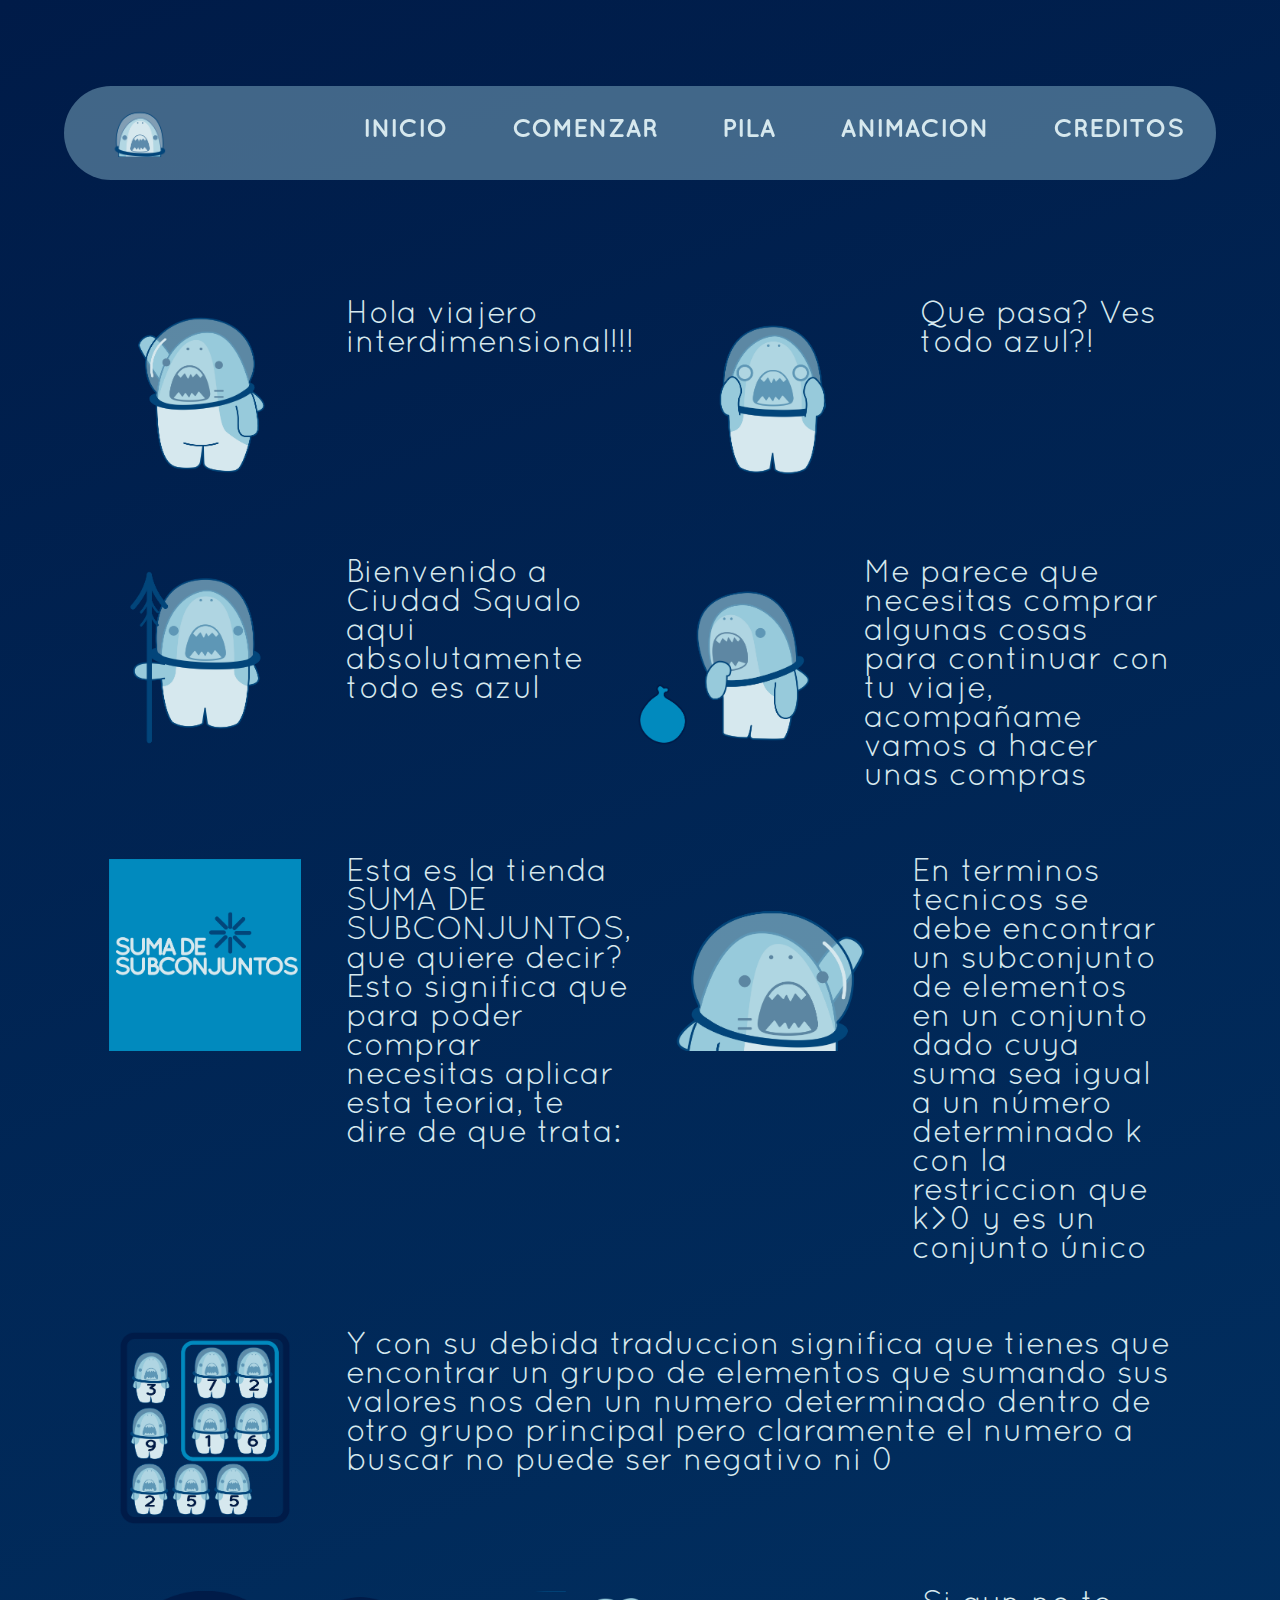
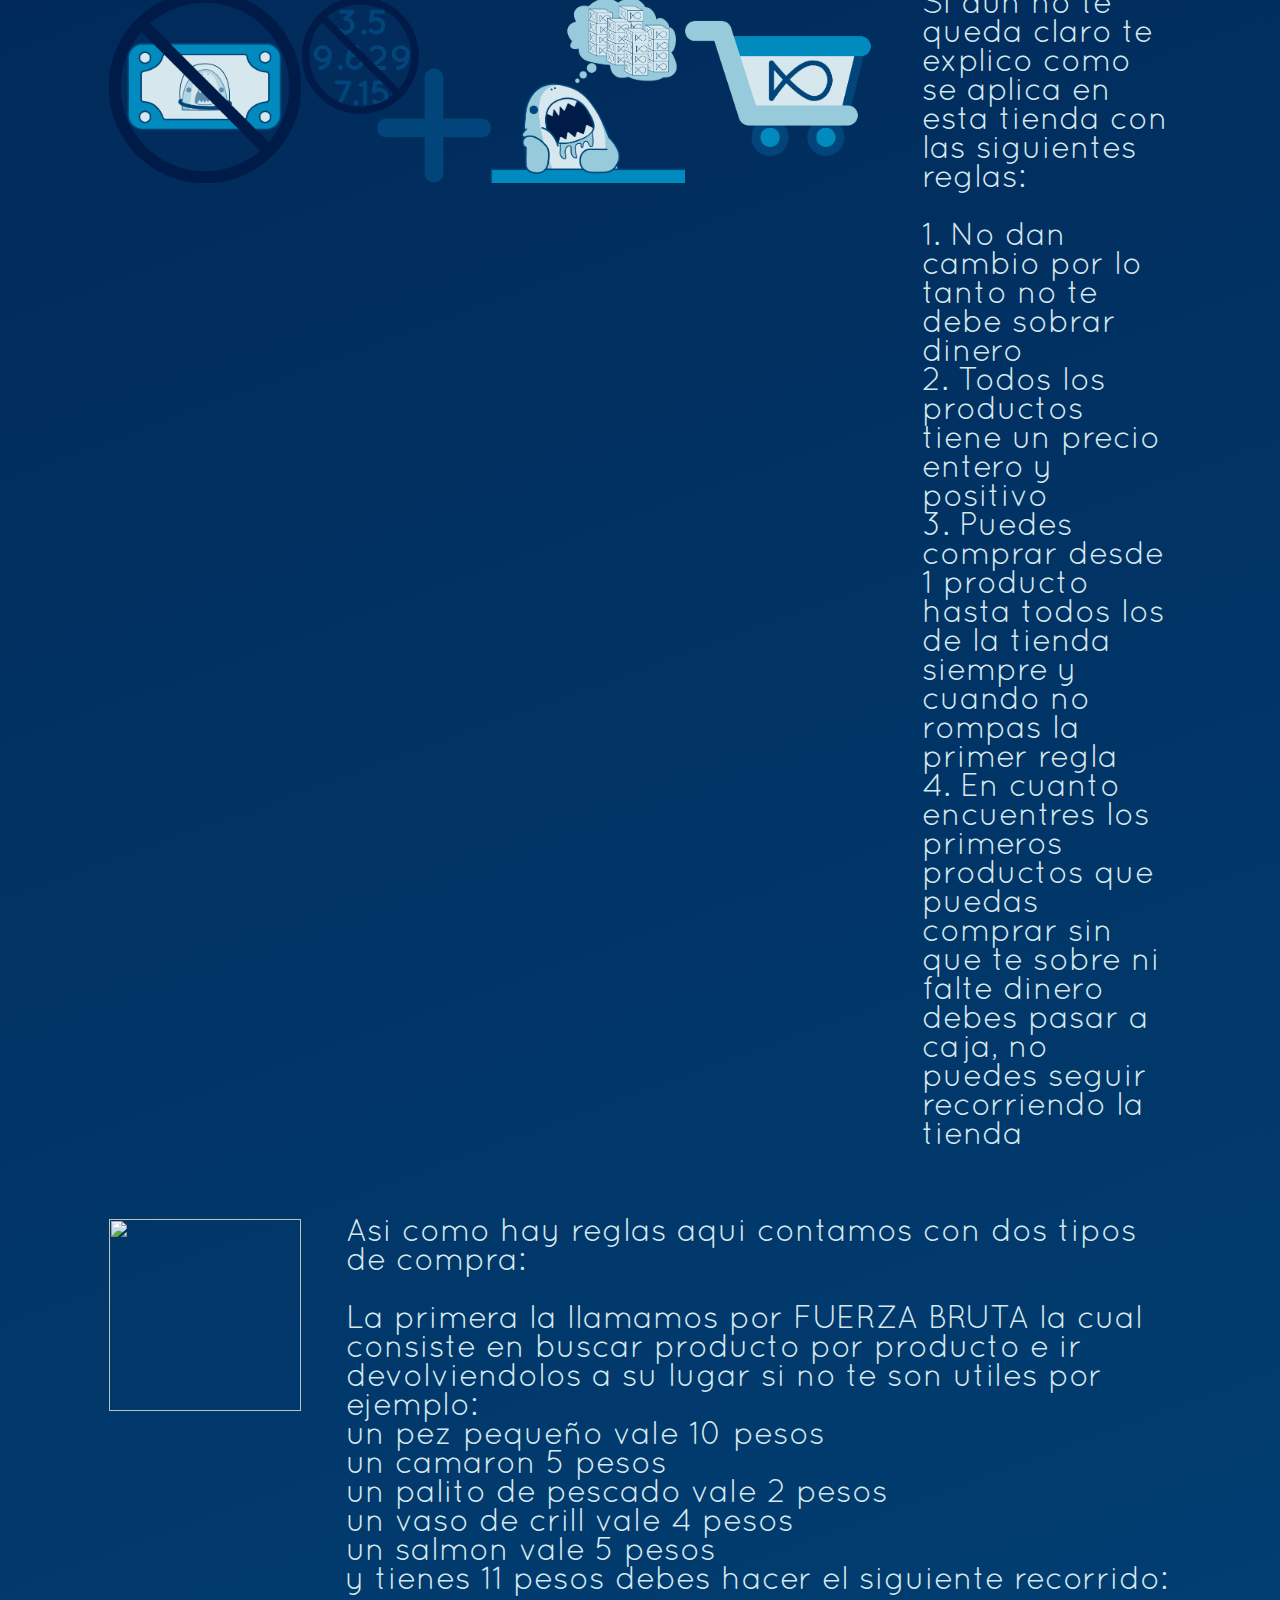
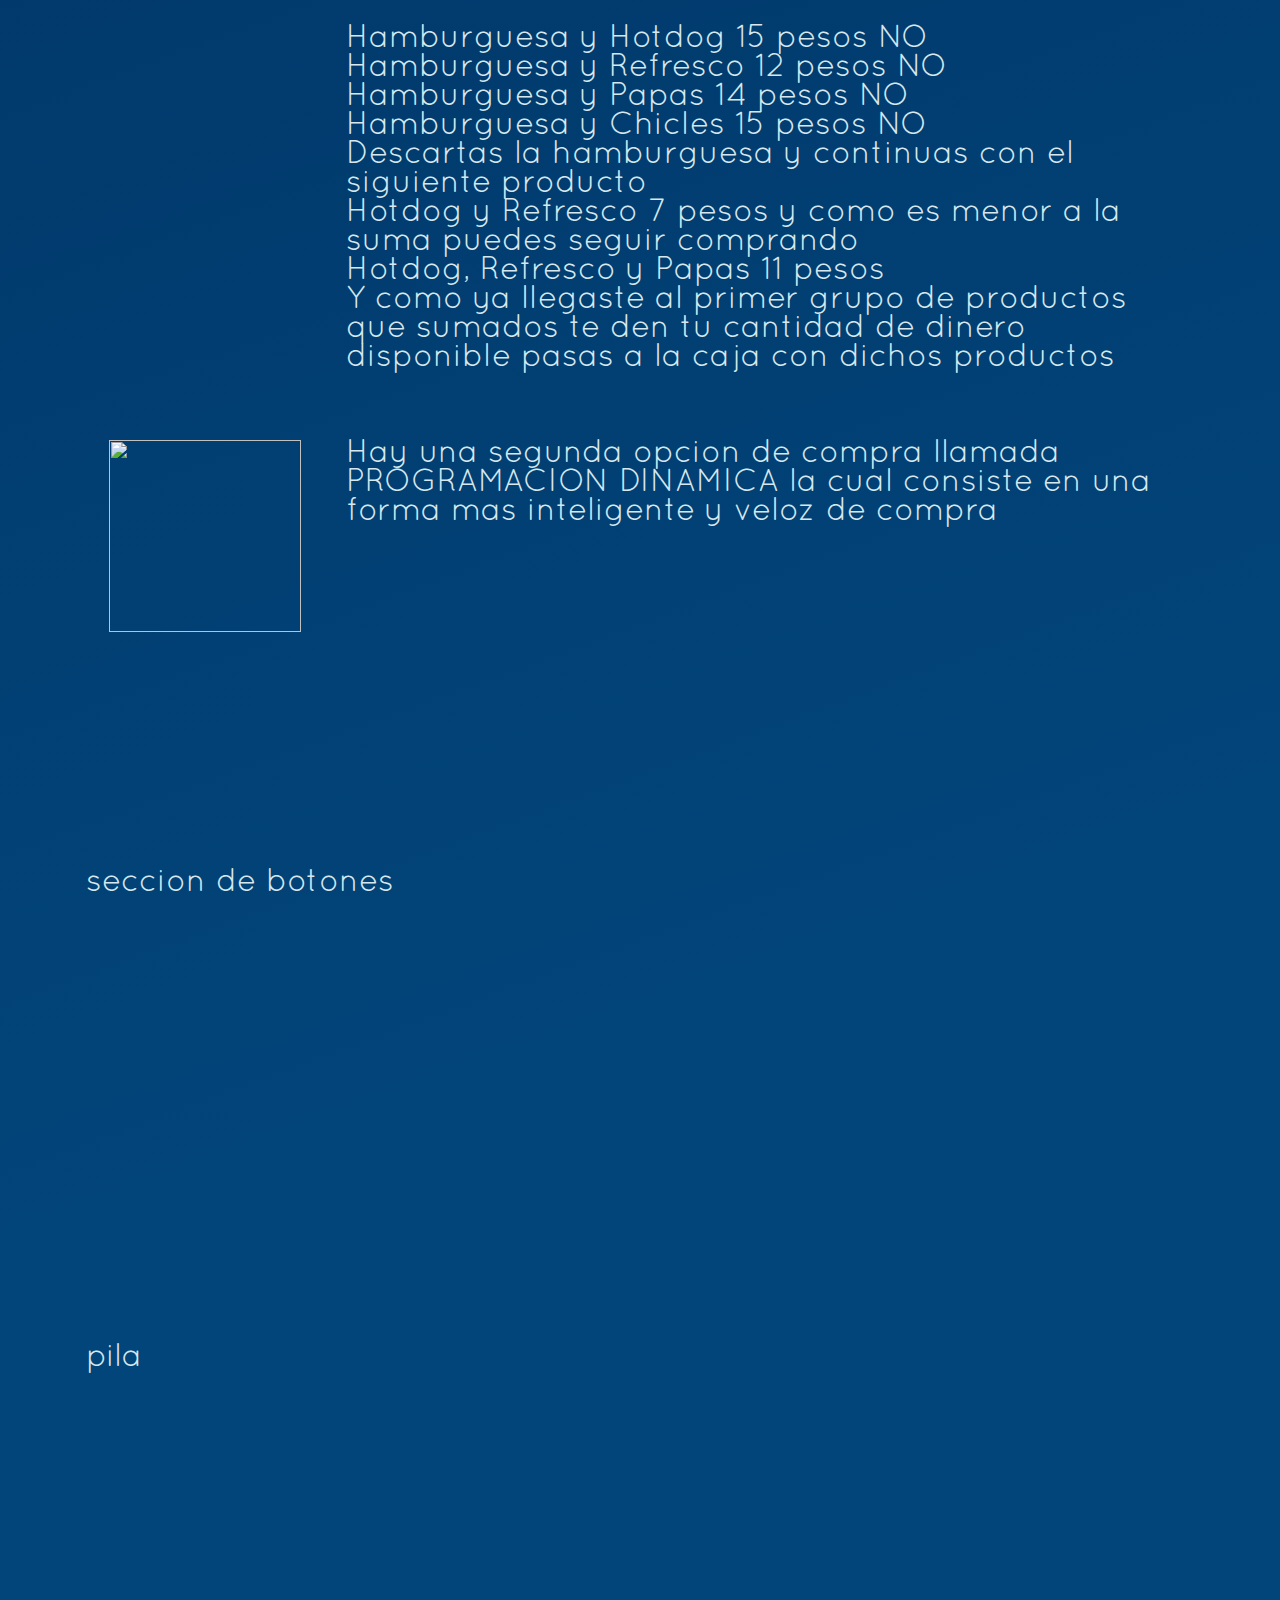
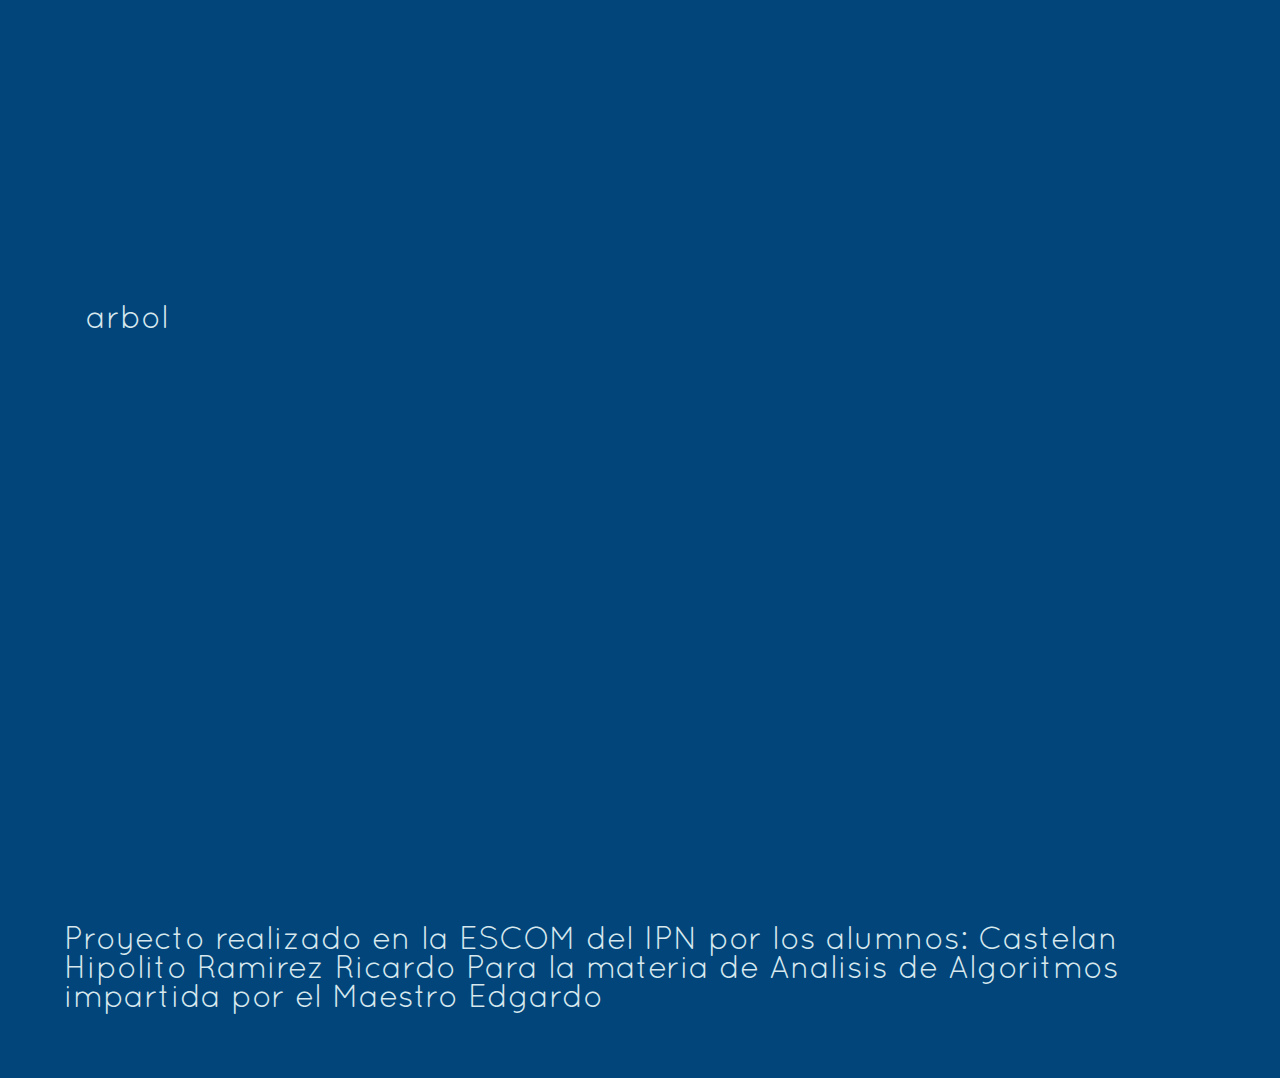
==== index.html @ cfcd10ac "Add files via upload" ====
<!DOCTYPE html>
<html lang="en">
<head>
    <meta charset="UTF-8">
    <meta http-equiv="X-UA-Compatible" content="IE=edge">
    <meta name="viewport" content="width=device-width, initial-scale=1.0">
    <link rel="stylesheet" href="./style.css">
    <link rel="stylesheet" href="./script.js">
    <title>Document</title>
</head>
<body>
    <header>
        <nav>
            <section> 
                <img src="./ALGORITMOS-13.png" alt="NADA"> 
            </section>
            <ol>
                <a href="#inicio"><button><li>INICIO</li></button></a>
                <a href="#comenzar"><button><li>COMENZAR</li></button></a>
                <a href="#pila"><button><li>PILA</li></button></a>
                <a href="#animacion"><button><li>ANIMACION</li></button></a>
                <a href="#creditos"><button><li>CREDITOS</li></button></a>
            </ol>
        </nav>
    </header>
<main>
    <section id="inicio" class="vacio">
        <section>
            <img src="./ALGORITMOS_Mesa de trabajo 1.png" alt="">
        </section>
        <section>
            Hola viajero interdimensional!!! 
        </section>
    
       <section>
            <img src="./ALGORITMOS-03.png" alt="">
        </section>
        <section>
            Que pasa? Ves todo azul?!
        </section>
   </section>

   <section>
        <section>
            <img src="./ALGORITMOS-04.png" alt="">
        </section>
        <section>
            Bienvenido a Ciudad Squalo aqui absolutamente todo es azul
        </section>
   
        <section>
            <img src="./ALGORITMOS-05.png" alt="">
        </section>
        <section>
            Me parece que necesitas comprar algunas cosas para continuar con tu viaje, acompañame vamos a hacer unas compras
        </section>
    </section>

    <section>
        <section>
            <img src="./ALGORITMOS-06.png" alt="">
        </section>
        <section>
            Esta es la tienda SUMA DE SUBCONJUNTOS, que quiere decir? Esto significa que para poder comprar necesitas aplicar esta teoria, te dire de que trata:
        </section>
    
        <section>
            <img src="./ALGORITMOS-07.png" alt="">
        </section>
        <section>
            En terminos tecnicos se debe encontrar un subconjunto de elementos en un conjunto dado cuya suma sea igual a un número determinado k con la restriccion que k>0 y es un conjunto único
        </section>
    </section>

    <section>
        <section>
            <img src="./ALGORITMOS-08.png" alt="">
        </section>
        <section>
            Y con su debida traduccion significa que tienes que encontrar un grupo de elementos que sumando sus valores nos den un numero determinado dentro de otro grupo principal pero claramente el numero a buscar no puede ser negativo ni 0
        </section>
    </section>

    <section>
        <section>
            <img src="./ALGORITMOS-09.png" alt="">
            <img src="./ALGORITMOS-10.png" alt="">
            <img src="./ALGORITMOS-11.png" alt="">
            <img src="./ALGORITMOS-12.png" alt="">
        </section>
        <section>
            Si aun no te queda claro te explico como se aplica en esta tienda con las siguientes reglas: <br> <br>

        1. No dan cambio por lo tanto no te debe sobrar dinero <br>
        2. Todos los productos tiene un precio entero y positivo <br>
        3. Puedes comprar desde 1 producto hasta todos los de la tienda siempre y cuando no rompas la primer regla <br>
        4. En cuanto encuentres los primeros productos que puedas comprar sin que te sobre ni falte dinero debes pasar a caja, no puedes seguir recorriendo la tienda
        </section>
    </section>

    <section>
        <section>
            <img src="" alt="">
        </section>
        <section>
            Asi como hay reglas aqui contamos con dos tipos de compra: <br> <br>

            La primera la llamamos por FUERZA BRUTA la cual consiste en buscar producto por producto e ir devolviendolos a su lugar si no te son utiles por ejemplo: <br> 
            un pez pequeño vale 10 pesos <br> 
            un camaron 5 pesos <br>
            un palito de pescado vale 2 pesos <br> 
            un vaso de crill vale 4 pesos <br> 
            un salmon vale 5 pesos <br> 
            y tienes 11 pesos debes hacer el siguiente recorrido: <br> <br>

            Hamburguesa y Hotdog 15 pesos NO <br>
            Hamburguesa y Refresco 12 pesos NO <br>
            Hamburguesa y Papas 14 pesos NO <br>
            Hamburguesa y Chicles 15 pesos NO <br>
            Descartas la hamburguesa y continuas con el siguiente producto <br>
            Hotdog y Refresco 7 pesos y como es menor a la suma puedes seguir comprando <br>
            Hotdog, Refresco y Papas 11 pesos <br>
            Y como ya llegaste al primer grupo de productos que sumados te den tu cantidad de dinero disponible pasas a la caja con dichos productos
        </section>
    </section>

    <section>
        <section>
            <img src="" alt="">
        </section>
        <section>
            Hay una segunda opcion de compra llamada PROGRAMACION DINAMICA la cual consiste en una forma mas inteligente y veloz de compra 

        </section>
    </section>

    <section id="comenzar" class="vacio">
        seccion de botones <br><br><br><br><br><br><br><br><br>
    </section>

    <section id="pila" class="vacio">
        pila <br><br><br><br><br><br><br><br><br><br><br><br>
    </section>

    <section id="animacion" class="vacio">
        arbol <br><br><br><br><br><br><br><br><br><br><br><br><br><br>
    </section>
</main>

    <footer id="creditos" class="vacio">
        Proyecto realizado en la ESCOM del IPN por los alumnos:
        Castelan
        Hipolito
        Ramirez
        Ricardo
        Para la materia de Analisis de Algoritmos impartida por el Maestro Edgardo
    </footer>
</body>

</html>
---- style.css ----
*{
    box-sizing: border-box;
    margin: 0;
    padding: 0;
    background-color: var(--blue1);
}

:root{
--blue-1: #001B48;
--blue-2: #02457A;
--blue-3: #018ABE;
--blue-4: #97CADB;
--blue-5: #D6E8EE;
}
@font-face {
    font-family: 'Quicksand';
    src: url(./Quicksand_Dash.otf);
    font-style: oblique;
}
@font-face {
    font-family: 'Quicksand';
    src: url(./Quicksand_Light.otf);
    font-style: normal;
    font-weight: lighter;
}
@font-face {
    font-family: 'Quicksand';
    src: url(./Quicksand_Book.otf);
    font-style: normal;
    font-weight: normal;
}
@font-face {
    font-family: 'Quicksand';
    src: url(./Quicksand_Bold.otf);
    font-style: normal;
    font-weight: bold;
}
html{
    background: -webkit-linear-gradient(290deg, var(--blue-1), var(--blue-2) 70%);
    color: var(--blue-5);
    padding: 2rem;
    scroll-behavior: smooth;
    font-size: 62.5%;
    font-family: 'Quicksand';
    font-size: 2rem;
    font-weight: normal;
}
header{
    background-color: #97cadb6d;
    position: fixed;
    width: 90%;
    border-radius: 2rem;
}
nav{
    display: flex;
    flex-direction: row;
    padding: 0.5rem;
}
nav section{
    width: 10%;
}

nav section img{
    width: 1.7rem;
    margin-left: 1rem;
}
nav ol{
    width: 90%;
    display: flex;
    flex-direction: row;
    list-style: none;
    justify-content: end;
    flex-wrap: wrap;
    gap: 1rem;
}
nav ol li{
    margin: 0rem;
    font-size: 0.8rem;
}
button{
    color: var(--blue-5);
    background-color: transparent;
    border-width: 0;
    font-family: 'Quicksand';
    font-weight: bold;
    padding: 0.5rem;
}
button:hover{
    border-radius: 2rem;
    background-color: var(--blue-5);
    color: var(--blue-1);
    transition-duration: 2s;
}
.vacio{
    padding-top: 6rem;
}
main img{
    width: 6rem;
    height: 6rem;
}
main section{
    display: flex;
    flex-flow: row;
    margin: 0.7rem;
    font-size: 1rem;
}
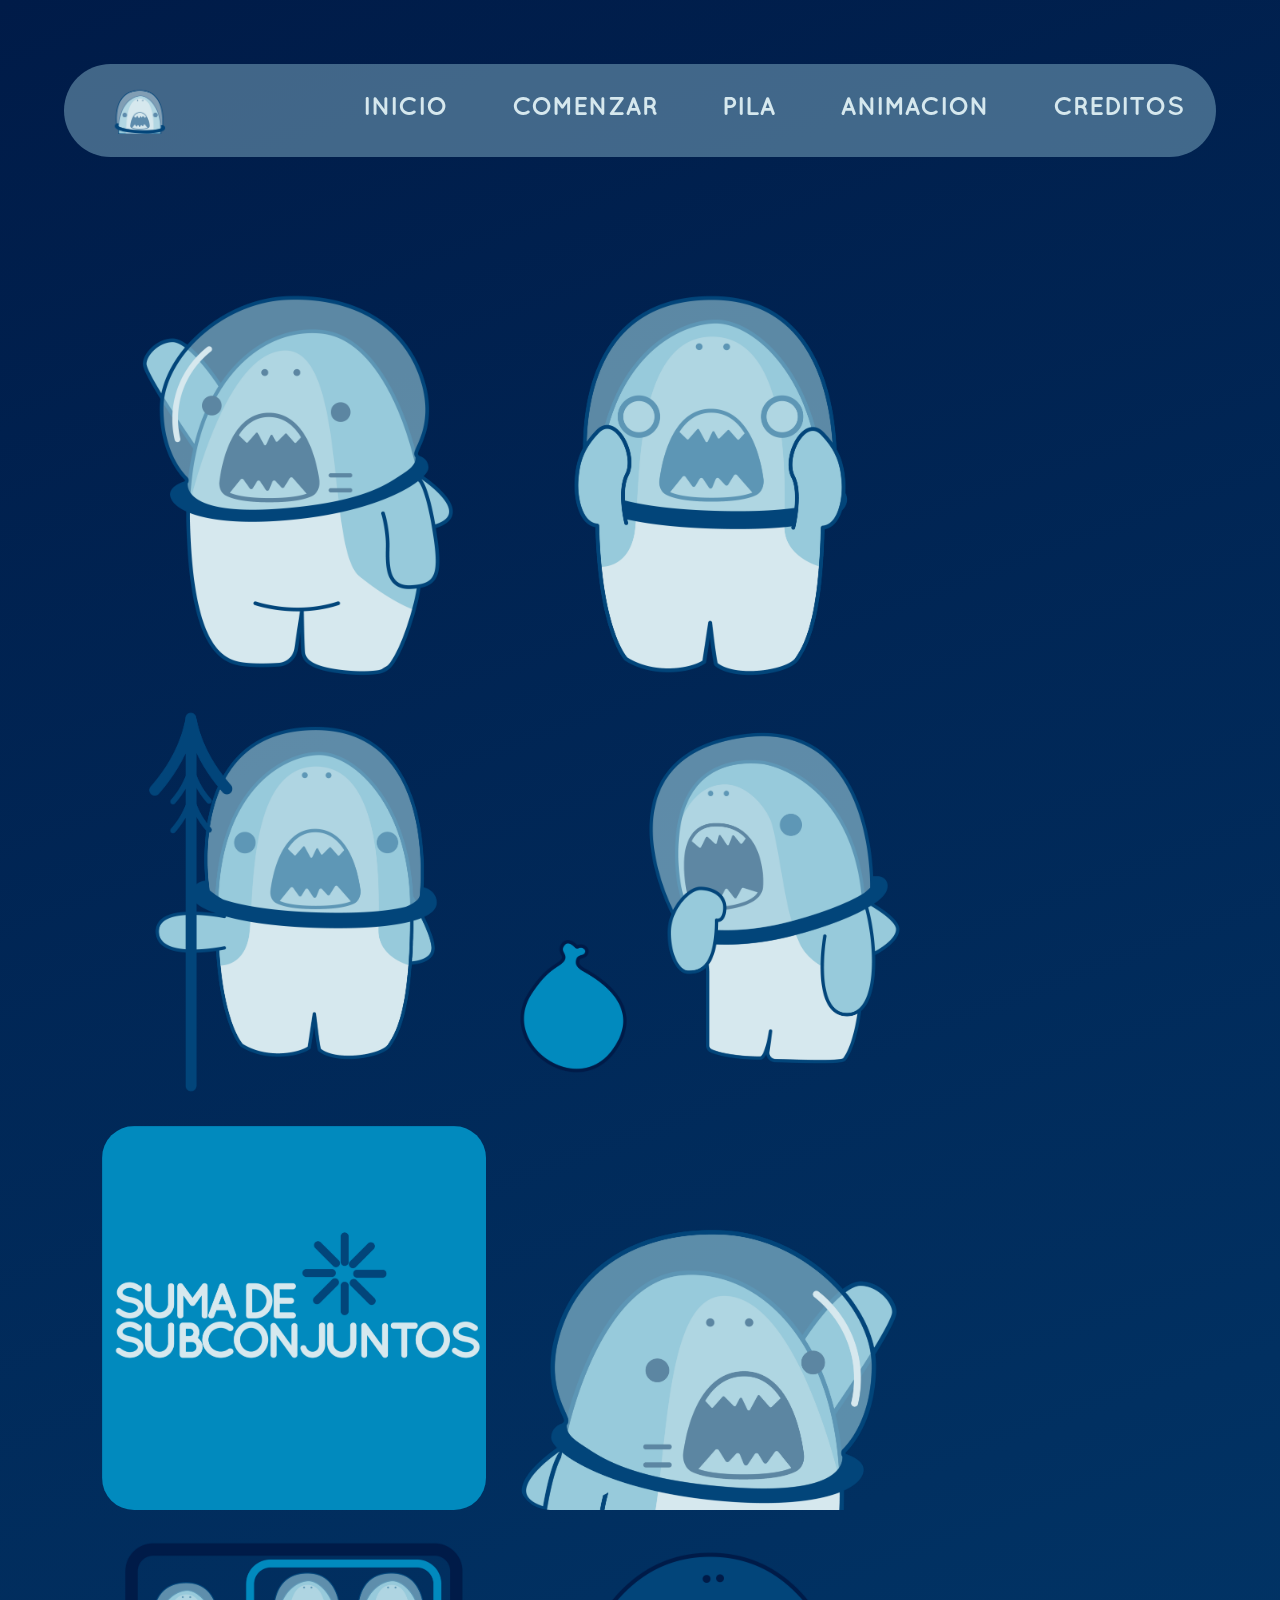
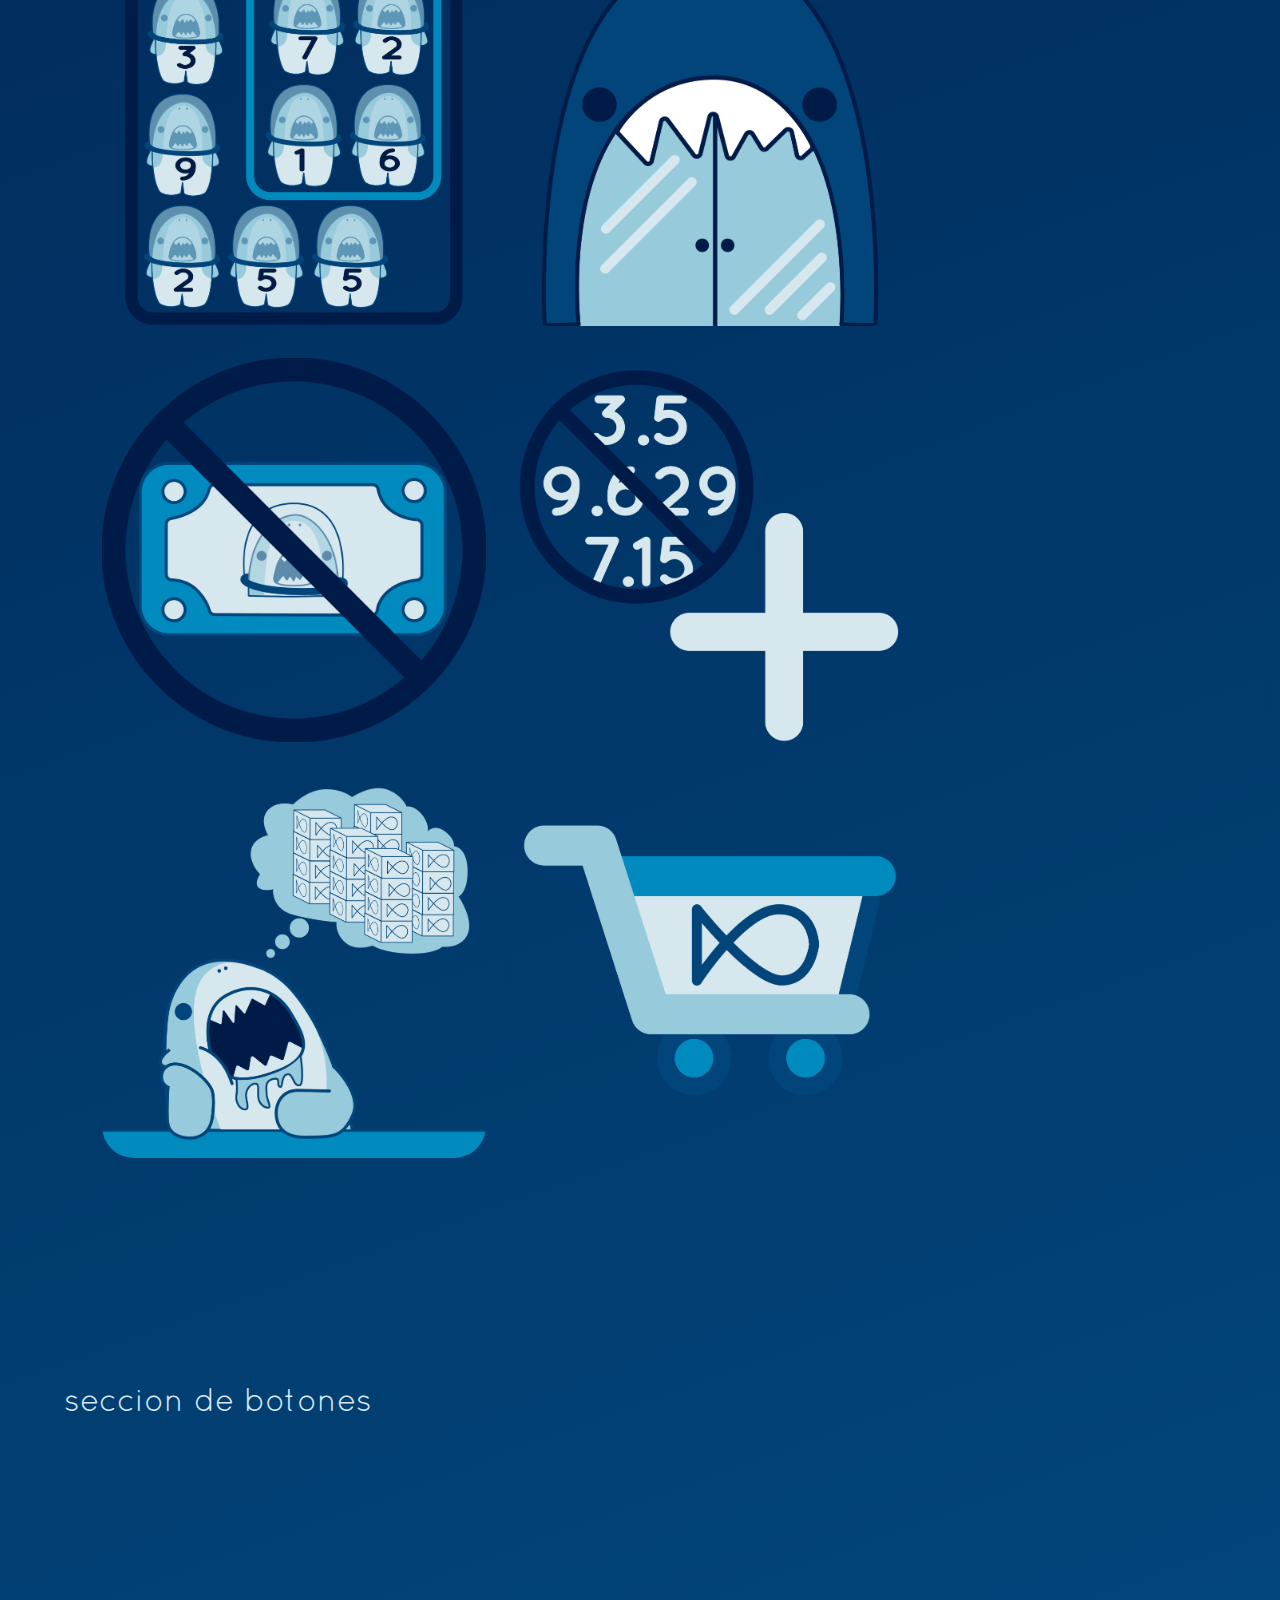
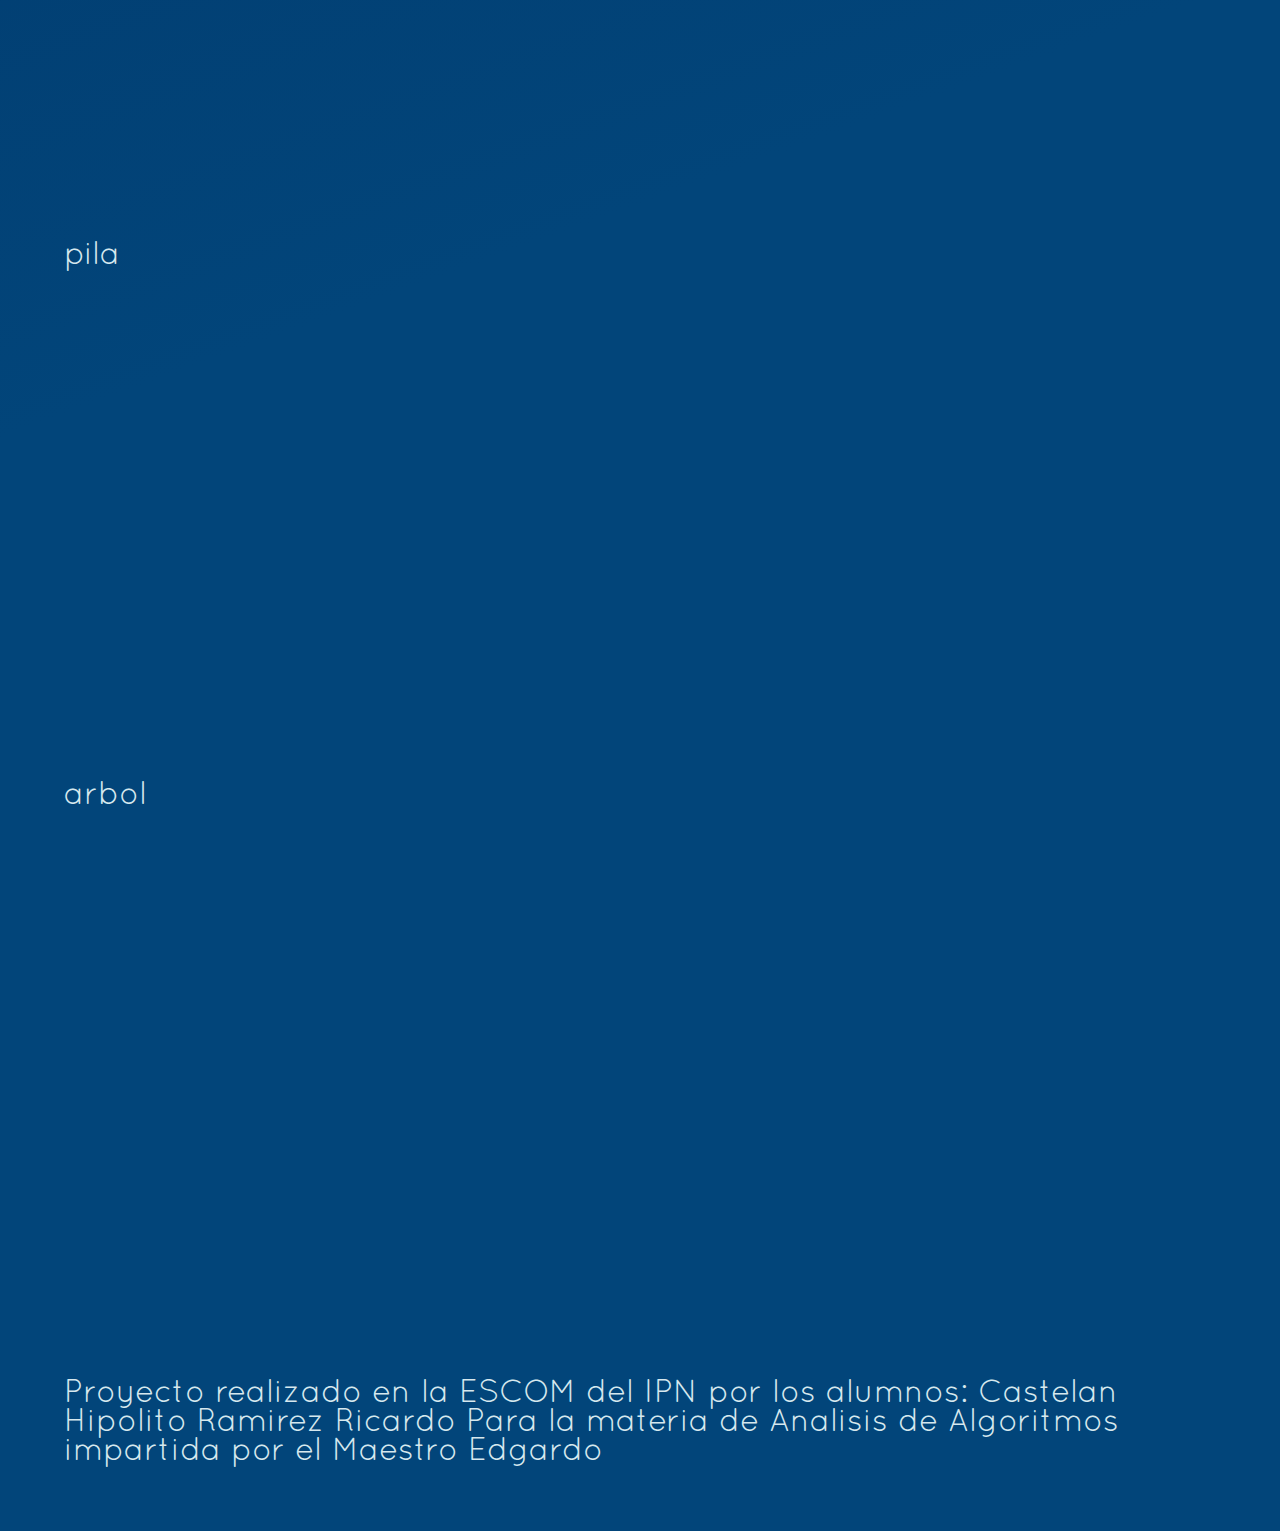
==== commit 0657ff38: "Add files via upload" ====
--- a/index.html
+++ b/index.html
@@ -23,82 +23,50 @@
             </ol>
         </nav>
     </header>
+    <section id="inicio" class="vacio">
+    </section>
 <main>
-    <section id="inicio" class="vacio">
+    <section class="historia">
         <section>
-            <img src="./ALGORITMOS_Mesa de trabajo 1.png" alt="">
+            <p class="card_content">Hola viajero interdimensional!!!</p>
         </section>
         <section>
-            Hola viajero interdimensional!!! 
-        </section>
-    
-       <section>
-            <img src="./ALGORITMOS-03.png" alt="">
+            <p class="card_content">Que pasa? Ves todo azul?!</p>
         </section>
         <section>
-            Que pasa? Ves todo azul?!
-        </section>
-   </section>
-
-   <section>
-        <section>
-            <img src="./ALGORITMOS-04.png" alt="">
+            <p class="card_content">Bienvenido a Ciudad Squalo aqui absolutamente todo es azul</p>
         </section>
         <section>
-            Bienvenido a Ciudad Squalo aqui absolutamente todo es azul
-        </section>
-   
-        <section>
-            <img src="./ALGORITMOS-05.png" alt="">
+            <p class="card_content">Me parece que necesitas comprar algunas cosas para continuar con tu viaje, acompañame vamos a hacer unas compras</p>
         </section>
         <section>
-            Me parece que necesitas comprar algunas cosas para continuar con tu viaje, acompañame vamos a hacer unas compras
+            <p class="card_content">Esta es la tienda SUMA DE SUBCONJUNTOS, que quiere decir? Esto significa que para poder comprar necesitas aplicar esta teoria, te dire de que trata:</p>
+        </section>
+        <section>
+            <p class="card_content">En terminos tecnicos se debe encontrar un subconjunto de elementos en un conjunto dado cuya suma sea igual a un número determinado k con la restriccion que k>0 y es un conjunto único</p>
+        </section>
+        <section>
+            <p class="card_content">Y con su debida traduccion significa que tienes que encontrar un grupo de elementos que sumando sus valores nos den un numero determinado dentro de otro grupo principal pero claramente el numero a buscar no puede ser negativo ni 0</p>
+        </section>
+        <section>
+            <p class="card_content">Si aun no te queda claro te explico como se aplica en esta tienda con las siguientes reglas:</p>
+        </section>
+        <section>
+            <p class="card_content">1. No dan cambio por lo tanto no te debe sobrar dinero</p>
+        </section>
+        <section>
+            <p class="card_content">2. Todos los productos tiene un precio entero y positivo</p>
+        </section>
+        <section>
+            <p class="card_content">3. Puedes comprar desde 1 producto hasta todos los de la tienda siempre y cuando no rompas la primer regla</p>
+        </section>
+        <section>
+            <p class="card_content">4. En cuanto encuentres los primeros productos que puedas comprar sin que te sobre ni falte dinero debes pasar a caja, no puedes seguir recorriendo la tienda</p>
         </section>
     </section>
 
-    <section>
-        <section>
-            <img src="./ALGORITMOS-06.png" alt="">
-        </section>
-        <section>
-            Esta es la tienda SUMA DE SUBCONJUNTOS, que quiere decir? Esto significa que para poder comprar necesitas aplicar esta teoria, te dire de que trata:
-        </section>
-    
-        <section>
-            <img src="./ALGORITMOS-07.png" alt="">
-        </section>
-        <section>
-            En terminos tecnicos se debe encontrar un subconjunto de elementos en un conjunto dado cuya suma sea igual a un número determinado k con la restriccion que k>0 y es un conjunto único
-        </section>
-    </section>
 
-    <section>
-        <section>
-            <img src="./ALGORITMOS-08.png" alt="">
-        </section>
-        <section>
-            Y con su debida traduccion significa que tienes que encontrar un grupo de elementos que sumando sus valores nos den un numero determinado dentro de otro grupo principal pero claramente el numero a buscar no puede ser negativo ni 0
-        </section>
-    </section>
-
-    <section>
-        <section>
-            <img src="./ALGORITMOS-09.png" alt="">
-            <img src="./ALGORITMOS-10.png" alt="">
-            <img src="./ALGORITMOS-11.png" alt="">
-            <img src="./ALGORITMOS-12.png" alt="">
-        </section>
-        <section>
-            Si aun no te queda claro te explico como se aplica en esta tienda con las siguientes reglas: <br> <br>
-
-        1. No dan cambio por lo tanto no te debe sobrar dinero <br>
-        2. Todos los productos tiene un precio entero y positivo <br>
-        3. Puedes comprar desde 1 producto hasta todos los de la tienda siempre y cuando no rompas la primer regla <br>
-        4. En cuanto encuentres los primeros productos que puedas comprar sin que te sobre ni falte dinero debes pasar a caja, no puedes seguir recorriendo la tienda
-        </section>
-    </section>
-
-    <section>
+    <!-- <section>
         <section>
             <img src="" alt="">
         </section>
@@ -132,7 +100,7 @@
             Hay una segunda opcion de compra llamada PROGRAMACION DINAMICA la cual consiste en una forma mas inteligente y veloz de compra 
 
         </section>
-    </section>
+    </section> -->
 
     <section id="comenzar" class="vacio">
         seccion de botones <br><br><br><br><br><br><br><br><br>
--- a/style.css
+++ b/style.css
@@ -50,6 +50,7 @@
     position: fixed;
     width: 90%;
     border-radius: 2rem;
+    
 }
 nav{
     display: flex;
@@ -93,14 +94,167 @@
 }
 .vacio{
     padding-top: 6rem;
+    width: 95%;
 }
 main img{
     width: 6rem;
     height: 6rem;
 }
-main section{
+.historia{
     display: flex;
     flex-flow: row;
+    flex-wrap: wrap;
+    width: 95%;
     margin: 0.7rem;
-    font-size: 1rem;
+}
+
+main section section{
+    display: flex;
+    flex-flow: row;
+    position: relative;
+    align-items: center;
+    border-radius: 1rem;
+    margin: 0.5rem;
+    z-index:1;
+    font-size: 0.8rem;
+    overflow:hidden;
+}
+
+.historia section:nth-child(1){
+    background: url(./ALGORITMOS_Mesa\ de\ trabajo\ 1.png)
+    center no-repeat;
+    width: 12rem;
+    height: 12rem;
+    background-size:cover;
+}
+.historia section:nth-child(2){
+    background: url(./ALGORITMOS-03.png)
+    center no-repeat;
+    width: 12rem;
+    height: 12rem;
+    background-size:cover;
+}
+.historia section:nth-child(3){
+    background: url(./ALGORITMOS-04.png)
+    center no-repeat;
+    width: 12rem;
+    height: 12rem;
+    background-size:cover;
+}
+.historia section:nth-child(4){
+    background: url(./ALGORITMOS-05.png)
+    center no-repeat;
+    width: 12rem;
+    height: 12rem;
+    background-size:cover;
+}
+.historia section:nth-child(5){
+    background: url(./ALGORITMOS-06.png)
+    center no-repeat;
+    width: 12rem;
+    height: 12rem;
+    background-size:cover;
+}
+.historia section:nth-child(6){
+    background: url(./ALGORITMOS-07.png)
+    center no-repeat;
+    width: 12rem;
+    height: 12rem;
+    background-size:cover;
+}
+.historia section:nth-child(7){
+    background: url(./ALGORITMOS-08.png)
+    center no-repeat;
+    width: 12rem;
+    height: 12rem;
+    background-size:cover;
+}
+.historia section:nth-child(8){
+    background: url(./ALGORITMOS-02.png)
+    center no-repeat;
+    width: 12rem;
+    height: 12rem;
+    background-size:cover;
+}
+.historia section:nth-child(9){
+    background: url(./ALGORITMOS-09.png)
+    center no-repeat;
+    width: 12rem;
+    height: 12rem;
+    background-size:cover;
+}
+.historia section:nth-child(10){
+    background: url(./ALGORITMOS-10.png)
+    center no-repeat;
+    width: 12rem;
+    height: 12rem;
+    background-size:cover;
+}
+.historia section:nth-child(11){
+    background: url(./ALGORITMOS-11.png)
+    center no-repeat;
+    width: 12rem;
+    height: 12rem;
+    background-size:cover;
+}
+.historia section:nth-child(12){
+    background: url(./ALGORITMOS-12.png)
+    center no-repeat;
+    width: 12rem;
+    height: 12rem;
+    background-size:cover;
+}
+.historia section:nth-child(13){
+    background: url(./ALGORITMOS-13.png)
+    center no-repeat;
+    width: 12rem;
+    height: 12rem;
+    background-size:cover;
+}
+main section section::before,
+main section section::after{
+    content:'';
+    position: absolute;
+    left: 0;
+    width: 100%;
+    height: calc(69.5%);
+    background-color: var(--blue-5);
+    transition: transform .5s .25s
+    ease-in;
+    z-index: -1;
+}
+
+main section section::before{
+    top:0;
+    clip-path:polygon(
+    0 0, 100% 0, 100% 45%, 0% 100%);
+    transform:translateY(-100%);
+}
+
+main section section::after{
+    bottom:0;
+    clip-path:polygon(
+    0 55%, 100% 0, 100% 100%, 0% 100%);
+    transform:translateY(100%);
+}
+
+
+
+.card_content{
+    height: 10rem;
+    width: 10rem;
+    font-weight: bold;
+    color: var(--blue-1);
+    margin: 1rem;
+    text-align: center;
+    opacity:0;
+    transition:opacity .25s;
+}
+main section section:hover::before,
+main section section:hover::after{
+    transform:translateY(0);
+}
+main section section:hover     .card_content{
+    opacity:1;
+    transition-delay:.75s;
 }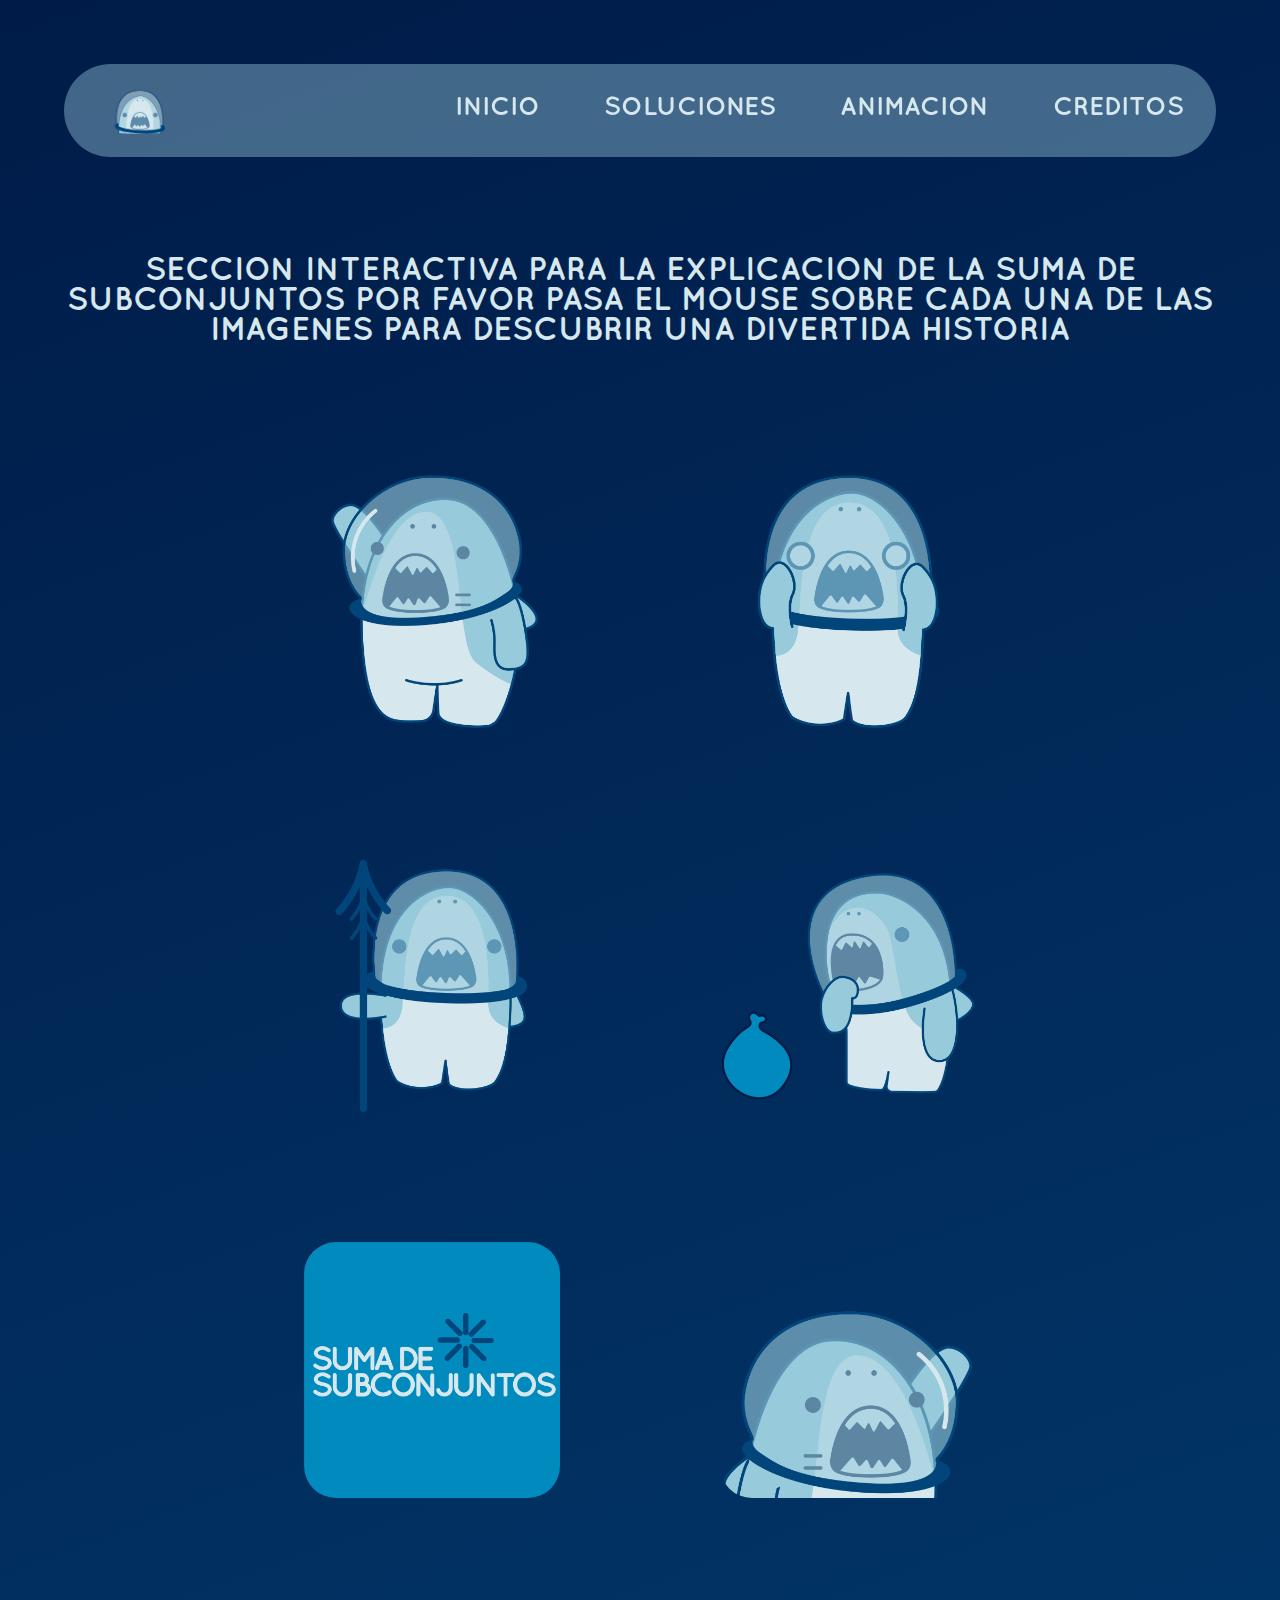
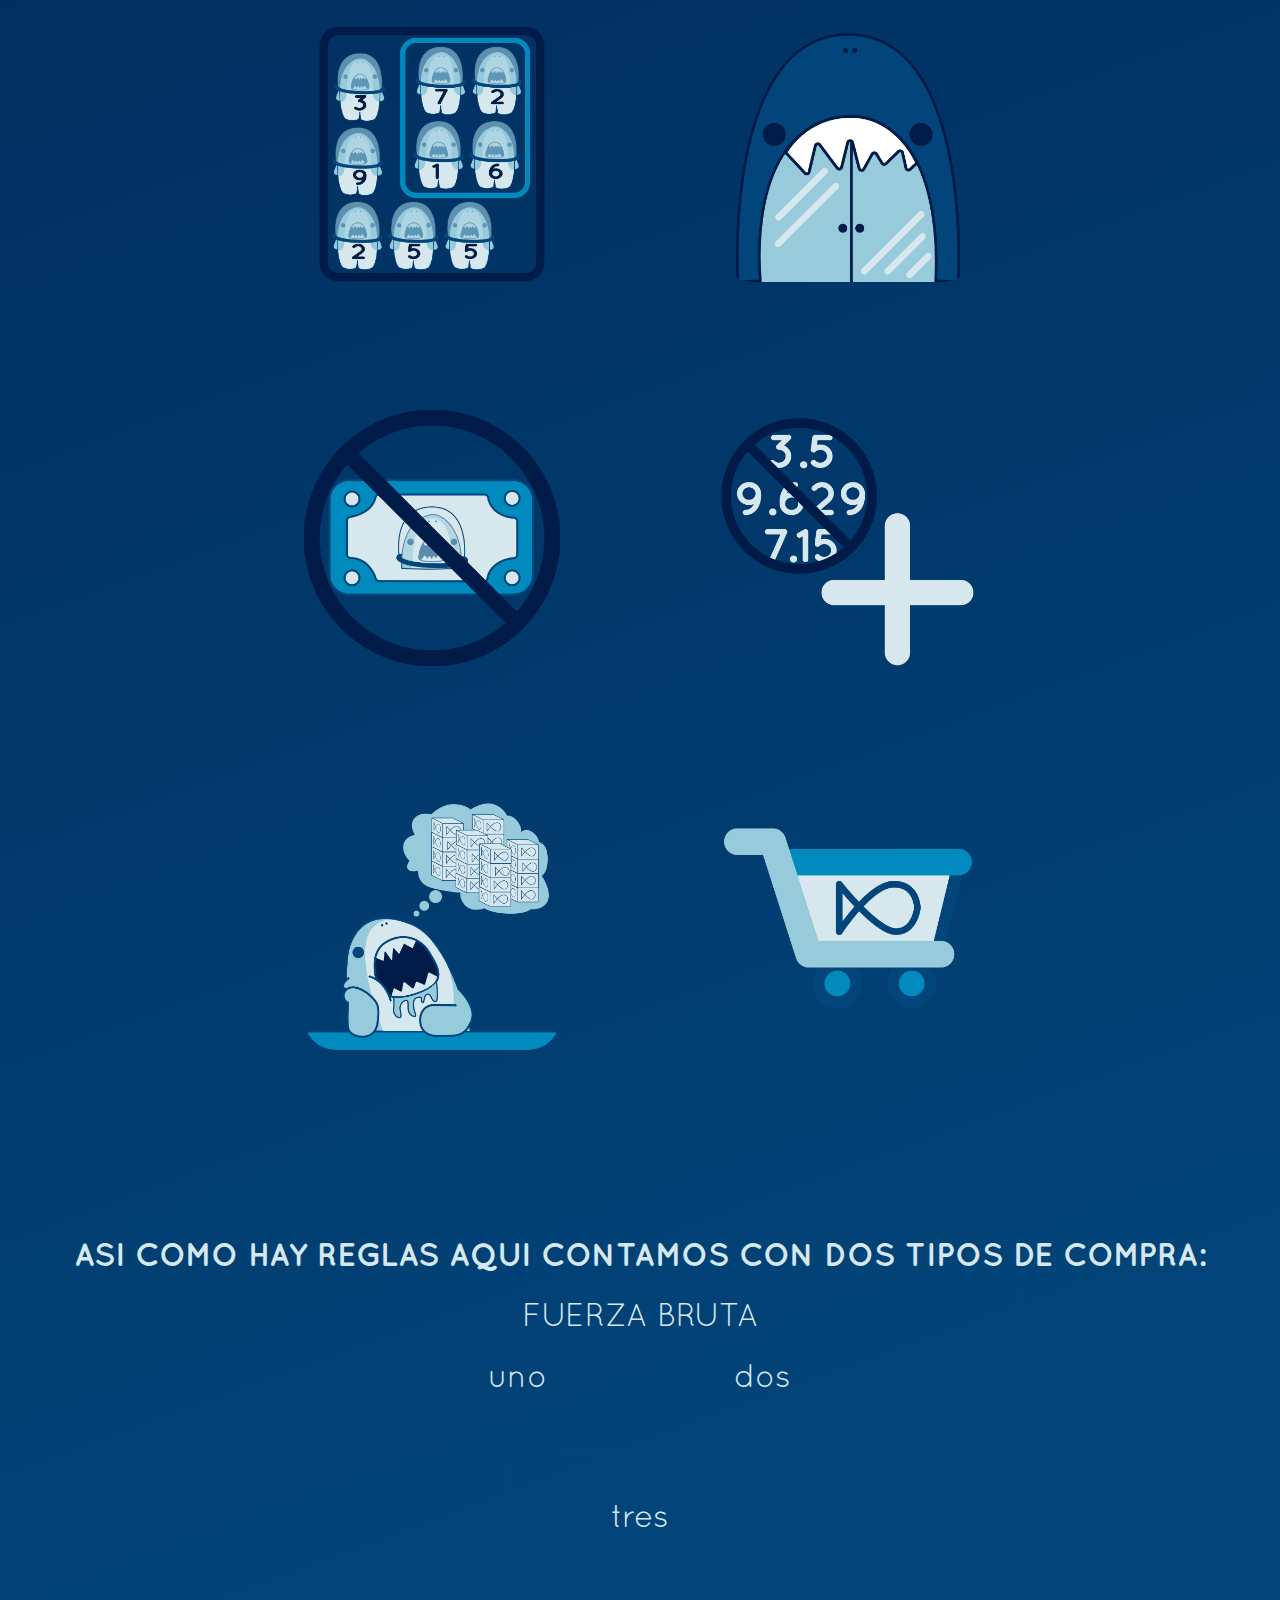
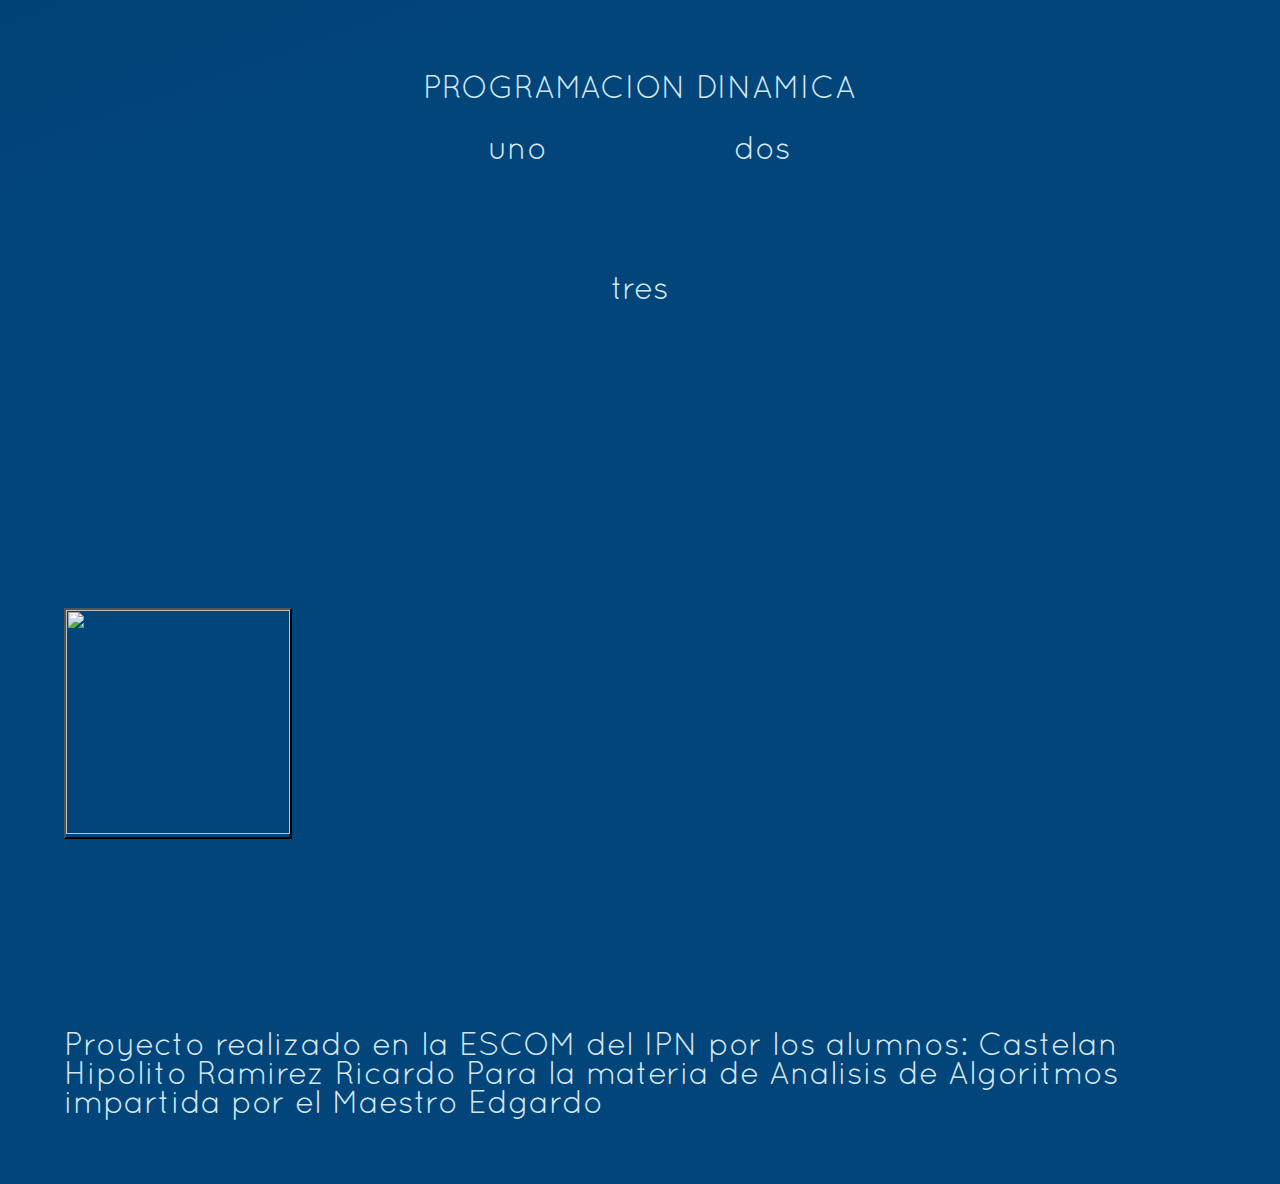
==== commit 5e54f11c: "Add files via upload" ====
--- a/index.html
+++ b/index.html
@@ -5,8 +5,7 @@
     <meta http-equiv="X-UA-Compatible" content="IE=edge">
     <meta name="viewport" content="width=device-width, initial-scale=1.0">
     <link rel="stylesheet" href="./style.css">
-    <link rel="stylesheet" href="./script.js">
-    <title>Document</title>
+    <title>SumaSubconjuntosESCOM</title>
 </head>
 <body>
     <header>
@@ -16,8 +15,7 @@
             </section>
             <ol>
                 <a href="#inicio"><button><li>INICIO</li></button></a>
-                <a href="#comenzar"><button><li>COMENZAR</li></button></a>
-                <a href="#pila"><button><li>PILA</li></button></a>
+                <a href="#soluciones"><button><li>SOLUCIONES</li></button></a>
                 <a href="#animacion"><button><li>ANIMACION</li></button></a>
                 <a href="#creditos"><button><li>CREDITOS</li></button></a>
             </ol>
@@ -27,8 +25,9 @@
     </section>
 <main>
     <section class="historia">
+        <p>SECCION INTERACTIVA PARA LA EXPLICACION DE LA SUMA DE SUBCONJUNTOS POR FAVOR PASA EL MOUSE SOBRE CADA UNA DE LAS IMAGENES PARA DESCUBRIR UNA DIVERTIDA HISTORIA</p>
         <section>
-            <p class="card_content">Hola viajero interdimensional!!!</p>
+            <p class="card_content">Hola viajero intergalactico!!!</p>
         </section>
         <section>
             <p class="card_content">Que pasa? Ves todo azul?!</p>
@@ -65,54 +64,42 @@
         </section>
     </section>
 
-
-    <!-- <section>
-        <section>
-            <img src="" alt="">
+    <div id="soluciones" class="vacio">
+        <p>ASI COMO HAY REGLAS AQUI CONTAMOS CON DOS TIPOS DE COMPRA:</p>
+        <section class="solu">
+            <section class="explicacion">
+                <section>FUERZA BRUTA</section>
+                <section>
+                    <section>
+                        uno
+                    </section>
+                    <section>
+                        dos
+                    </section>
+                    <section>
+                        tres
+                    </section>
+                </section>
+            </section>
+            <section class="explicacion">
+                <section>PROGRAMACION DINAMICA</section>
+                <section>
+                    <section>
+                        uno
+                    </section>
+                    <section>
+                        dos
+                    </section>
+                    <section>
+                        tres
+                    </section>
+                </section>
+            </section>
         </section>
-        <section>
-            Asi como hay reglas aqui contamos con dos tipos de compra: <br> <br>
-
-            La primera la llamamos por FUERZA BRUTA la cual consiste en buscar producto por producto e ir devolviendolos a su lugar si no te son utiles por ejemplo: <br> 
-            un pez pequeño vale 10 pesos <br> 
-            un camaron 5 pesos <br>
-            un palito de pescado vale 2 pesos <br> 
-            un vaso de crill vale 4 pesos <br> 
-            un salmon vale 5 pesos <br> 
-            y tienes 11 pesos debes hacer el siguiente recorrido: <br> <br>
-
-            Hamburguesa y Hotdog 15 pesos NO <br>
-            Hamburguesa y Refresco 12 pesos NO <br>
-            Hamburguesa y Papas 14 pesos NO <br>
-            Hamburguesa y Chicles 15 pesos NO <br>
-            Descartas la hamburguesa y continuas con el siguiente producto <br>
-            Hotdog y Refresco 7 pesos y como es menor a la suma puedes seguir comprando <br>
-            Hotdog, Refresco y Papas 11 pesos <br>
-            Y como ya llegaste al primer grupo de productos que sumados te den tu cantidad de dinero disponible pasas a la caja con dichos productos
-        </section>
-    </section>
-
-    <section>
-        <section>
-            <img src="" alt="">
-        </section>
-        <section>
-            Hay una segunda opcion de compra llamada PROGRAMACION DINAMICA la cual consiste en una forma mas inteligente y veloz de compra 
-
-        </section>
-    </section> -->
-
-    <section id="comenzar" class="vacio">
-        seccion de botones <br><br><br><br><br><br><br><br><br>
-    </section>
-
-    <section id="pila" class="vacio">
-        pila <br><br><br><br><br><br><br><br><br><br><br><br>
-    </section>
-
-    <section id="animacion" class="vacio">
-        arbol <br><br><br><br><br><br><br><br><br><br><br><br><br><br>
-    </section>
+    </div>
+    <div id="animacion" class="vacio">
+        <a href="./animacion.html"><button class="boton"><img src="https://previews.123rf.com/images/jemastock/jemastock1801/jemastock180111125/94488145-dibujos-animados-como-cohete-nave-espacial-s%C3%ADmbolo-dise%C3%B1o-gr%C3%A1fico.jpg" alt=""></button></a>
+    </div>
 </main>
 
     <footer id="creditos" class="vacio">
@@ -125,4 +112,25 @@
     </footer>
 </body>
 
-</html>+</html>
+
+
+
+  <!-- La primera la llamamos por FUERZA BRUTA la cual consiste en buscar producto por producto e ir devolviendolos a su lugar si no te son utiles por ejemplo: <br> 
+                un pez pequeño vale 10 pesos <br> 
+                un camaron 5 pesos <br>
+                un palito de pescado vale 2 pesos <br> 
+                un vaso de crill vale 4 pesos <br> 
+                un salmon vale 5 pesos <br> 
+                y tienes 11 pesos debes hacer el siguiente recorrido: <br> <br>
+    
+                Hamburguesa y Hotdog 15 pesos NO <br>
+                Hamburguesa y Refresco 12 pesos NO <br>
+                Hamburguesa y Papas 14 pesos NO <br>
+                Hamburguesa y Chicles 15 pesos NO <br>
+                Descartas la hamburguesa y continuas con el siguiente producto <br>
+                Hotdog y Refresco 7 pesos y como es menor a la suma puedes seguir comprando <br>
+                Hotdog, Refresco y Papas 11 pesos <br>
+                Y como ya llegaste al primer grupo de productos que sumados te den tu cantidad de dinero disponible pasas a la caja con dichos productos
+          
+                Hay una segunda opcion de compra llamada PROGRAMACION DINAMICA la cual consiste en una forma mas inteligente y veloz de compra  -->
--- a/style.css
+++ b/style.css
@@ -50,6 +50,7 @@
     position: fixed;
     width: 90%;
     border-radius: 2rem;
+    z-index: 1000;
     
 }
 nav{
@@ -78,7 +79,7 @@
     margin: 0rem;
     font-size: 0.8rem;
 }
-button{
+header button{
     color: var(--blue-5);
     background-color: transparent;
     border-width: 0;
@@ -86,7 +87,7 @@
     font-weight: bold;
     padding: 0.5rem;
 }
-button:hover{
+header button:hover{
     border-radius: 2rem;
     background-color: var(--blue-5);
     color: var(--blue-1);
@@ -94,125 +95,125 @@
 }
 .vacio{
     padding-top: 6rem;
-    width: 95%;
-}
-main img{
-    width: 6rem;
-    height: 6rem;
 }
 .historia{
     display: flex;
     flex-flow: row;
     flex-wrap: wrap;
-    width: 95%;
-    margin: 0.7rem;
-}
-
-main section section{
+    justify-content: center;
+    text-align: center;
+    font-size: 1rem;
+    font-weight: bold;
+
+}
+
+.historia section{
     display: flex;
     flex-flow: row;
     position: relative;
     align-items: center;
     border-radius: 1rem;
-    margin: 0.5rem;
+    margin-top: 4rem;
+    margin-left: 2.5rem;
+    margin-right: 2.5rem;
     z-index:1;
     font-size: 0.8rem;
     overflow:hidden;
 }
 
-.historia section:nth-child(1){
+.historia section:nth-child(2){
     background: url(./ALGORITMOS_Mesa\ de\ trabajo\ 1.png)
     center no-repeat;
-    width: 12rem;
-    height: 12rem;
-    background-size:cover;
-}
-.historia section:nth-child(2){
+    width: 8rem;
+    height: 8rem;
+    background-size:cover;
+}
+.historia section:nth-child(3){
     background: url(./ALGORITMOS-03.png)
     center no-repeat;
-    width: 12rem;
-    height: 12rem;
-    background-size:cover;
-}
-.historia section:nth-child(3){
+    width: 8rem;
+    height: 8rem;
+    background-size:cover;
+}
+.historia section:nth-child(4){
     background: url(./ALGORITMOS-04.png)
     center no-repeat;
-    width: 12rem;
-    height: 12rem;
-    background-size:cover;
-}
-.historia section:nth-child(4){
+    width: 8rem;
+    height: 8rem;
+    background-size:cover;
+}
+.historia section:nth-child(5){
     background: url(./ALGORITMOS-05.png)
     center no-repeat;
-    width: 12rem;
-    height: 12rem;
-    background-size:cover;
-}
-.historia section:nth-child(5){
+    font-size: 0.7rem;
+    width: 8rem;
+    height: 8rem;
+    background-size:cover;
+}
+.historia section:nth-child(6){
     background: url(./ALGORITMOS-06.png)
     center no-repeat;
-    width: 12rem;
-    height: 12rem;
-    background-size:cover;
-}
-.historia section:nth-child(6){
+    font-size: 0.65rem;
+    width: 8rem;
+    height: 8rem;
+    background-size:cover;
+}
+.historia section:nth-child(7){
     background: url(./ALGORITMOS-07.png)
     center no-repeat;
-    width: 12rem;
-    height: 12rem;
-    background-size:cover;
-}
-.historia section:nth-child(7){
+    font-size: 0.55rem;
+    width: 8rem;
+    height: 8rem;
+    background-size:cover;
+}
+.historia section:nth-child(8){
     background: url(./ALGORITMOS-08.png)
     center no-repeat;
-    width: 12rem;
-    height: 12rem;
-    background-size:cover;
-}
-.historia section:nth-child(8){
+    font-size:0.53rem;
+    width: 8rem;
+    height: 8rem;
+    background-size:cover;
+}
+.historia section:nth-child(9){
     background: url(./ALGORITMOS-02.png)
     center no-repeat;
-    width: 12rem;
-    height: 12rem;
-    background-size:cover;
-}
-.historia section:nth-child(9){
+    width: 8rem;
+    height: 8rem;
+    background-size:cover;
+}
+.historia section:nth-child(10){
     background: url(./ALGORITMOS-09.png)
     center no-repeat;
-    width: 12rem;
-    height: 12rem;
-    background-size:cover;
-}
-.historia section:nth-child(10){
+    width: 8rem;
+    height: 8rem;
+    background-size:cover;
+}
+.historia section:nth-child(11){
     background: url(./ALGORITMOS-10.png)
     center no-repeat;
-    width: 12rem;
-    height: 12rem;
-    background-size:cover;
-}
-.historia section:nth-child(11){
+    width: 8rem;
+    height: 8rem;
+    background-size:cover;
+}
+.historia section:nth-child(12){
     background: url(./ALGORITMOS-11.png)
     center no-repeat;
-    width: 12rem;
-    height: 12rem;
-    background-size:cover;
-}
-.historia section:nth-child(12){
+    font-size: 0.75rem;
+    width: 8rem;
+    height: 8rem;
+    background-size:cover;
+}
+.historia section:nth-child(13){
     background: url(./ALGORITMOS-12.png)
     center no-repeat;
-    width: 12rem;
-    height: 12rem;
-    background-size:cover;
-}
-.historia section:nth-child(13){
-    background: url(./ALGORITMOS-13.png)
-    center no-repeat;
-    width: 12rem;
-    height: 12rem;
-    background-size:cover;
-}
-main section section::before,
-main section section::after{
+    font-size: 0.64rem;
+    width: 8rem;
+    height: 8rem;
+    background-size:cover;
+}
+
+.historia section::before,
+.historia section::after{
     content:'';
     position: absolute;
     left: 0;
@@ -224,14 +225,14 @@
     z-index: -1;
 }
 
-main section section::before{
+.historia section::before{
     top:0;
     clip-path:polygon(
     0 0, 100% 0, 100% 45%, 0% 100%);
     transform:translateY(-100%);
 }
 
-main section section::after{
+.historia section::after{
     bottom:0;
     clip-path:polygon(
     0 55%, 100% 0, 100% 100%, 0% 100%);
@@ -241,20 +242,65 @@
 
 
 .card_content{
-    height: 10rem;
-    width: 10rem;
+    height:7rem;
+    width: 7rem;
     font-weight: bold;
     color: var(--blue-1);
-    margin: 1rem;
+    margin-top: 0.5rem;
+    margin-left: 0.5rem;
+    margin-right: 0.5rem;
     text-align: center;
     opacity:0;
     transition:opacity .25s;
 }
-main section section:hover::before,
-main section section:hover::after{
+
+.historia section:hover::before,
+.historia section:hover::after{
     transform:translateY(0);
 }
-main section section:hover     .card_content{
+.historia section:hover     .card_content{
     opacity:1;
     transition-delay:.75s;
+}
+
+.historia section:hover{
+    cursor: pointer;
+}
+.boton img{
+    width: 7rem;
+    height: 7rem;
+}
+.boton:hover{
+    transform: translateY(-2rem);
+    transition-duration: 2s;
+}
+.solu{
+    display: flex;
+    flex-direction: row;
+    flex-wrap: wrap;
+    justify-content: center;
+}
+.explicacion{
+    display: flex;
+    flex-direction: column;
+    flex-wrap: wrap;
+    width: 45%;
+    margin: 1rem;
+    justify-content: center;
+}
+.explicacion section{
+    display: flex;
+    flex-direction: row;
+    flex-wrap: wrap;
+    justify-content: center;
+}
+.explicacion section section{
+    width: 35%;
+    margin: 1rem;
+}
+.vacio p{
+    justify-content: center;
+    text-align: center;
+    font-size: 1rem;
+    font-weight: bold;
 }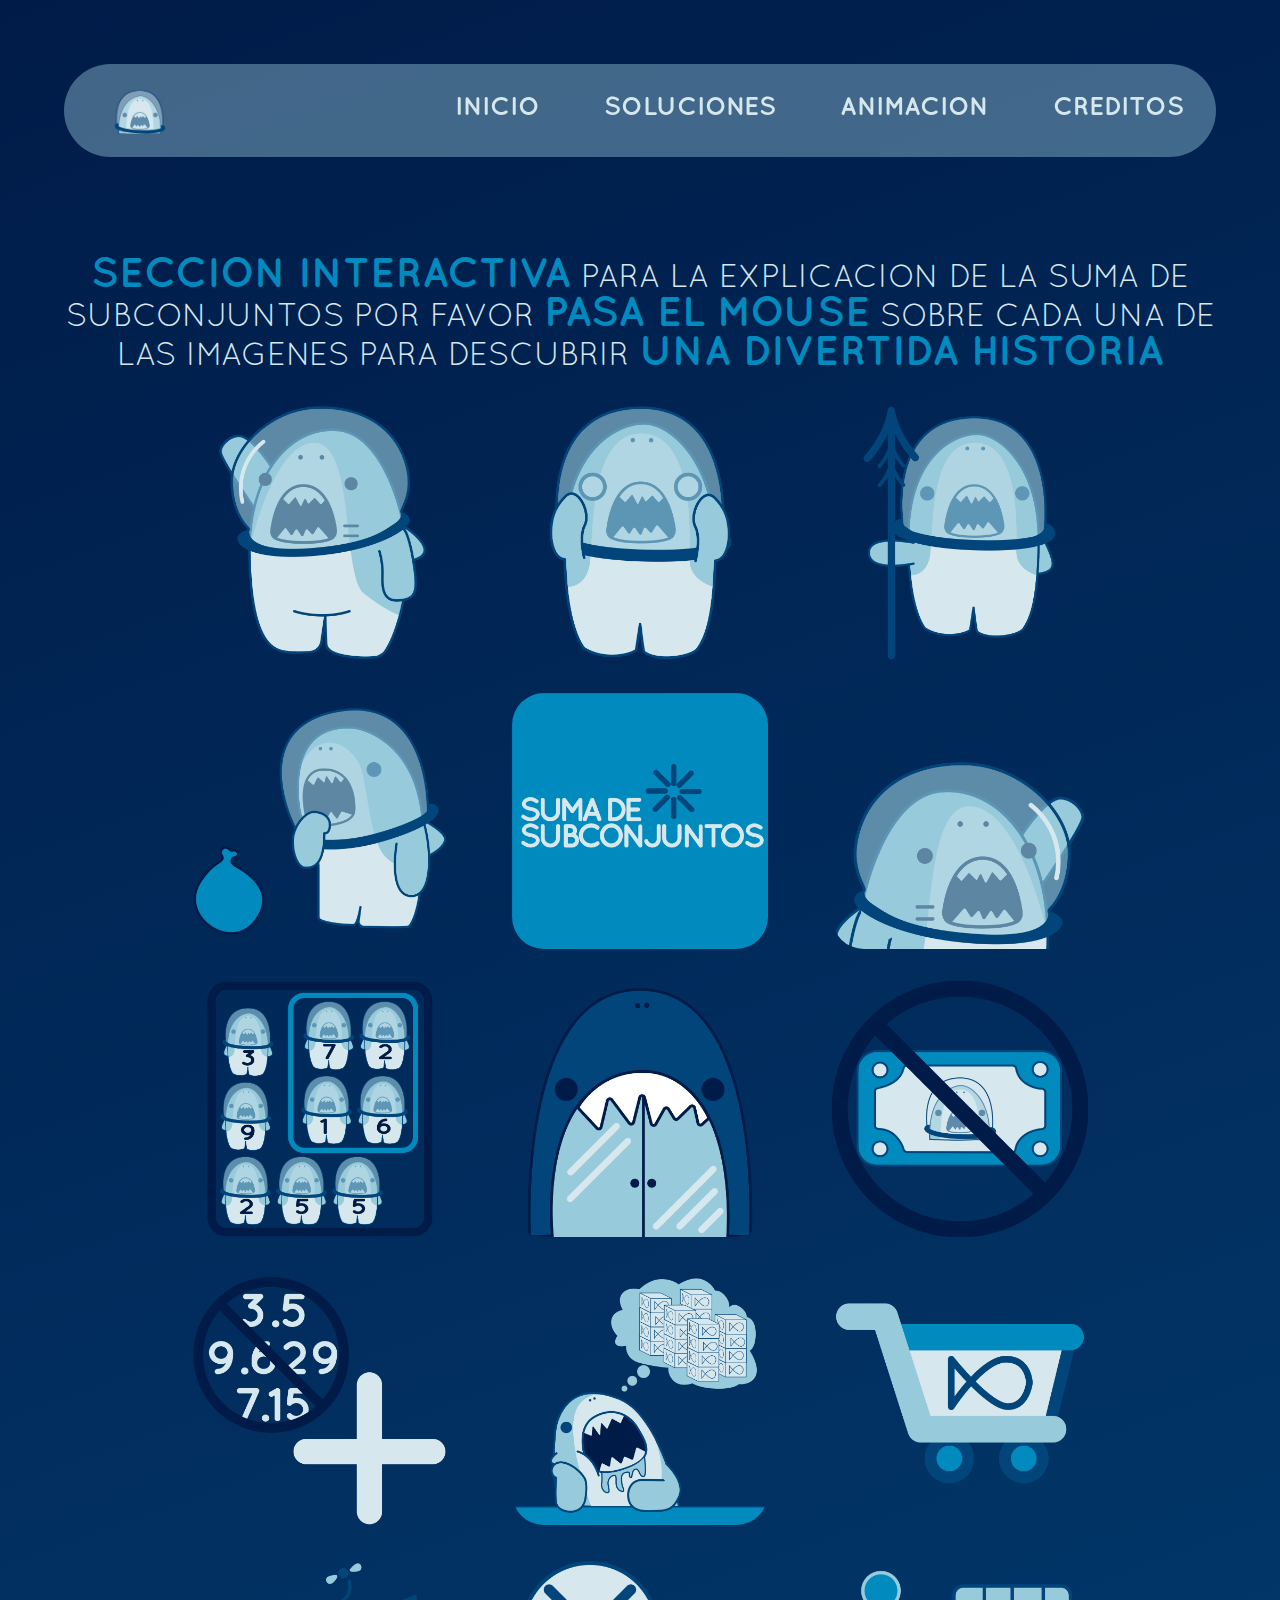
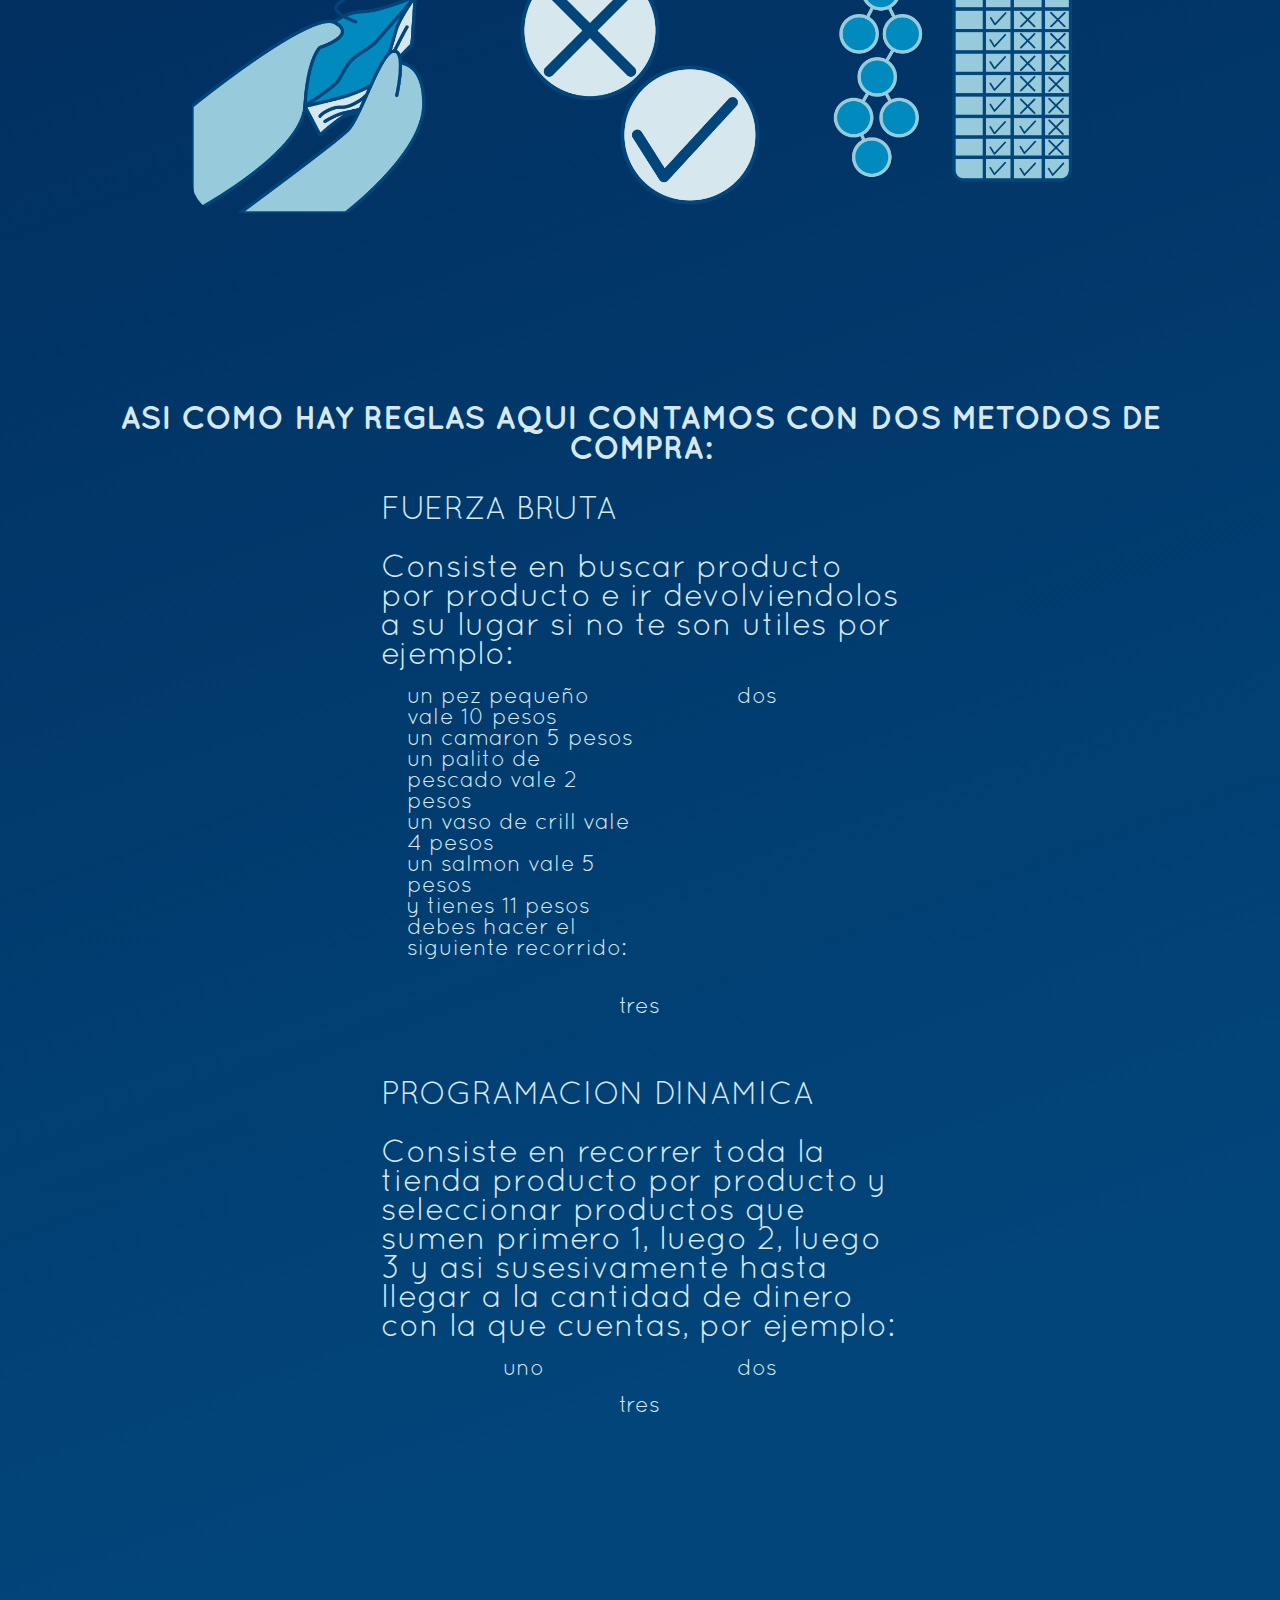
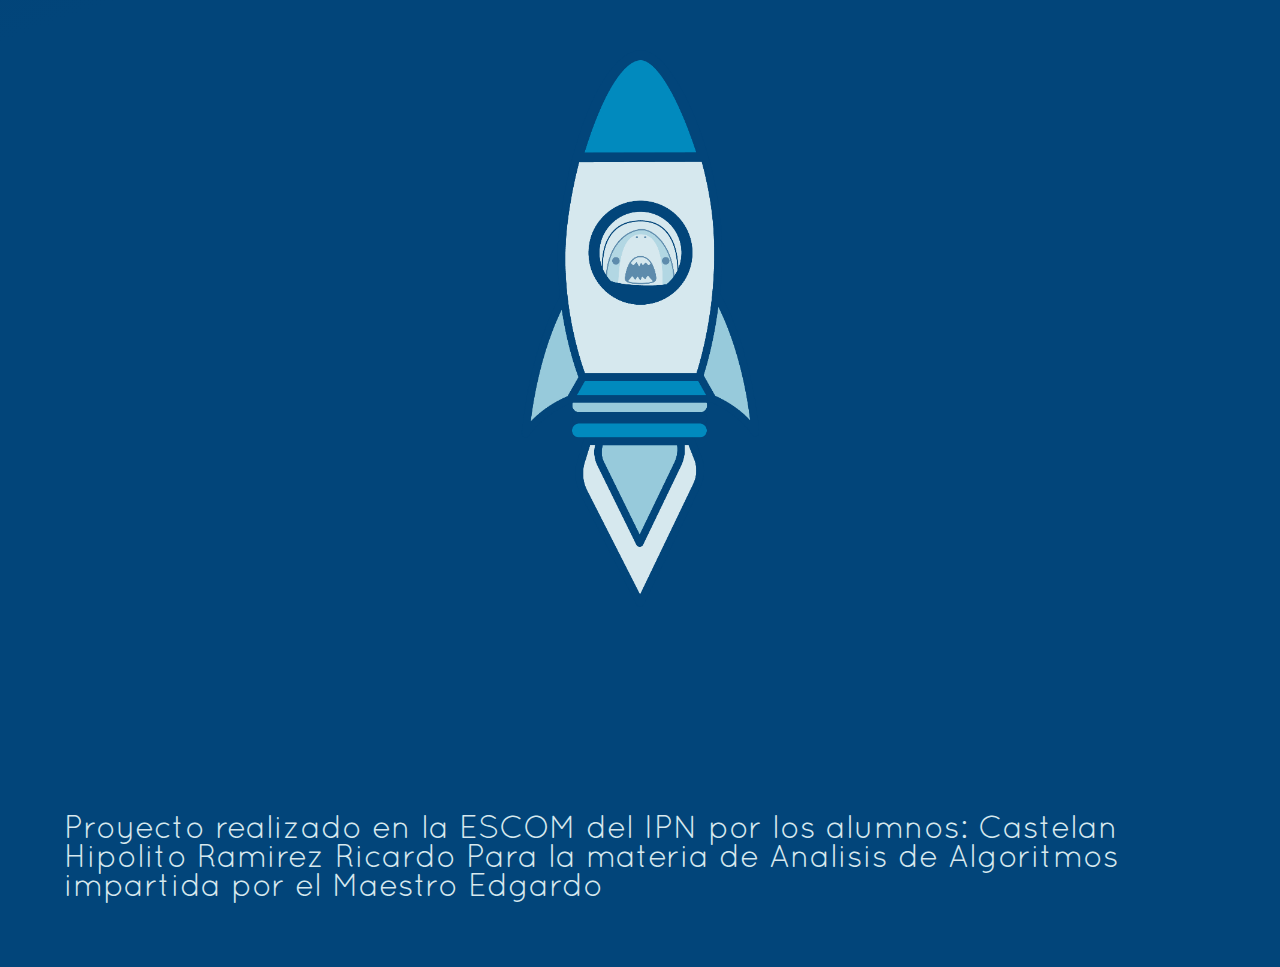
==== commit 9f338a5d: "Add files via upload" ====
--- a/index.html
+++ b/index.html
@@ -25,7 +25,7 @@
     </section>
 <main>
     <section class="historia">
-        <p>SECCION INTERACTIVA PARA LA EXPLICACION DE LA SUMA DE SUBCONJUNTOS POR FAVOR PASA EL MOUSE SOBRE CADA UNA DE LAS IMAGENES PARA DESCUBRIR UNA DIVERTIDA HISTORIA</p>
+        <p> <span>SECCION INTERACTIVA</span> PARA LA EXPLICACION DE LA SUMA DE SUBCONJUNTOS POR FAVOR <span>PASA EL MOUSE</span> SOBRE CADA UNA DE LAS IMAGENES PARA DESCUBRIR <span>UNA DIVERTIDA HISTORIA</span></p>
         <section>
             <p class="card_content">Hola viajero intergalactico!!!</p>
         </section>
@@ -62,16 +62,30 @@
         <section>
             <p class="card_content">4. En cuanto encuentres los primeros productos que puedas comprar sin que te sobre ni falte dinero debes pasar a caja, no puedes seguir recorriendo la tienda</p>
         </section>
+        <section>
+            <p class="card_content">5. Existe la posibilidad de que no encuentres ningun producto con el dinero que tienes</p>
+        </section>
+        <section>
+            <p class="card_content">6. Sales de la tienda solo sabiendo si compraste algo o no</p>
+        </section>
+        <section>
+            <p class="card_content">7. Eres libre de escoger el metodo de compra</p>
+        </section>
     </section>
 
     <div id="soluciones" class="vacio">
-        <p>ASI COMO HAY REGLAS AQUI CONTAMOS CON DOS TIPOS DE COMPRA:</p>
+        <p>ASI COMO HAY REGLAS AQUI CONTAMOS CON DOS METODOS DE COMPRA:</p>
         <section class="solu">
             <section class="explicacion">
-                <section>FUERZA BRUTA</section>
+                <section>FUERZA BRUTA <br> <br> Consiste en buscar producto por producto e ir devolviendolos a su lugar si no te son utiles por ejemplo:</section>
                 <section>
                     <section>
-                        uno
+                        un pez pequeño vale 10 pesos <br> 
+                        un camaron 5 pesos <br>
+                        un palito de pescado vale 2 pesos <br> 
+                        un vaso de crill vale 4 pesos <br> 
+                        un salmon vale 5 pesos <br> 
+                        y tienes 11 pesos debes hacer el siguiente recorrido: <br> <br>
                     </section>
                     <section>
                         dos
@@ -82,7 +96,7 @@
                 </section>
             </section>
             <section class="explicacion">
-                <section>PROGRAMACION DINAMICA</section>
+                <section>PROGRAMACION DINAMICA <br><br>Consiste en recorrer toda la tienda producto por producto y seleccionar productos que sumen primero 1, luego 2, luego 3 y asi susesivamente hasta llegar a la cantidad de dinero con la que cuentas, por ejemplo:</section>
                 <section>
                     <section>
                         uno
@@ -98,7 +112,7 @@
         </section>
     </div>
     <div id="animacion" class="vacio">
-        <a href="./animacion.html"><button class="boton"><img src="https://previews.123rf.com/images/jemastock/jemastock1801/jemastock180111125/94488145-dibujos-animados-como-cohete-nave-espacial-s%C3%ADmbolo-dise%C3%B1o-gr%C3%A1fico.jpg" alt=""></button></a>
+        <a href="./animacion.html"><button class="boton"><img src="./ALGORITMOS-14.png" alt=""></button></a>
     </div>
 </main>
 
--- a/style.css
+++ b/style.css
@@ -103,7 +103,7 @@
     justify-content: center;
     text-align: center;
     font-size: 1rem;
-    font-weight: bold;
+    font-weight: normal;
 
 }
 
@@ -113,9 +113,9 @@
     position: relative;
     align-items: center;
     border-radius: 1rem;
-    margin-top: 4rem;
-    margin-left: 2.5rem;
-    margin-right: 2.5rem;
+    margin-top: 1rem;
+    margin-left: 1rem;
+    margin-right: 1rem;
     z-index:1;
     font-size: 0.8rem;
     overflow:hidden;
@@ -205,6 +205,30 @@
 }
 .historia section:nth-child(13){
     background: url(./ALGORITMOS-12.png)
+    center no-repeat;
+    font-size: 0.64rem;
+    width: 8rem;
+    height: 8rem;
+    background-size:cover;
+}
+.historia section:nth-child(14){
+    background: url(./ALGORITMOS-15.png)
+    center no-repeat;
+    font-size: 0.64rem;
+    width: 8rem;
+    height: 8rem;
+    background-size:cover;
+}
+.historia section:nth-child(15){
+    background: url(./ALGORITMOS-16.png)
+    center no-repeat;
+    font-size: 0.64rem;
+    width: 8rem;
+    height: 8rem;
+    background-size:cover;
+}
+.historia section:nth-child(16){
+    background: url(./ALGORITMOS-17.png)
     center no-repeat;
     font-size: 0.64rem;
     width: 8rem;
@@ -266,13 +290,19 @@
 .historia section:hover{
     cursor: pointer;
 }
+.boton{
+    border: none;
+    width: 100%;
+    height: auto;
+}
 .boton img{
-    width: 7rem;
-    height: 7rem;
+    width: 18rem;
+    border: 18rem;
 }
 .boton:hover{
-    transform: translateY(-2rem);
+    transform: translateY(-3rem);
     transition-duration: 2s;
+    border: none;
 }
 .solu{
     display: flex;
@@ -286,21 +316,26 @@
     flex-wrap: wrap;
     width: 45%;
     margin: 1rem;
+}
+.explicacion section{
+    display: flex;
+    flex-direction: row;
+    flex-wrap: wrap;
     justify-content: center;
 }
-.explicacion section{
-    display: flex;
-    flex-direction: row;
-    flex-wrap: wrap;
-    justify-content: center;
-}
 .explicacion section section{
-    width: 35%;
-    margin: 1rem;
+    width: 45%;
+    margin-top: 0.5rem;
+    font-size: 0.7rem;
 }
 .vacio p{
     justify-content: center;
     text-align: center;
     font-size: 1rem;
     font-weight: bold;
+}
+.historia span{
+    font-weight: bold;
+    font-size: 1.3rem;
+    color: var(--blue-3);
 }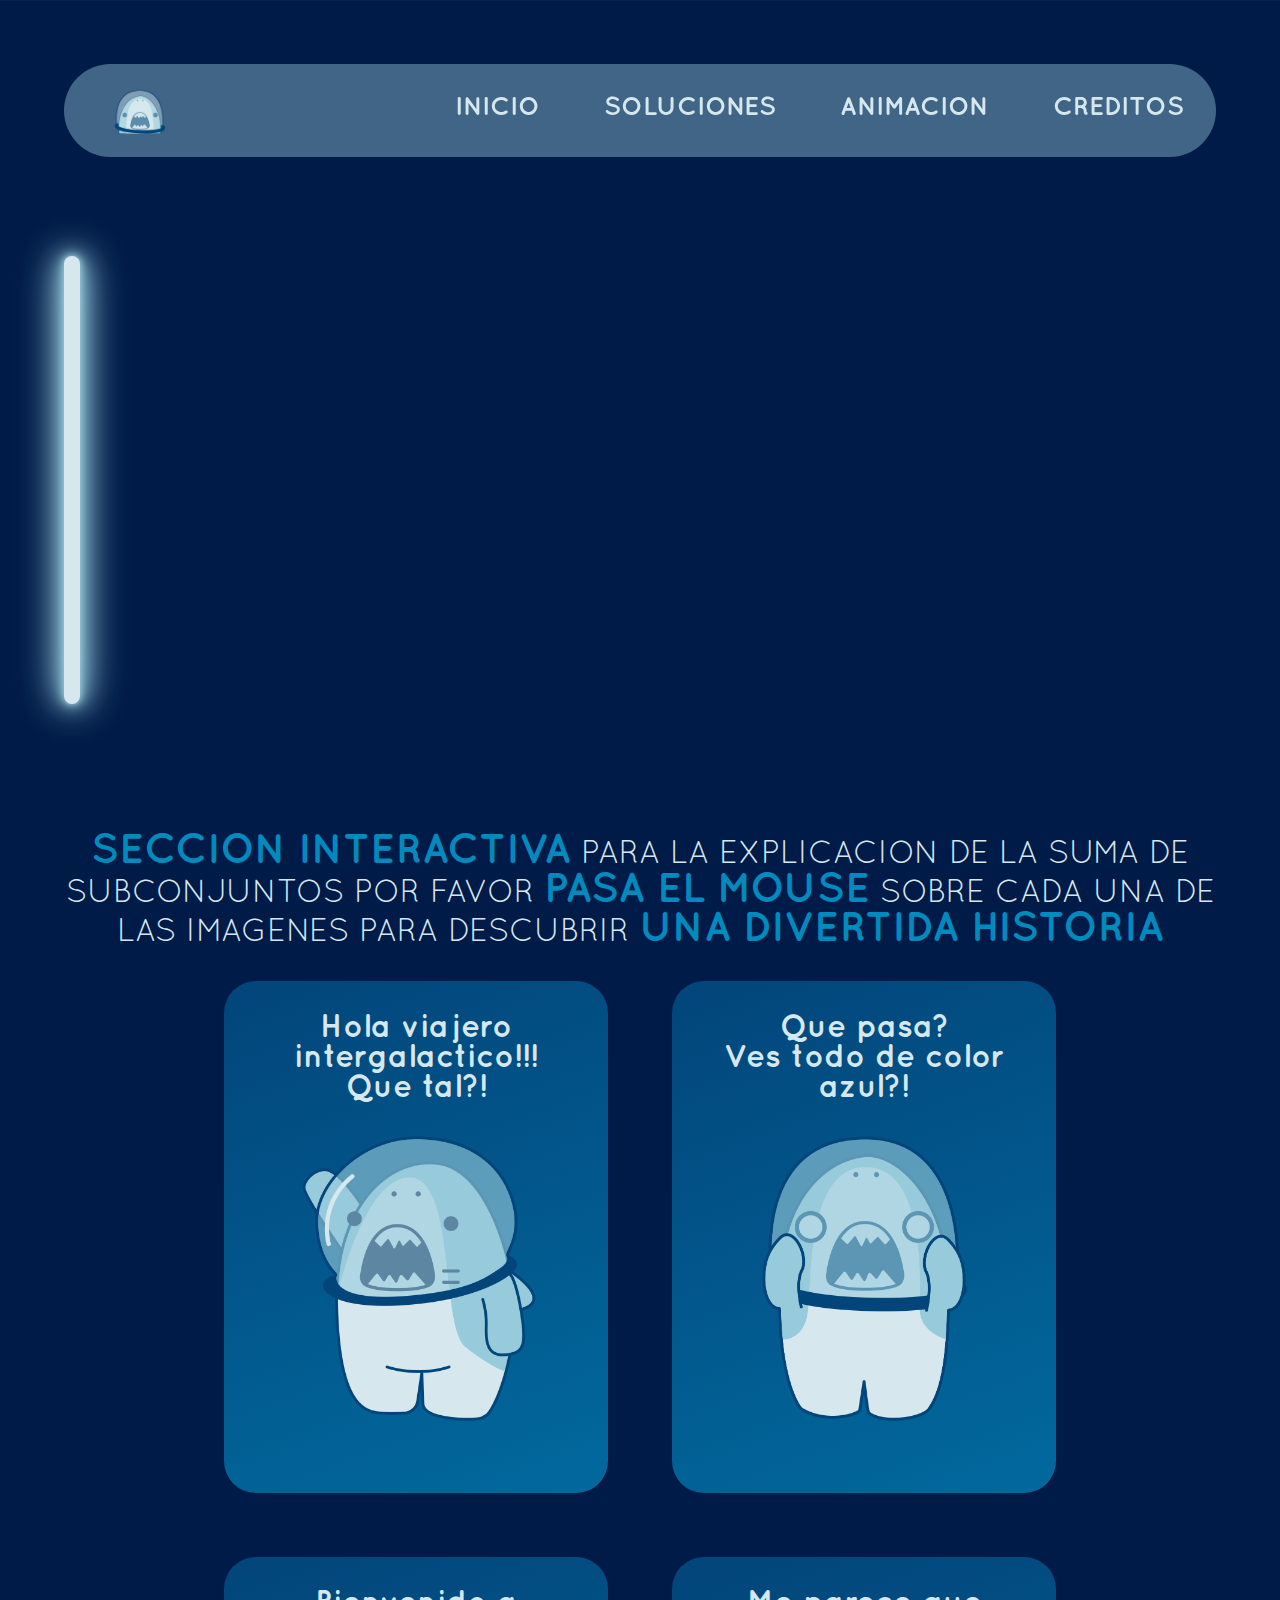
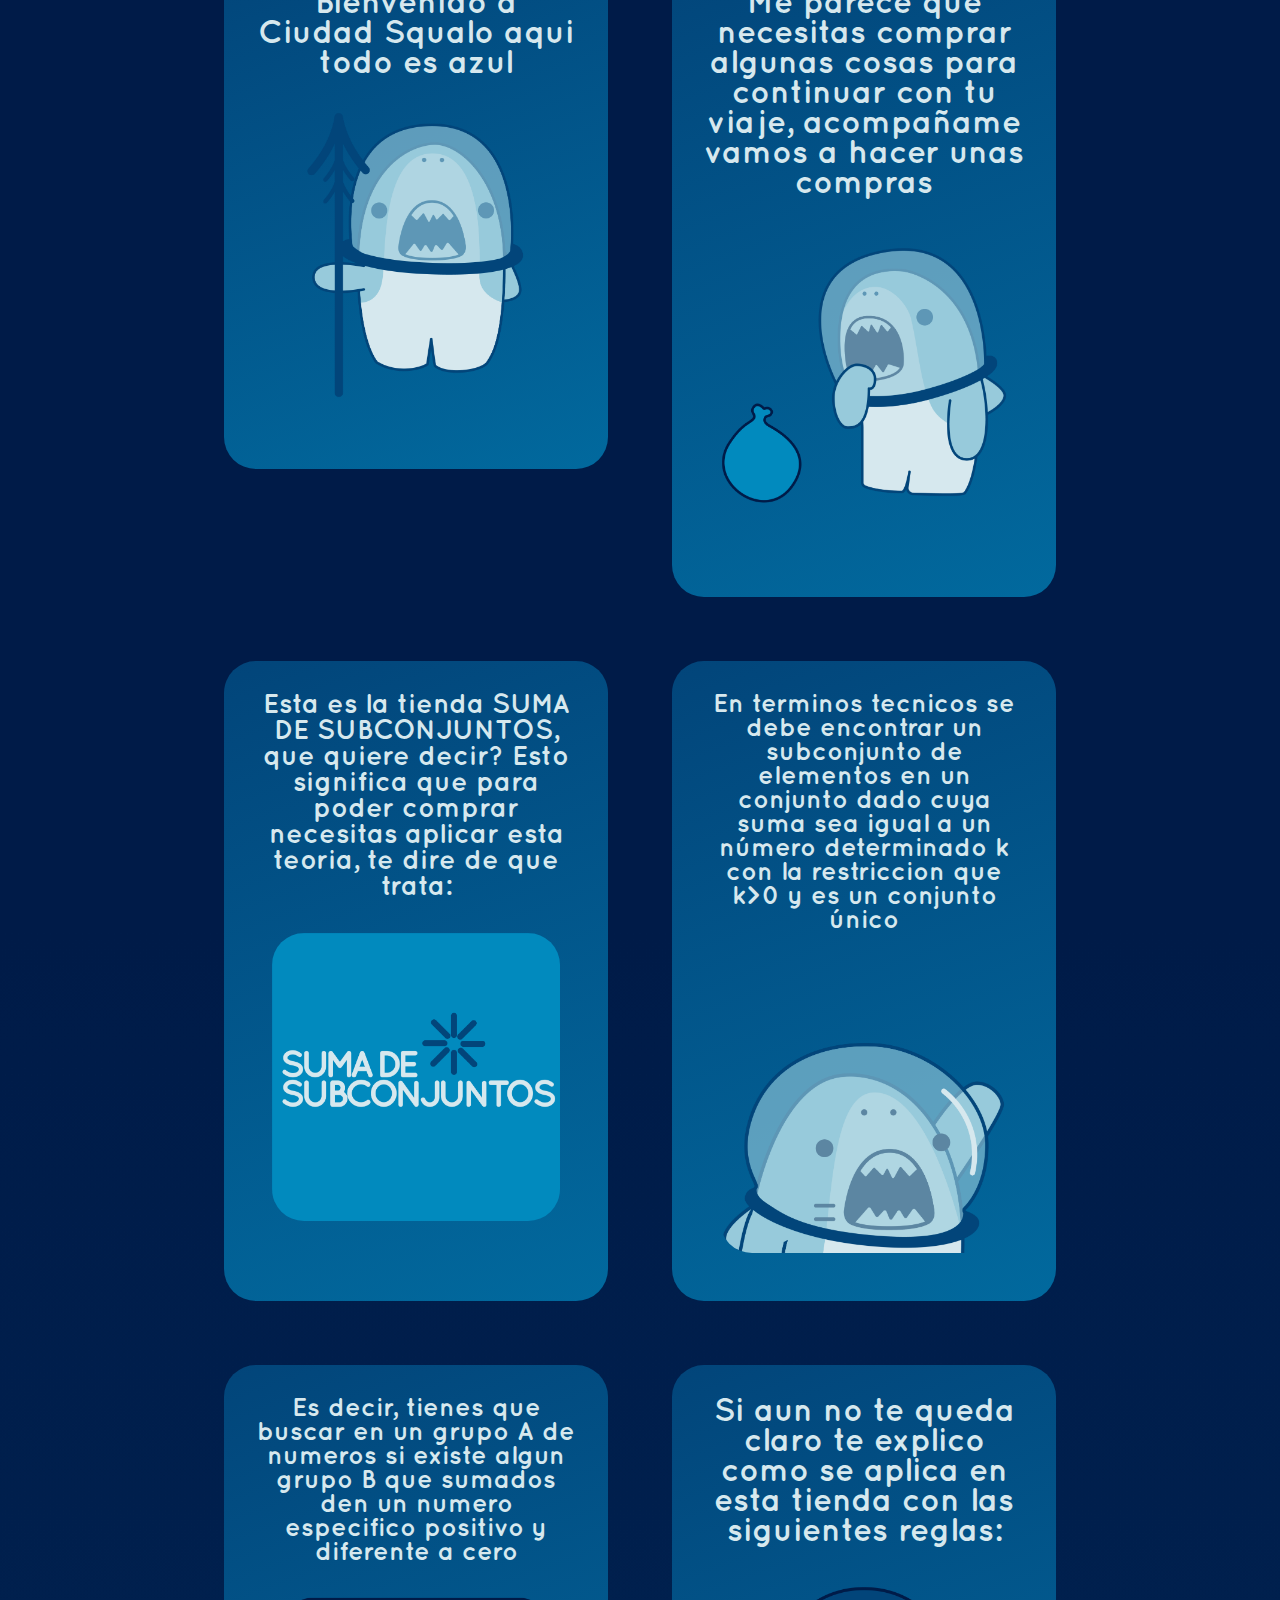
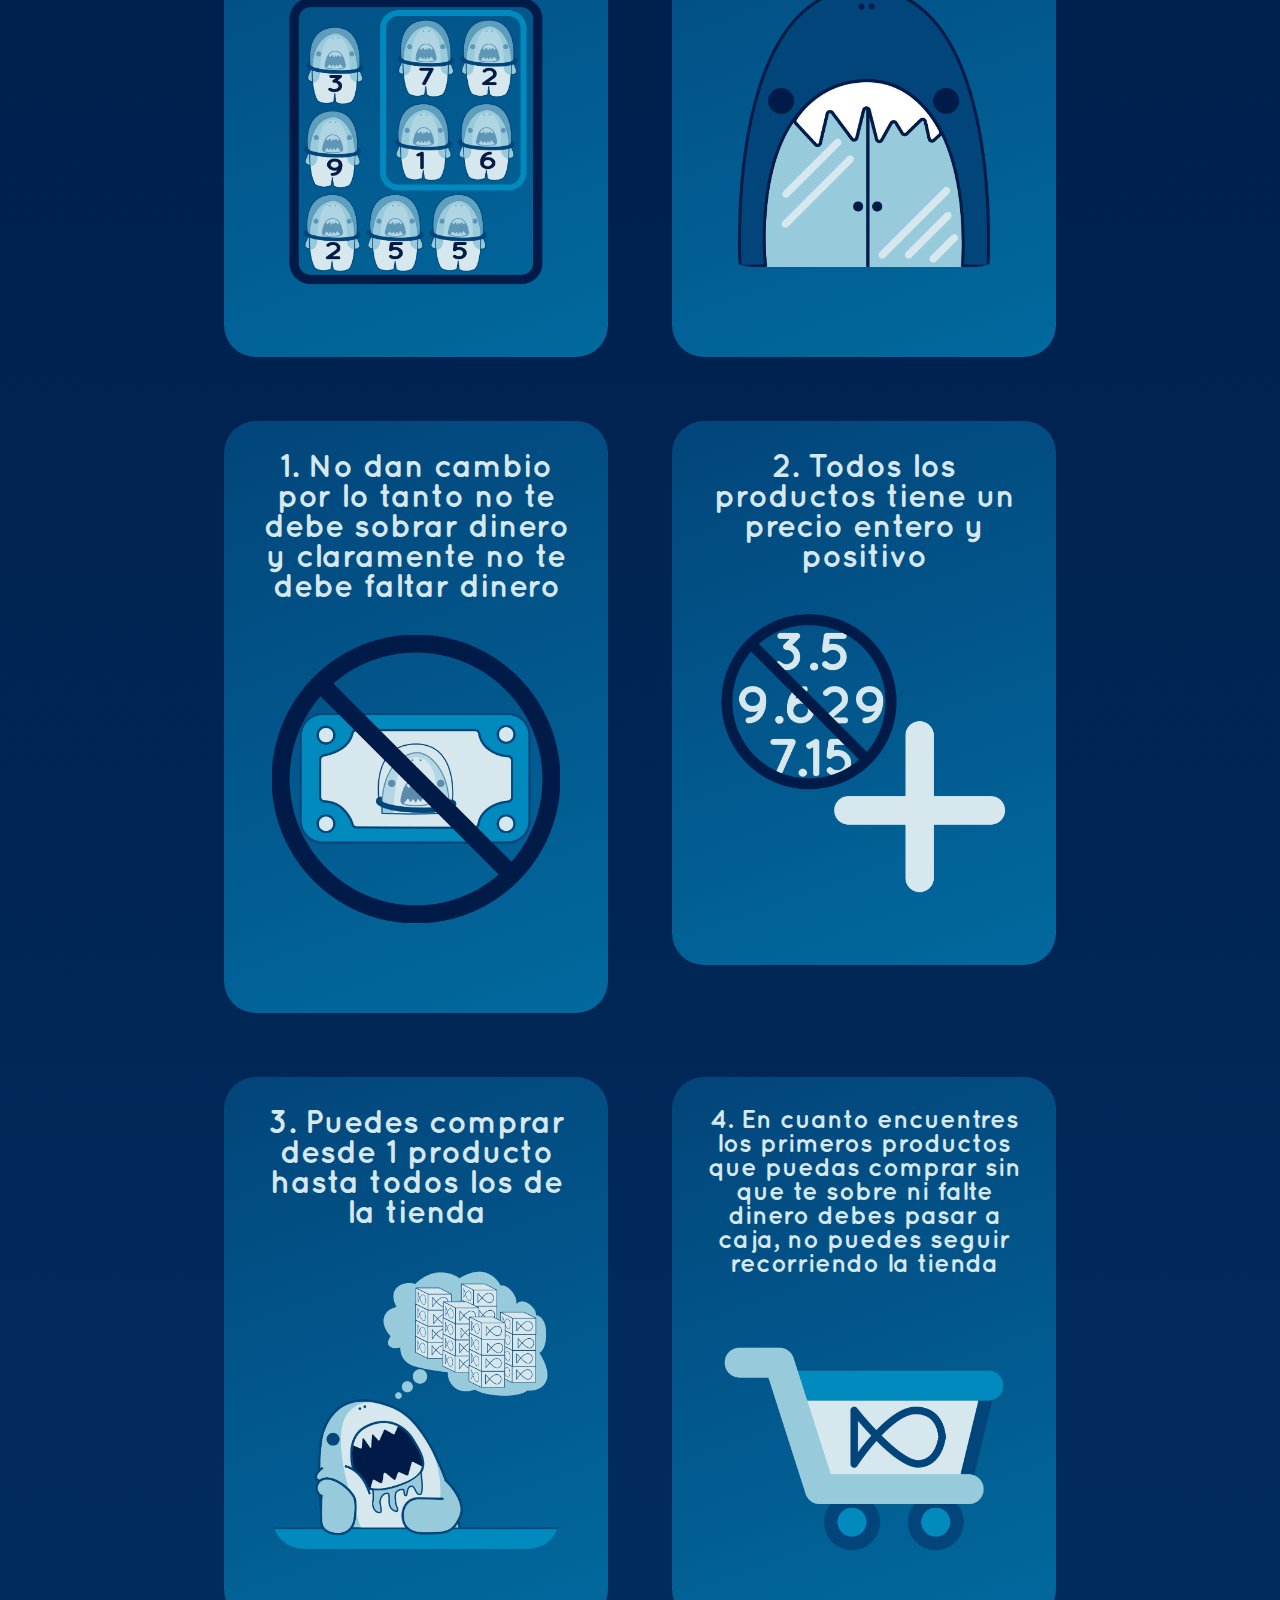
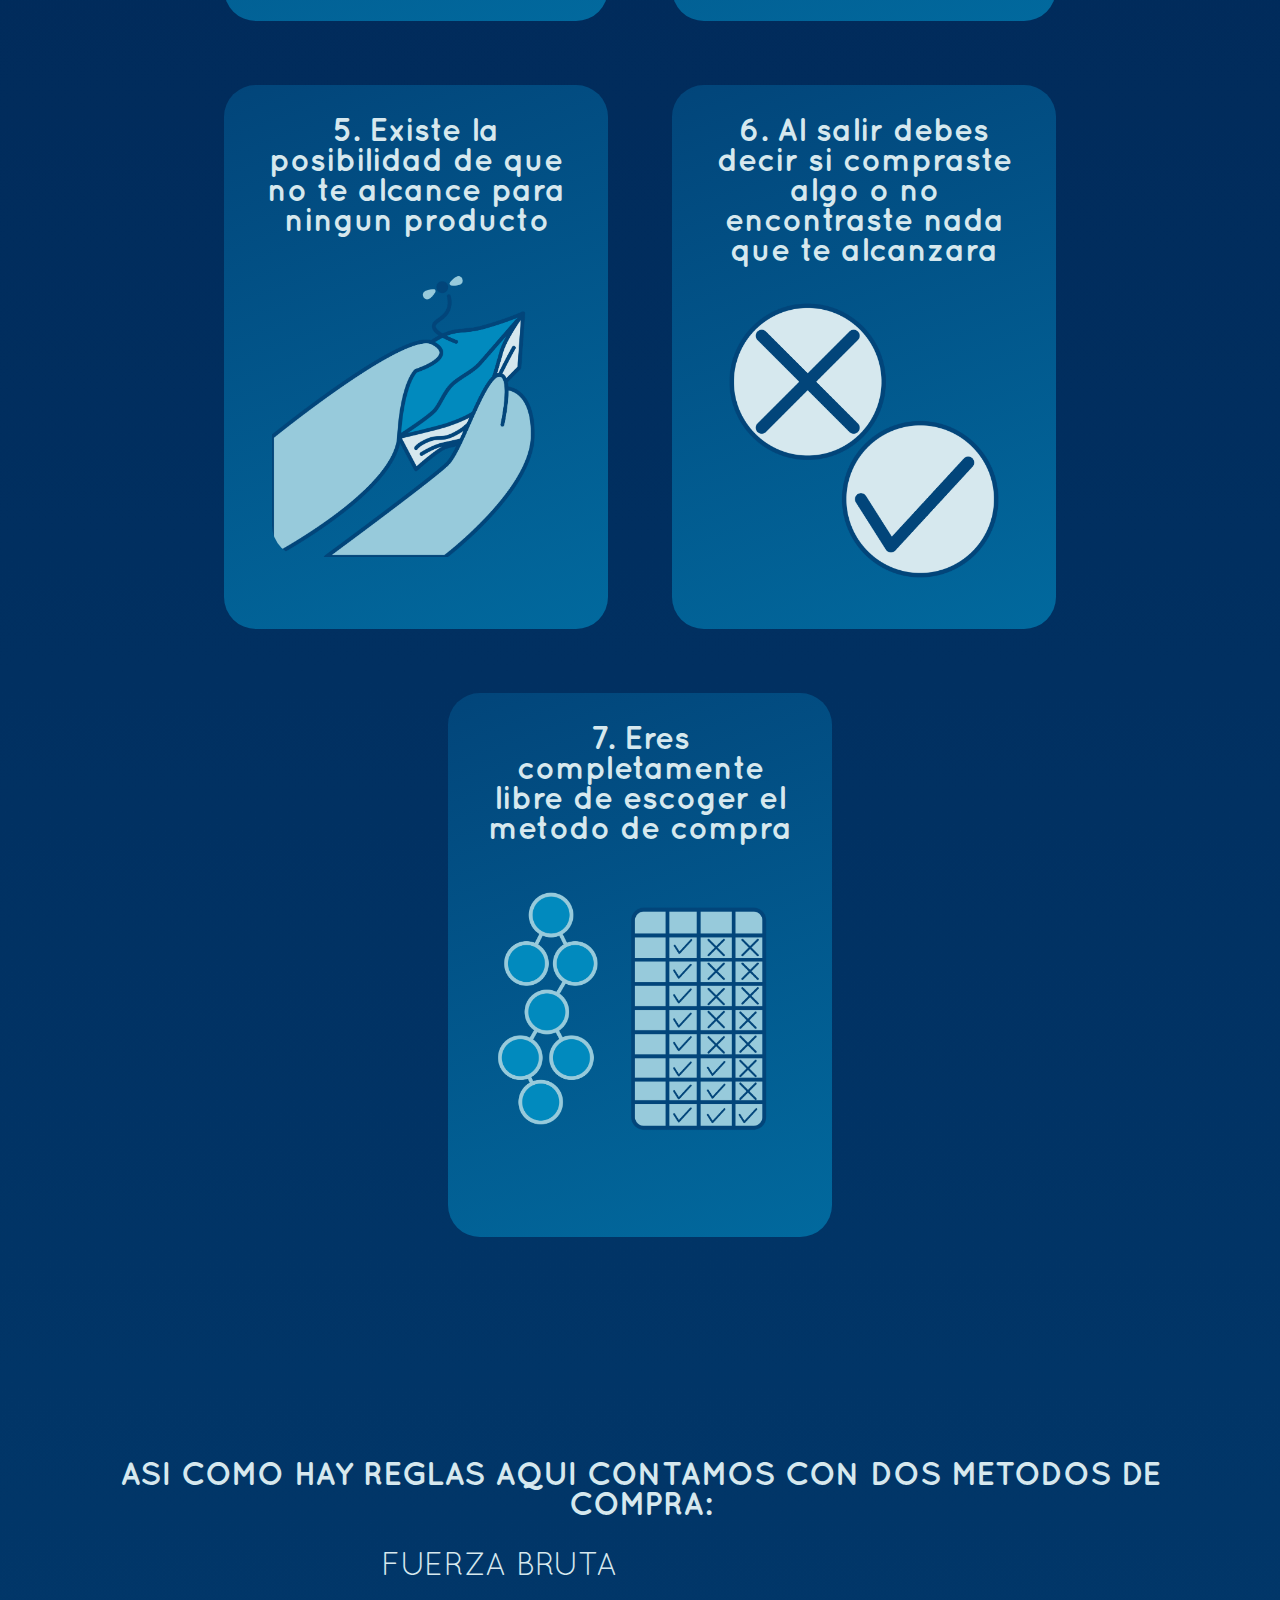
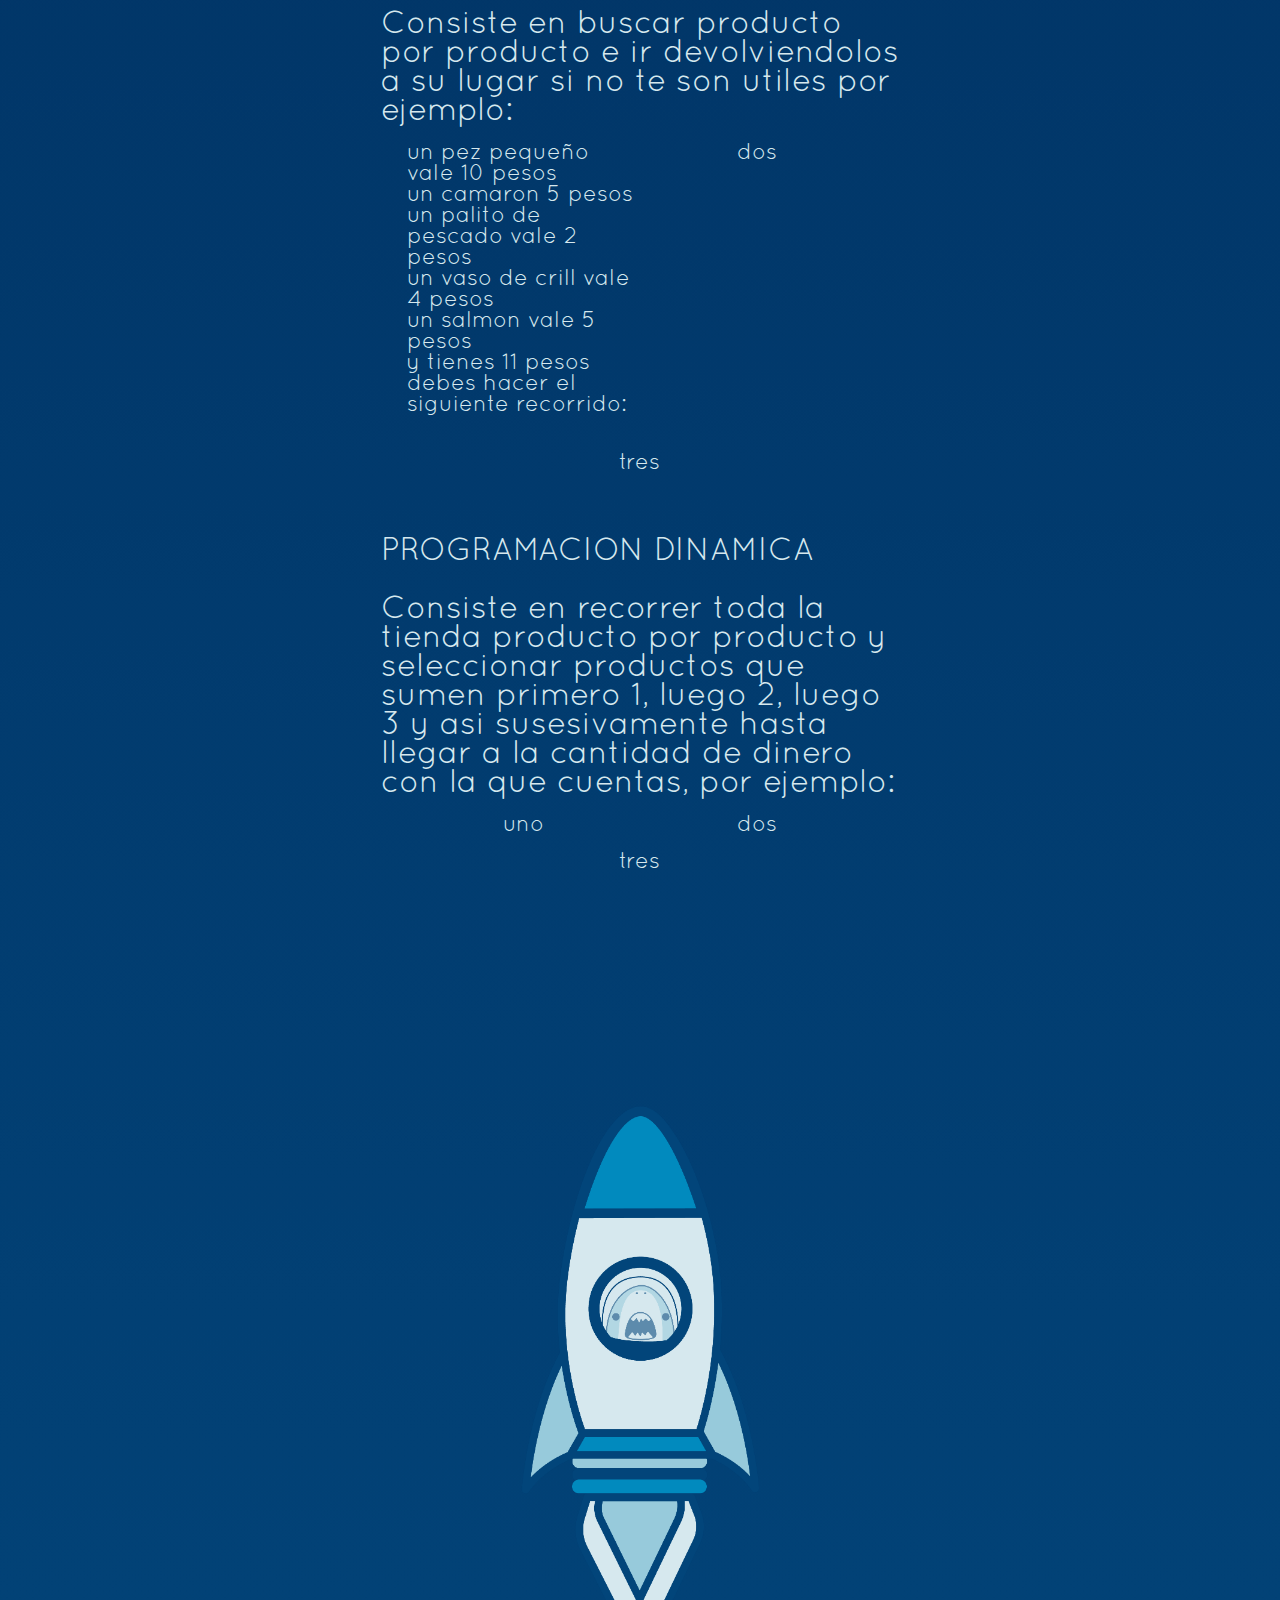
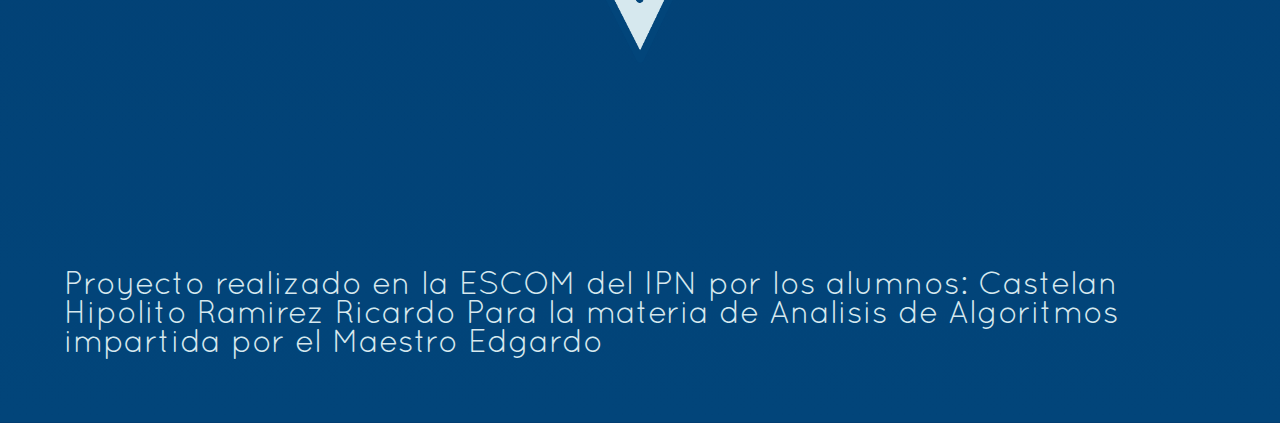
==== commit 3c0003fb: "Add files via upload" ====
--- a/index.html
+++ b/index.html
@@ -8,6 +8,7 @@
     <title>SumaSubconjuntosESCOM</title>
 </head>
 <body>
+
     <header>
         <nav>
             <section> 
@@ -23,53 +24,73 @@
     </header>
     <section id="inicio" class="vacio">
     </section>
+    <div class="titulo">
+        <div class="linea"></div>
+        <div class="cuadro"></div>
+        <h2>SUMA DE SUBCONJUNTOS</h2>
+    </div>
 <main>
     <section class="historia">
         <p> <span>SECCION INTERACTIVA</span> PARA LA EXPLICACION DE LA SUMA DE SUBCONJUNTOS POR FAVOR <span>PASA EL MOUSE</span> SOBRE CADA UNA DE LAS IMAGENES PARA DESCUBRIR <span>UNA DIVERTIDA HISTORIA</span></p>
         <section>
-            <p class="card_content">Hola viajero intergalactico!!!</p>
+            <p class="card_content">Hola viajero intergalactico!!! <br>Que tal?!</p>
+            <img src="./ALGORITMOS_Mesa de trabajo 1.png" alt="">
         </section>
         <section>
-            <p class="card_content">Que pasa? Ves todo azul?!</p>
+            <p class="card_content">Que pasa? <br>Ves todo de color azul?!</p>
+            <img src="./ALGORITMOS-03.png" alt="">
         </section>
         <section>
-            <p class="card_content">Bienvenido a Ciudad Squalo aqui absolutamente todo es azul</p>
+            <p class="card_content">Bienvenido a Ciudad Squalo aqui todo es azul</p>
+            <img src="./ALGORITMOS-04.png" alt="">
         </section>
         <section>
             <p class="card_content">Me parece que necesitas comprar algunas cosas para continuar con tu viaje, acompañame vamos a hacer unas compras</p>
+            <img src="./ALGORITMOS-05.png" alt="">
         </section>
         <section>
             <p class="card_content">Esta es la tienda SUMA DE SUBCONJUNTOS, que quiere decir? Esto significa que para poder comprar necesitas aplicar esta teoria, te dire de que trata:</p>
+            <img src="./ALGORITMOS-06.png" alt="">
         </section>
         <section>
             <p class="card_content">En terminos tecnicos se debe encontrar un subconjunto de elementos en un conjunto dado cuya suma sea igual a un número determinado k con la restriccion que k>0 y es un conjunto único</p>
+            <img src="./ALGORITMOS-07.png" alt="">
         </section>
         <section>
-            <p class="card_content">Y con su debida traduccion significa que tienes que encontrar un grupo de elementos que sumando sus valores nos den un numero determinado dentro de otro grupo principal pero claramente el numero a buscar no puede ser negativo ni 0</p>
+            <p class="card_content">Es decir, tienes que buscar en un grupo A de numeros si existe algun grupo B que sumados den un numero especifico positivo y diferente a cero</p>
+            <img src="./ALGORITMOS-08.png" alt="">
         </section>
         <section>
             <p class="card_content">Si aun no te queda claro te explico como se aplica en esta tienda con las siguientes reglas:</p>
+            <img src="./ALGORITMOS-02.png" alt="">
         </section>
         <section>
-            <p class="card_content">1. No dan cambio por lo tanto no te debe sobrar dinero</p>
+            <p class="card_content">1. No dan cambio por lo tanto no te debe sobrar dinero y claramente no te debe faltar dinero</p>
+            <img src="./ALGORITMOS-09.png" alt="">
         </section>
         <section>
             <p class="card_content">2. Todos los productos tiene un precio entero y positivo</p>
+            <img src="./ALGORITMOS-10.png" alt="">
         </section>
         <section>
-            <p class="card_content">3. Puedes comprar desde 1 producto hasta todos los de la tienda siempre y cuando no rompas la primer regla</p>
+            <p class="card_content">3. Puedes comprar desde 1 producto hasta todos los de la tienda</p>
+            <img src="./ALGORITMOS-11.png" alt="">
         </section>
         <section>
             <p class="card_content">4. En cuanto encuentres los primeros productos que puedas comprar sin que te sobre ni falte dinero debes pasar a caja, no puedes seguir recorriendo la tienda</p>
+            <img src="./ALGORITMOS-12.png" alt="">
         </section>
         <section>
-            <p class="card_content">5. Existe la posibilidad de que no encuentres ningun producto con el dinero que tienes</p>
+            <p class="card_content">5. Existe la posibilidad de que no te alcance para ningun producto</p>
+            <img src="./ALGORITMOS-15.png" alt="">
         </section>
         <section>
-            <p class="card_content">6. Sales de la tienda solo sabiendo si compraste algo o no</p>
+            <p class="card_content">6. Al salir debes decir si compraste algo o no encontraste nada que te alcanzara</p>
+            <img src="./ALGORITMOS-16.png" alt="">
         </section>
         <section>
-            <p class="card_content">7. Eres libre de escoger el metodo de compra</p>
+            <p class="card_content">7. Eres completamente libre de escoger el metodo de compra</p>
+            <img src="./ALGORITMOS-17.png" alt="">
         </section>
     </section>
 
--- a/style.css
+++ b/style.css
@@ -36,7 +36,7 @@
     font-weight: bold;
 }
 html{
-    background: -webkit-linear-gradient(290deg, var(--blue-1), var(--blue-2) 70%);
+    background: -webkit-linear-gradient(90deg, var(--blue-2), var(--blue-1) 70%);
     color: var(--blue-5);
     padding: 2rem;
     scroll-behavior: smooth;
@@ -88,6 +88,7 @@
     padding: 0.5rem;
 }
 header button:hover{
+    cursor: pointer;
     border-radius: 2rem;
     background-color: var(--blue-5);
     color: var(--blue-1);
@@ -109,186 +110,79 @@
 
 .historia section{
     display: flex;
-    flex-flow: row;
+    flex-flow: column;
     position: relative;
+    width: 12rem;
+    height: 20rem;
     align-items: center;
     border-radius: 1rem;
-    margin-top: 1rem;
-    margin-left: 1rem;
-    margin-right: 1rem;
-    z-index:1;
+    margin: 1rem;
+    font-size: 1rem;
+    font-weight: bold;
+    color: var(--blue-5);
+    background: -webkit-linear-gradient(290deg, var(--blue-2), var(--blue-3) 190%);
+    padding: 1rem;
+}
+.historia section:nth-child(6){
+    font-size: 0.85rem;
+}
+.historia section:nth-child(2){
+    height: 16rem;
+}
+.historia section:nth-child(3){
+    height: 16rem;
+}
+.historia section:nth-child(4){
+    height: 16rem;
+}
+.historia section:nth-child(7){
     font-size: 0.8rem;
-    overflow:hidden;
-}
-
-.historia section:nth-child(2){
-    background: url(./ALGORITMOS_Mesa\ de\ trabajo\ 1.png)
-    center no-repeat;
-    width: 8rem;
-    height: 8rem;
-    background-size:cover;
-}
-.historia section:nth-child(3){
-    background: url(./ALGORITMOS-03.png)
-    center no-repeat;
-    width: 8rem;
-    height: 8rem;
-    background-size:cover;
-}
-.historia section:nth-child(4){
-    background: url(./ALGORITMOS-04.png)
-    center no-repeat;
-    width: 8rem;
-    height: 8rem;
-    background-size:cover;
-}
-.historia section:nth-child(5){
-    background: url(./ALGORITMOS-05.png)
-    center no-repeat;
-    font-size: 0.7rem;
-    width: 8rem;
-    height: 8rem;
-    background-size:cover;
-}
-.historia section:nth-child(6){
-    background: url(./ALGORITMOS-06.png)
-    center no-repeat;
-    font-size: 0.65rem;
-    width: 8rem;
-    height: 8rem;
-    background-size:cover;
-}
-.historia section:nth-child(7){
-    background: url(./ALGORITMOS-07.png)
-    center no-repeat;
-    font-size: 0.55rem;
-    width: 8rem;
-    height: 8rem;
-    background-size:cover;
 }
 .historia section:nth-child(8){
-    background: url(./ALGORITMOS-08.png)
-    center no-repeat;
-    font-size:0.53rem;
-    width: 8rem;
-    height: 8rem;
-    background-size:cover;
+    font-size: 0.8rem;
+    height: 18.5rem;
 }
 .historia section:nth-child(9){
-    background: url(./ALGORITMOS-02.png)
-    center no-repeat;
-    width: 8rem;
-    height: 8rem;
-    background-size:cover;
+    height: 18.5rem;
 }
 .historia section:nth-child(10){
-    background: url(./ALGORITMOS-09.png)
-    center no-repeat;
-    width: 8rem;
-    height: 8rem;
-    background-size:cover;
+    height: 18.5rem;
 }
 .historia section:nth-child(11){
-    background: url(./ALGORITMOS-10.png)
-    center no-repeat;
-    width: 8rem;
-    height: 8rem;
-    background-size:cover;
+    height: 17rem;
 }
 .historia section:nth-child(12){
-    background: url(./ALGORITMOS-11.png)
-    center no-repeat;
-    font-size: 0.75rem;
-    width: 8rem;
-    height: 8rem;
-    background-size:cover;
+    height: 17rem;
 }
 .historia section:nth-child(13){
-    background: url(./ALGORITMOS-12.png)
-    center no-repeat;
-    font-size: 0.64rem;
-    width: 8rem;
-    height: 8rem;
-    background-size:cover;
+    font-size: 0.80rem;
+    height: 17rem;
 }
 .historia section:nth-child(14){
-    background: url(./ALGORITMOS-15.png)
-    center no-repeat;
-    font-size: 0.64rem;
-    width: 8rem;
-    height: 8rem;
-    background-size:cover;
+    height: 17rem;
 }
 .historia section:nth-child(15){
-    background: url(./ALGORITMOS-16.png)
-    center no-repeat;
-    font-size: 0.64rem;
-    width: 8rem;
-    height: 8rem;
-    background-size:cover;
+    height: 17rem;
 }
 .historia section:nth-child(16){
-    background: url(./ALGORITMOS-17.png)
-    center no-repeat;
-    font-size: 0.64rem;
-    width: 8rem;
-    height: 8rem;
-    background-size:cover;
-}
-
-.historia section::before,
-.historia section::after{
-    content:'';
-    position: absolute;
-    left: 0;
-    width: 100%;
-    height: calc(69.5%);
-    background-color: var(--blue-5);
-    transition: transform .5s .25s
-    ease-in;
-    z-index: -1;
-}
-
-.historia section::before{
-    top:0;
-    clip-path:polygon(
-    0 0, 100% 0, 100% 45%, 0% 100%);
-    transform:translateY(-100%);
-}
-
-.historia section::after{
-    bottom:0;
-    clip-path:polygon(
-    0 55%, 100% 0, 100% 100%, 0% 100%);
-    transform:translateY(100%);
-}
-
-
-
-.card_content{
-    height:7rem;
-    width: 7rem;
-    font-weight: bold;
-    color: var(--blue-1);
-    margin-top: 0.5rem;
-    margin-left: 0.5rem;
-    margin-right: 0.5rem;
-    text-align: center;
-    opacity:0;
-    transition:opacity .25s;
-}
-
-.historia section:hover::before,
-.historia section:hover::after{
-    transform:translateY(0);
-}
-.historia section:hover     .card_content{
-    opacity:1;
-    transition-delay:.75s;
+    height: 17rem;
+}
+.historia img{
+    height: 9rem;
+    width: 9rem;
+    margin: 1rem;
+    border-radius: 1rem;
 }
 
 .historia section:hover{
     cursor: pointer;
+    transform: translateX(-0.5rem) translateY(-0.5rem);
+    transition-duration: 1s;
+    box-shadow:    0 0 0.2rem var(--blue-4),
+                    0 0 0.4rem var(--blue-4),
+                    0 0 0.8rem var(--blue-4),
+                    0 0 1.2rem var(--blue-4),
+                    0 0 1.4rem var(--blue-4);
 }
 .boton{
     border: none;
@@ -300,6 +194,7 @@
     border: 18rem;
 }
 .boton:hover{
+    cursor: pointer;
     transform: translateY(-3rem);
     transition-duration: 2s;
     border: none;
@@ -338,4 +233,93 @@
     font-weight: bold;
     font-size: 1.3rem;
     color: var(--blue-3);
+}
+
+.titulo{
+    position: relative;
+    width: 42rem;
+    height: 7rem;
+    display: flex;
+    flex-wrap: wrap;
+    justify-content: center;
+    align-items: center;
+    margin-bottom: 11rem;
+}
+.titulo h2{
+    color: var(--blue-5);
+    font-size: 4rem;
+    font-weight: bold;
+    margin: 2rem;
+    letter-spacing: 0.1rem;
+    text-shadow:    0 0 0.2rem var(--blue-4),
+                    0 0 0.4rem var(--blue-4),
+                    0 0 0.8rem var(--blue-4),
+                    0 0 1.2rem var(--blue-4),
+                    0 0 1.4rem var(--blue-4);
+}
+
+.linea{
+    position: absolute;
+    top: 0;
+    left: 0;
+    width: 0.5rem;
+    height: 200%;
+    border-radius: 1rem;
+    background: var(--blue-5);
+    z-index: 2;
+    box-shadow:    0 0 0.2rem var(--blue-4),
+                    0 0 0.4rem var(--blue-4),
+                    0 0 0.8rem var(--blue-4),
+                    0 0 1.2rem var(--blue-4),
+                    0 0 1.4rem var(--blue-4);
+    animation: animatelinea 5s linear infinite;
+}
+@keyframes animatelinea{
+    0%, 5%{
+        transform: scaleY(0) translateX(0) ;
+    }
+    10%{
+        transform: scaleY(1) translateX(0) ;
+    }
+    90%{
+        transform: scaleY(1) translateX(calc(42rem - 0.5rem)) ;
+    }
+    95%, 100%{
+        transform: scaleY(0) translateX(calc(42rem - 0.5rem)) ;
+    }
+}
+.cuadro{
+    position: absolute;
+    top: 0;
+    left: 0;
+    width: 100%;
+    height: 200%;
+    background-color: var(--blue-1);
+    animation: animatecuadro 10s linear infinite;
+}
+@keyframes animatecuadro {
+    0%, 2.5%{
+        transform: translateX(0) ;
+    }
+    5%{
+        transform: translateX(0) ;
+    }
+    45%{
+        transform: translateX(100%) ;
+    }
+    47.5%, 50%{
+        transform: translateX(100%) ;
+    }
+    50.001%, 52.5%{
+        transform: translateX(-100%) ;
+    }
+    55%{
+        transform: translateX(-100%) ;
+    }
+    95%{
+        transform: translateX(0%) ;
+    }
+    97.5%, 100%{
+        transform: translateX(0%) ;
+    }
 }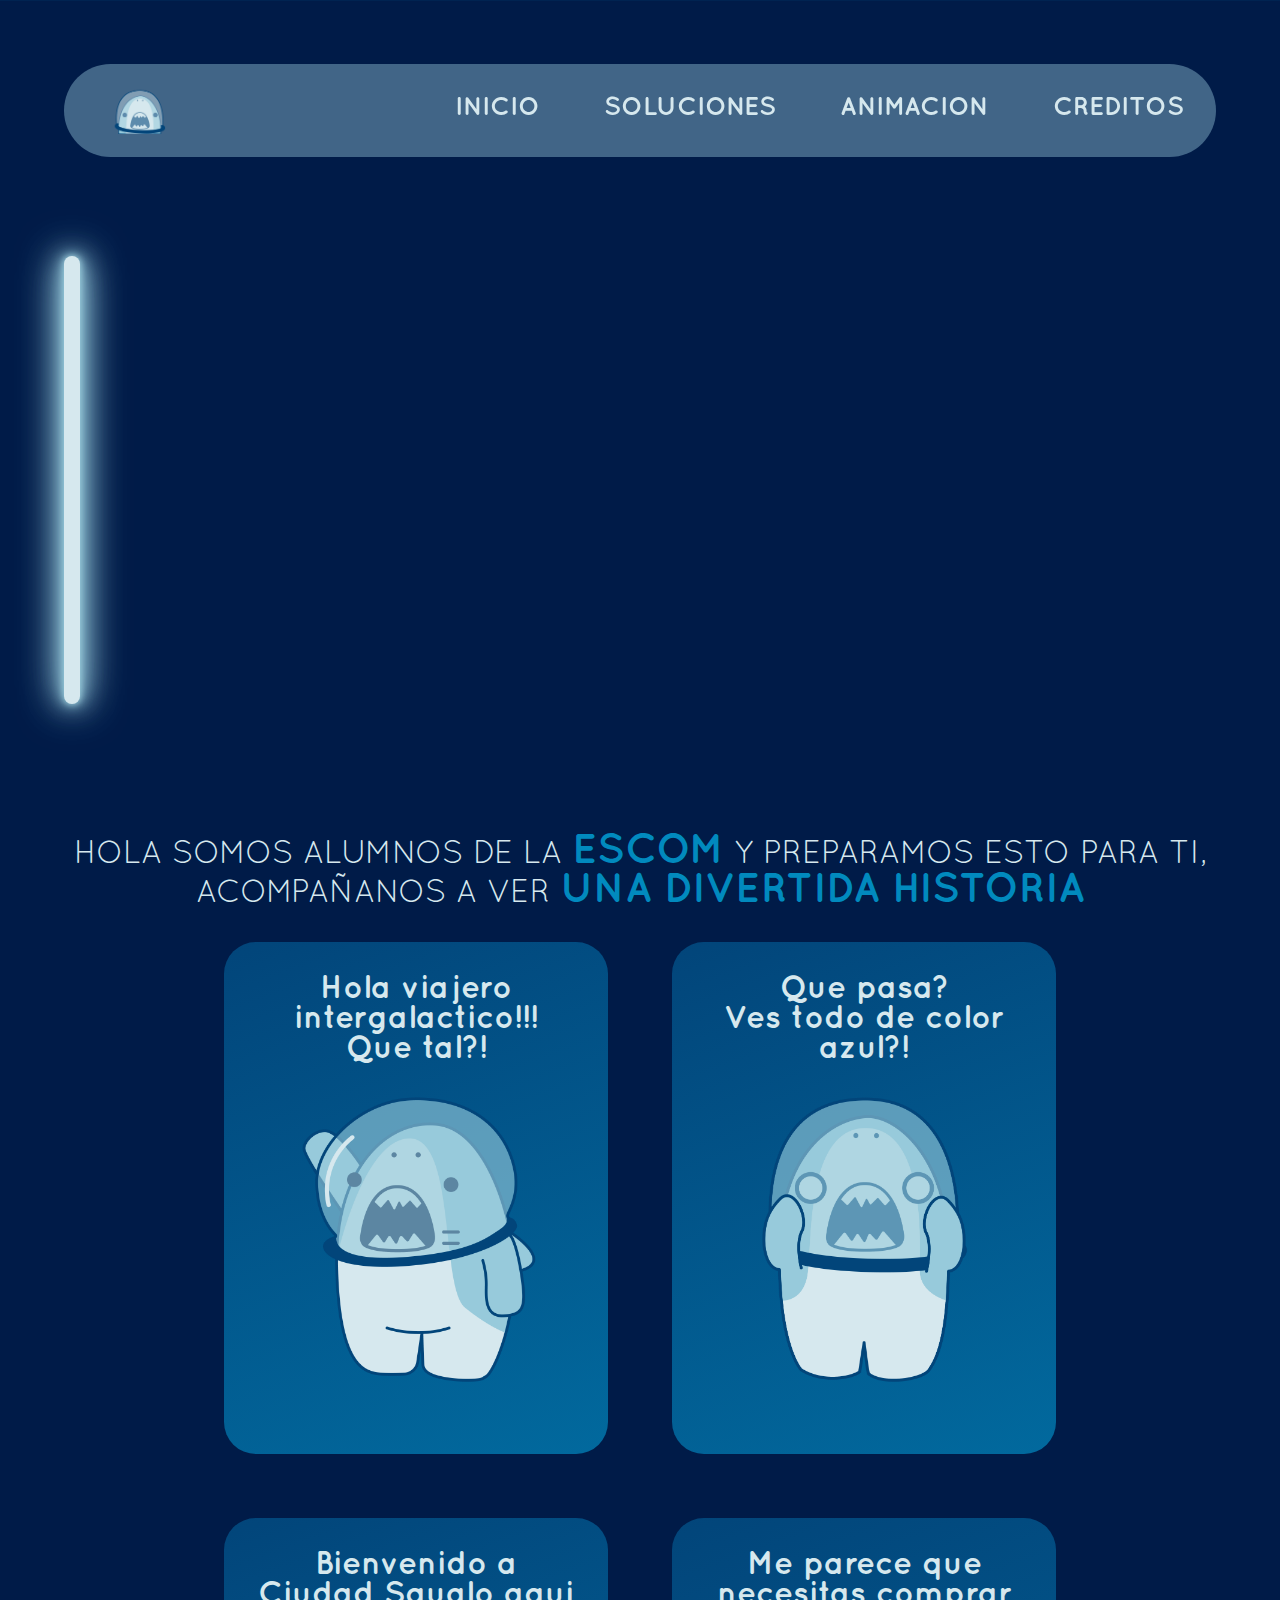
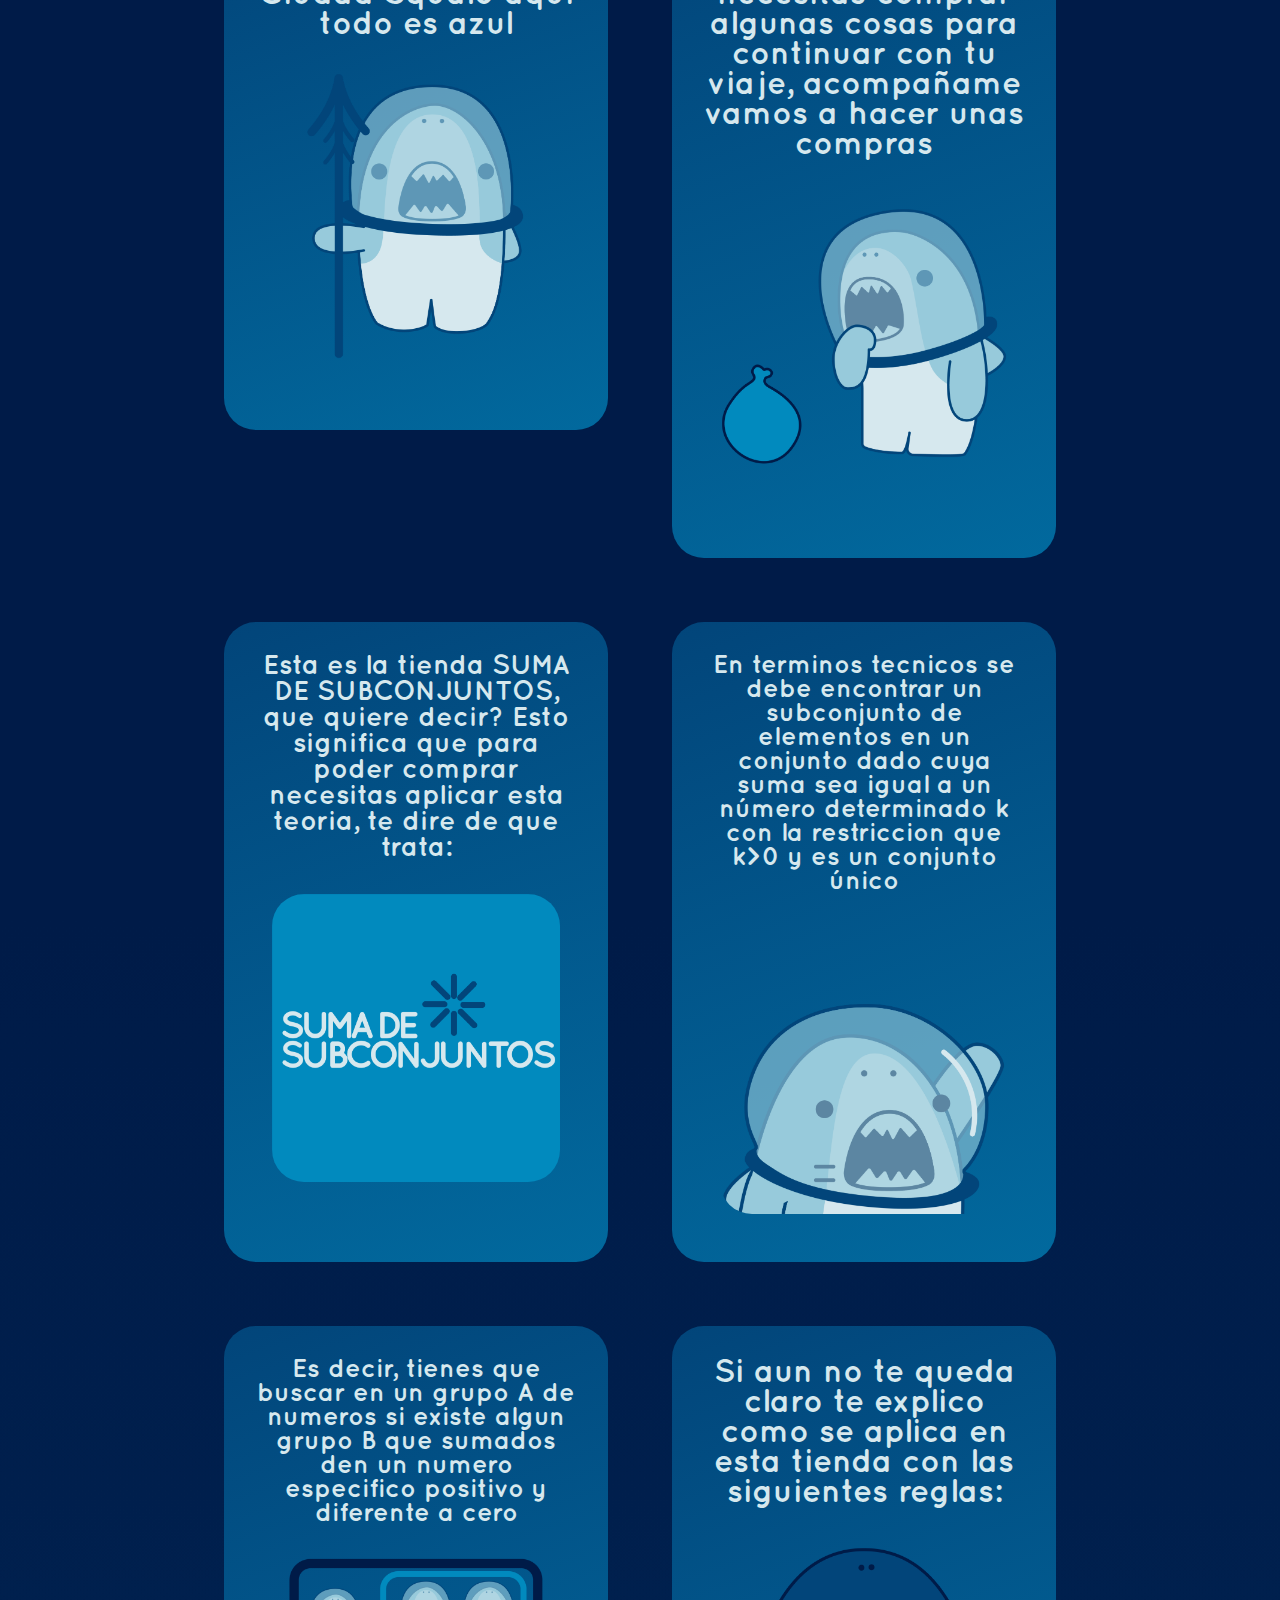
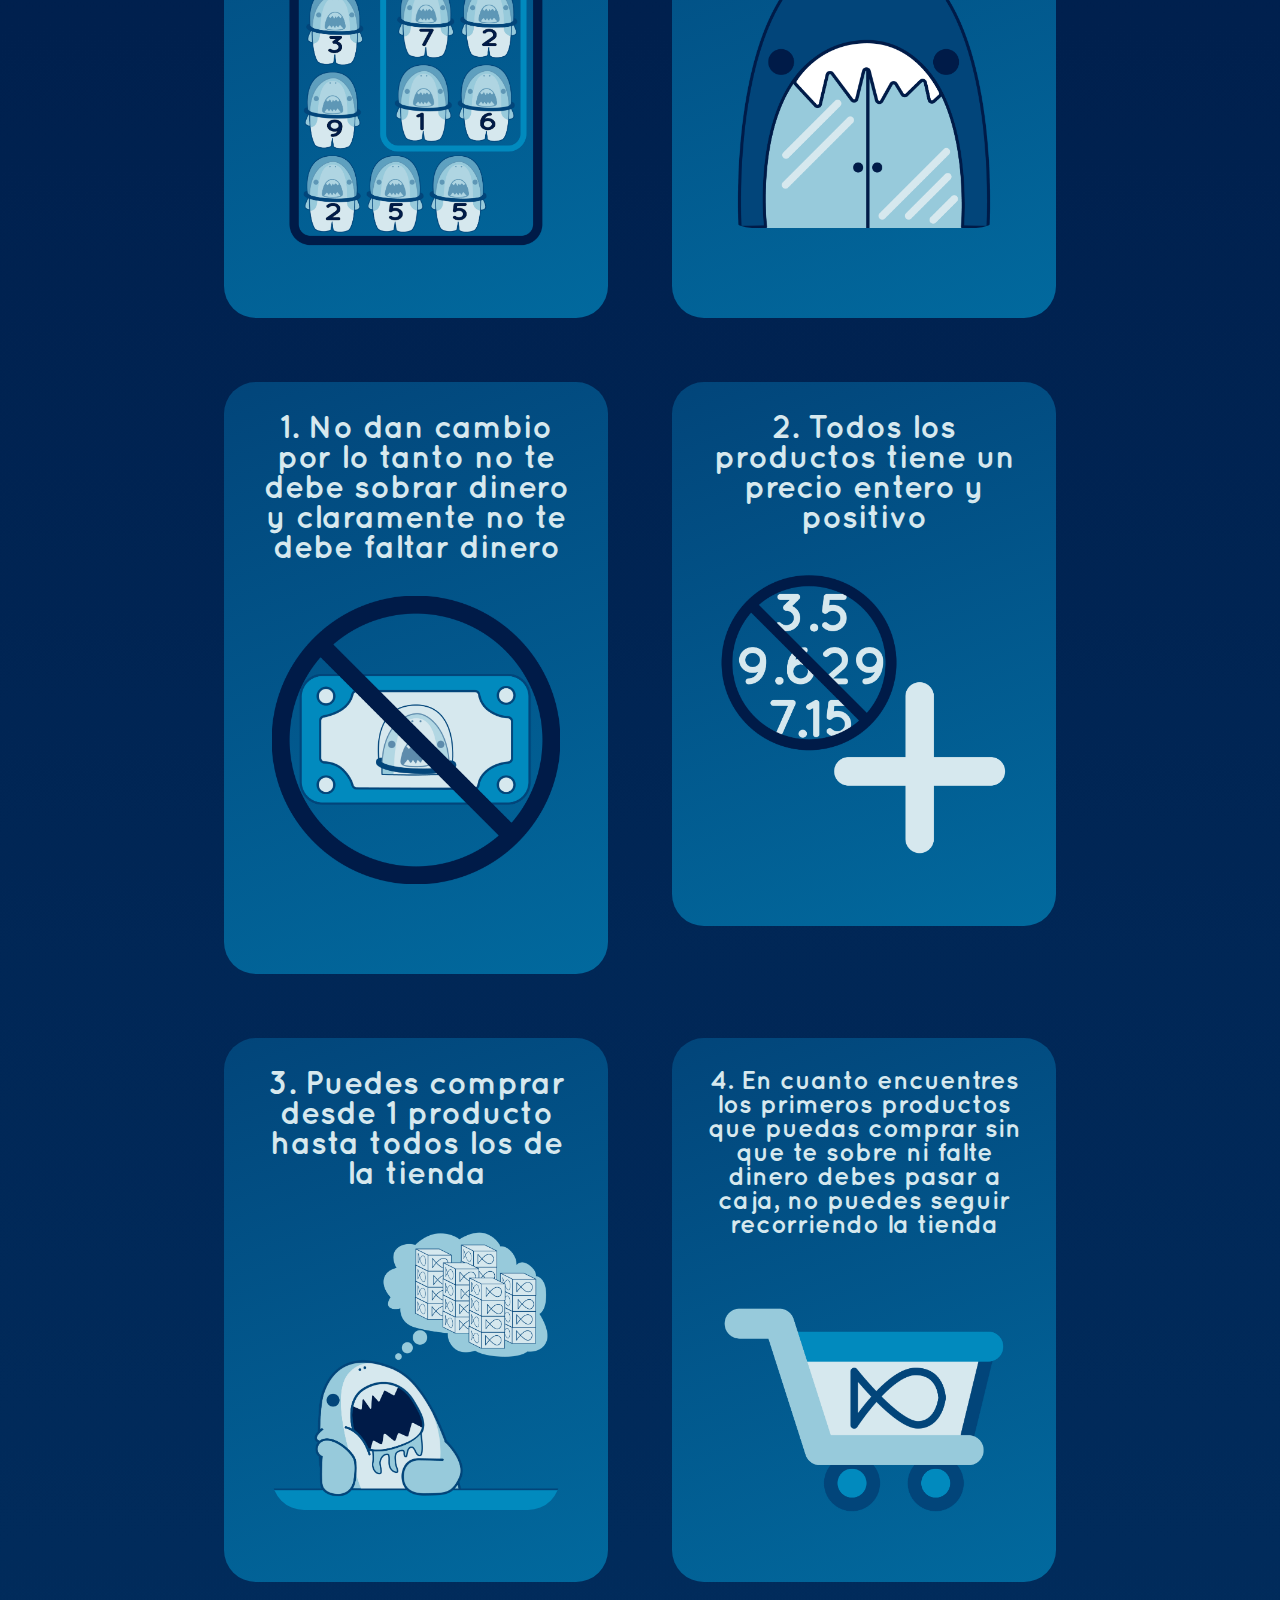
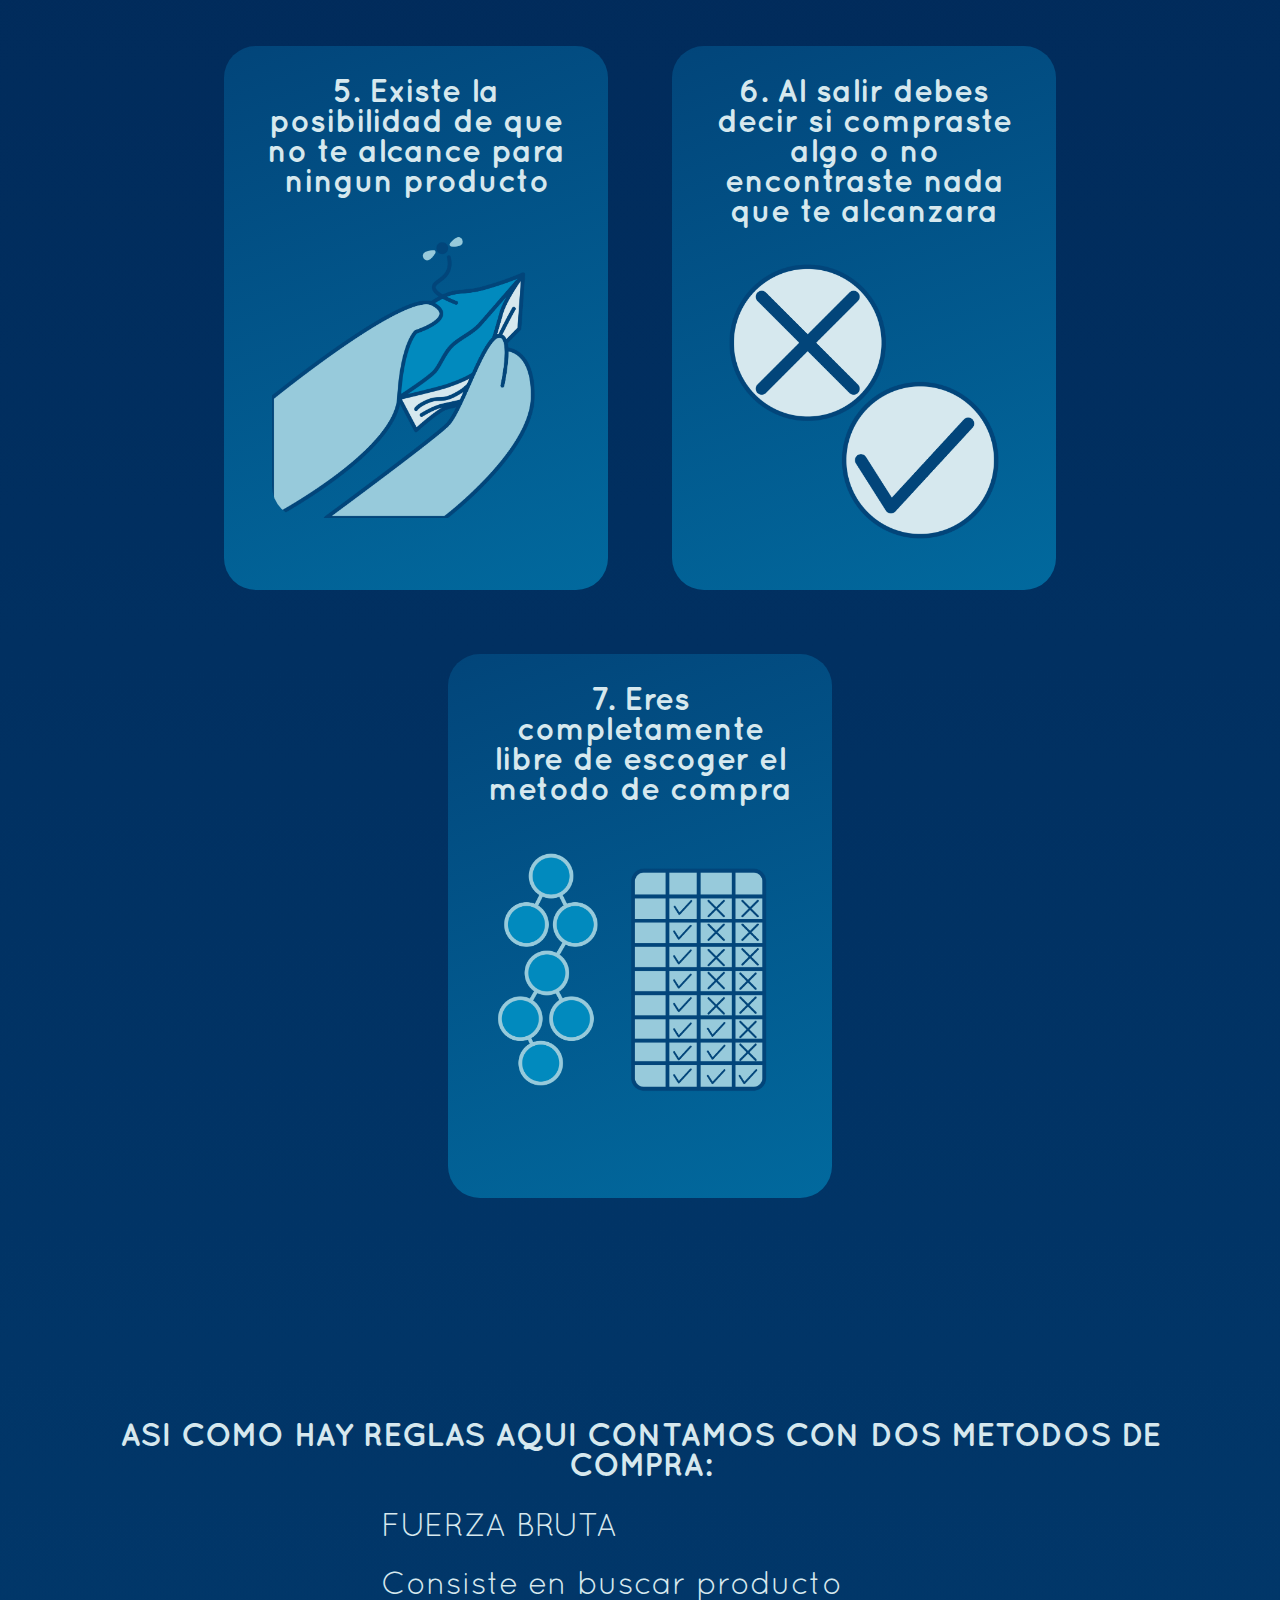
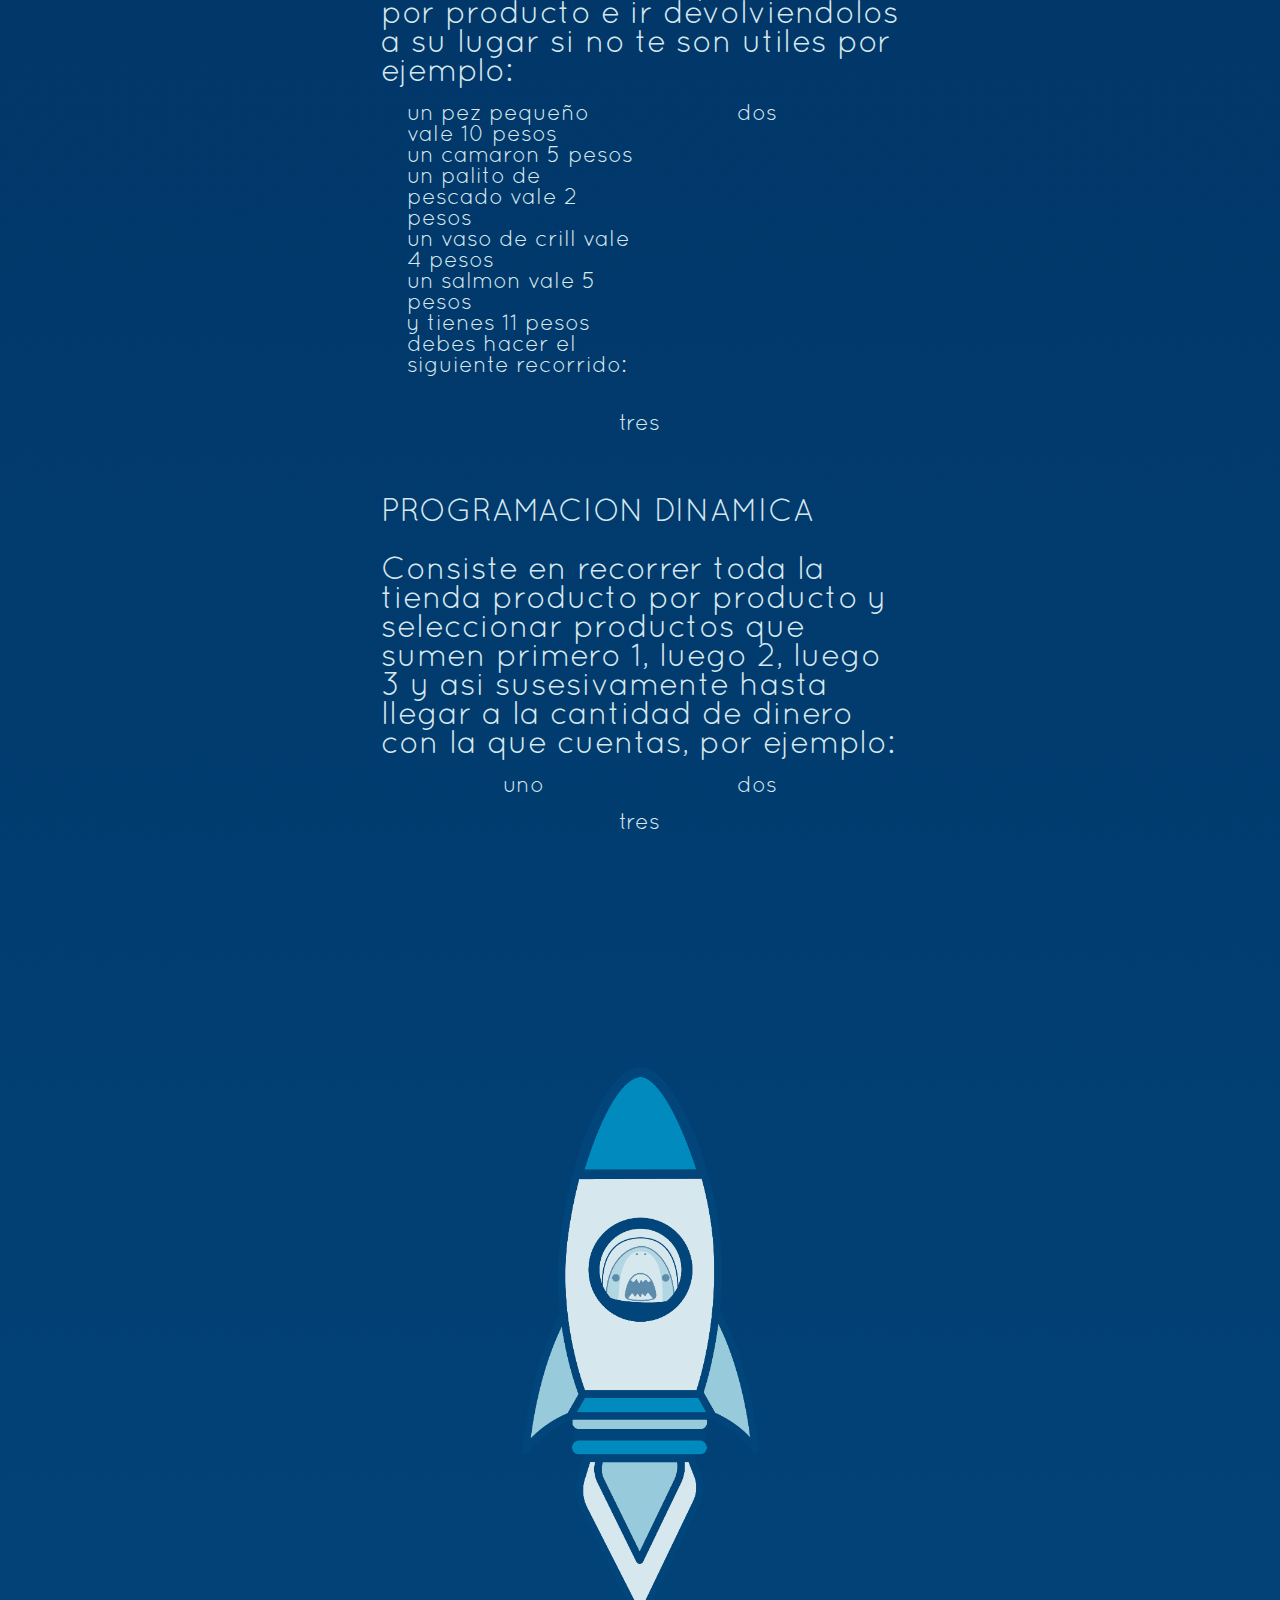
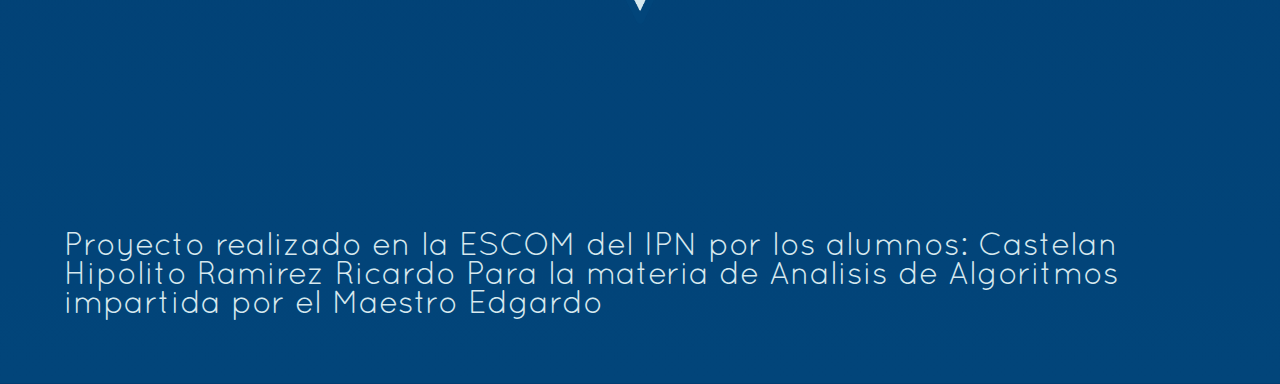
==== commit 3fe14522: "Add files via upload" ====
--- a/index.html
+++ b/index.html
@@ -31,7 +31,7 @@
     </div>
 <main>
     <section class="historia">
-        <p> <span>SECCION INTERACTIVA</span> PARA LA EXPLICACION DE LA SUMA DE SUBCONJUNTOS POR FAVOR <span>PASA EL MOUSE</span> SOBRE CADA UNA DE LAS IMAGENES PARA DESCUBRIR <span>UNA DIVERTIDA HISTORIA</span></p>
+        <p>HOLA SOMOS ALUMNOS DE LA <span>ESCOM</span> Y PREPARAMOS ESTO PARA TI, ACOMPAÑANOS A VER <span>UNA DIVERTIDA HISTORIA</span></p>
         <section>
             <p class="card_content">Hola viajero intergalactico!!! <br>Que tal?!</p>
             <img src="./ALGORITMOS_Mesa de trabajo 1.png" alt="">
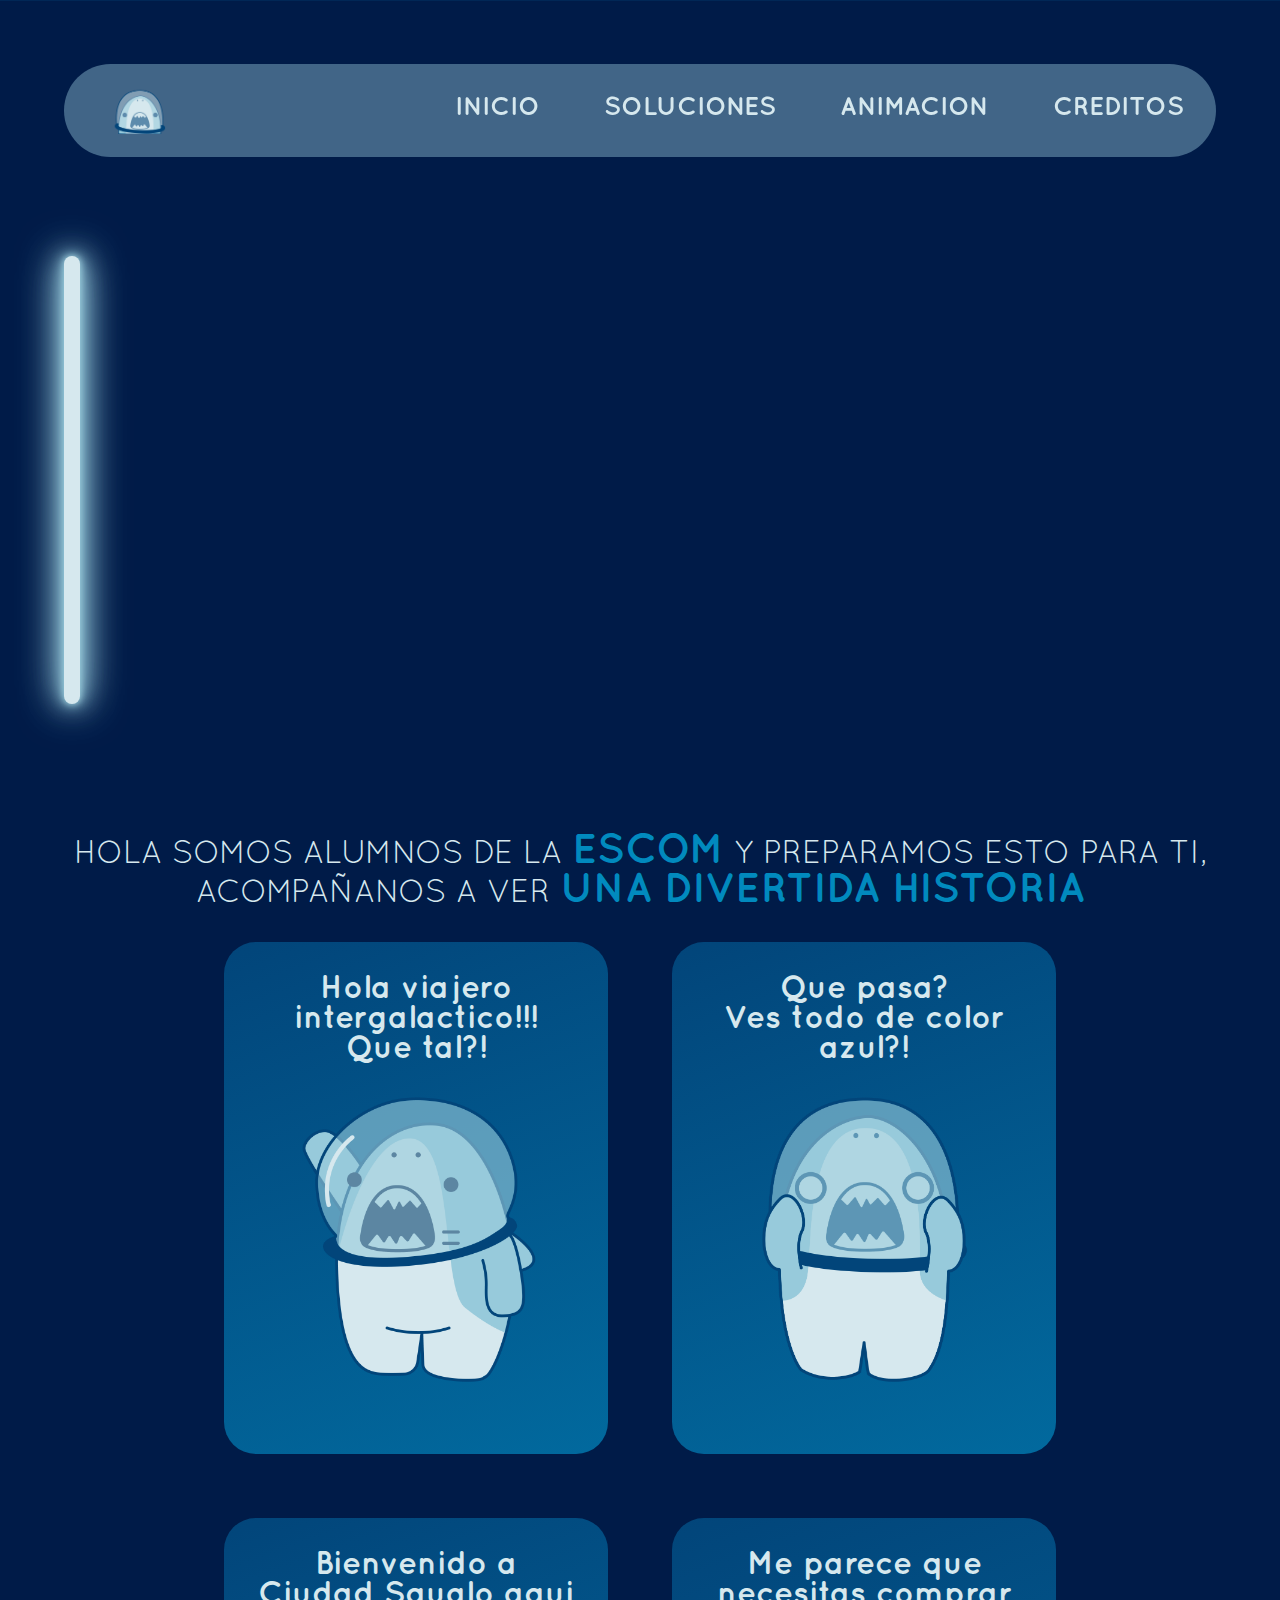
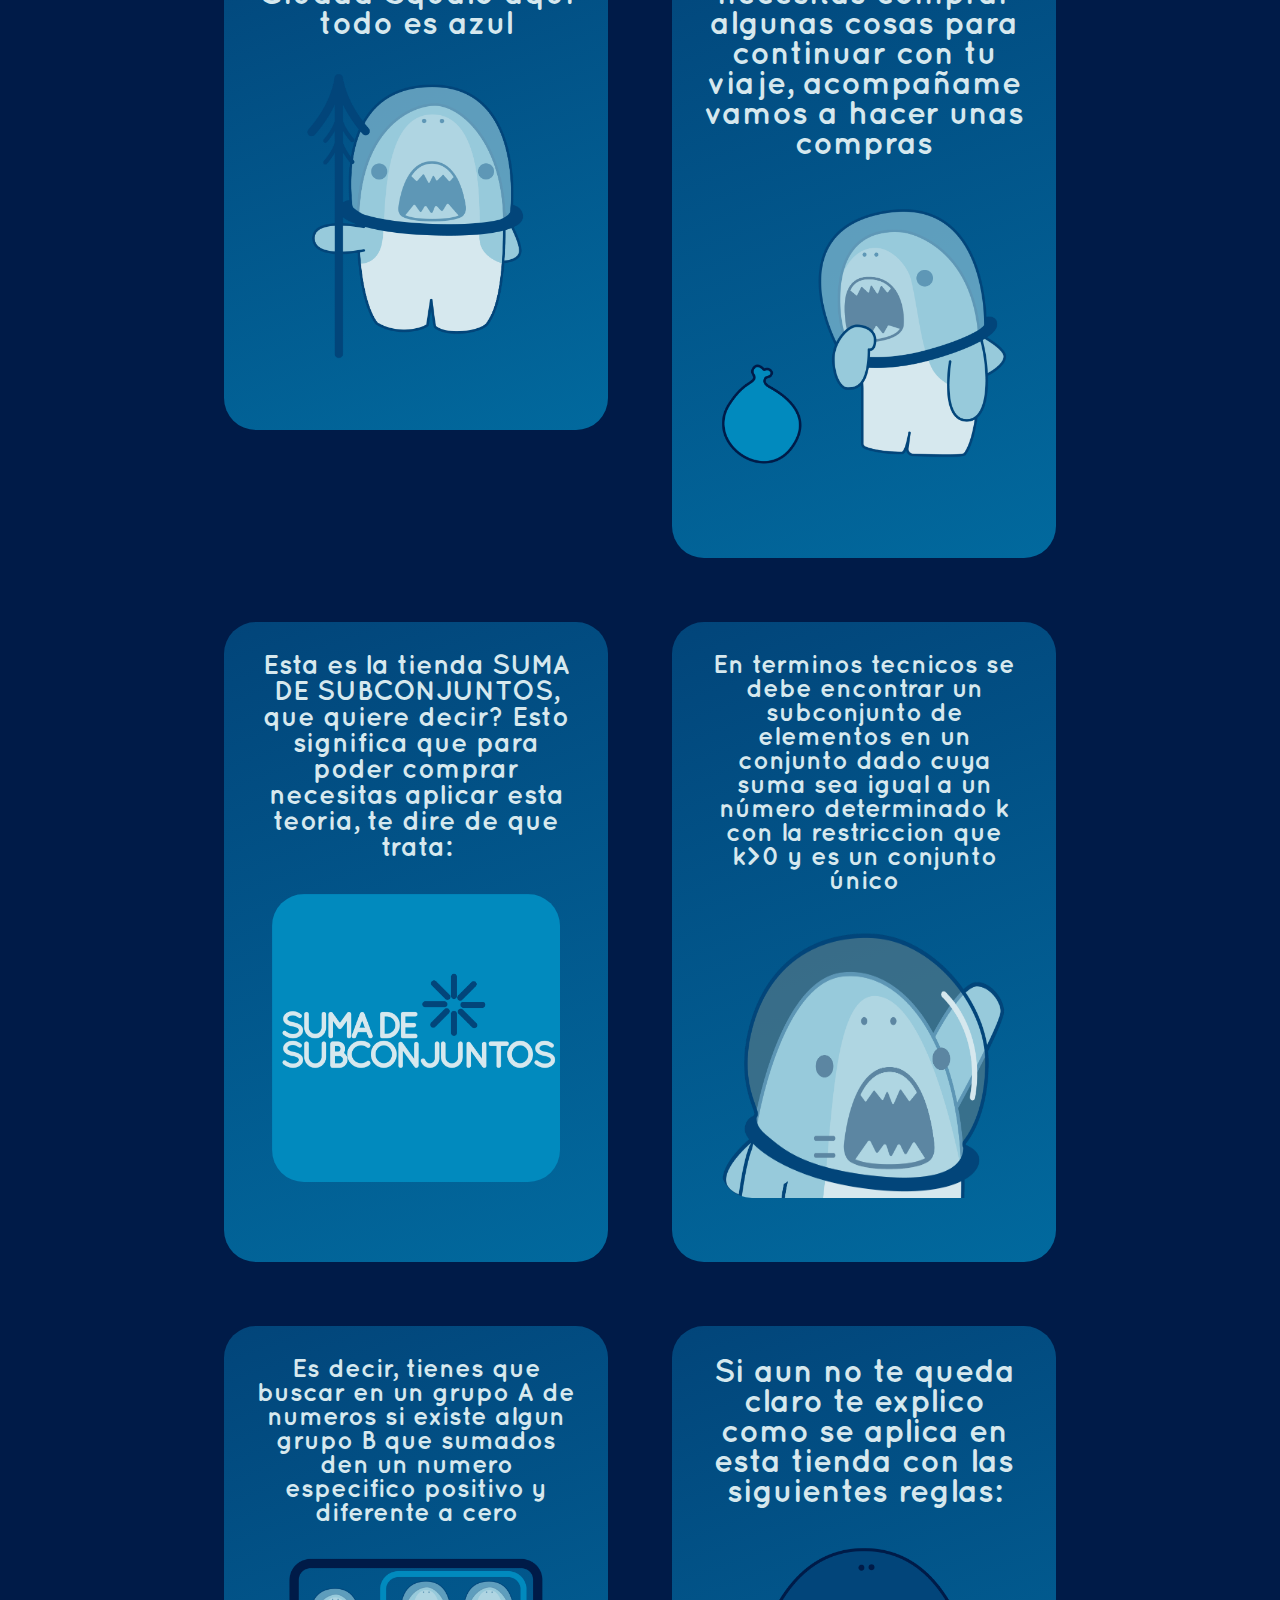
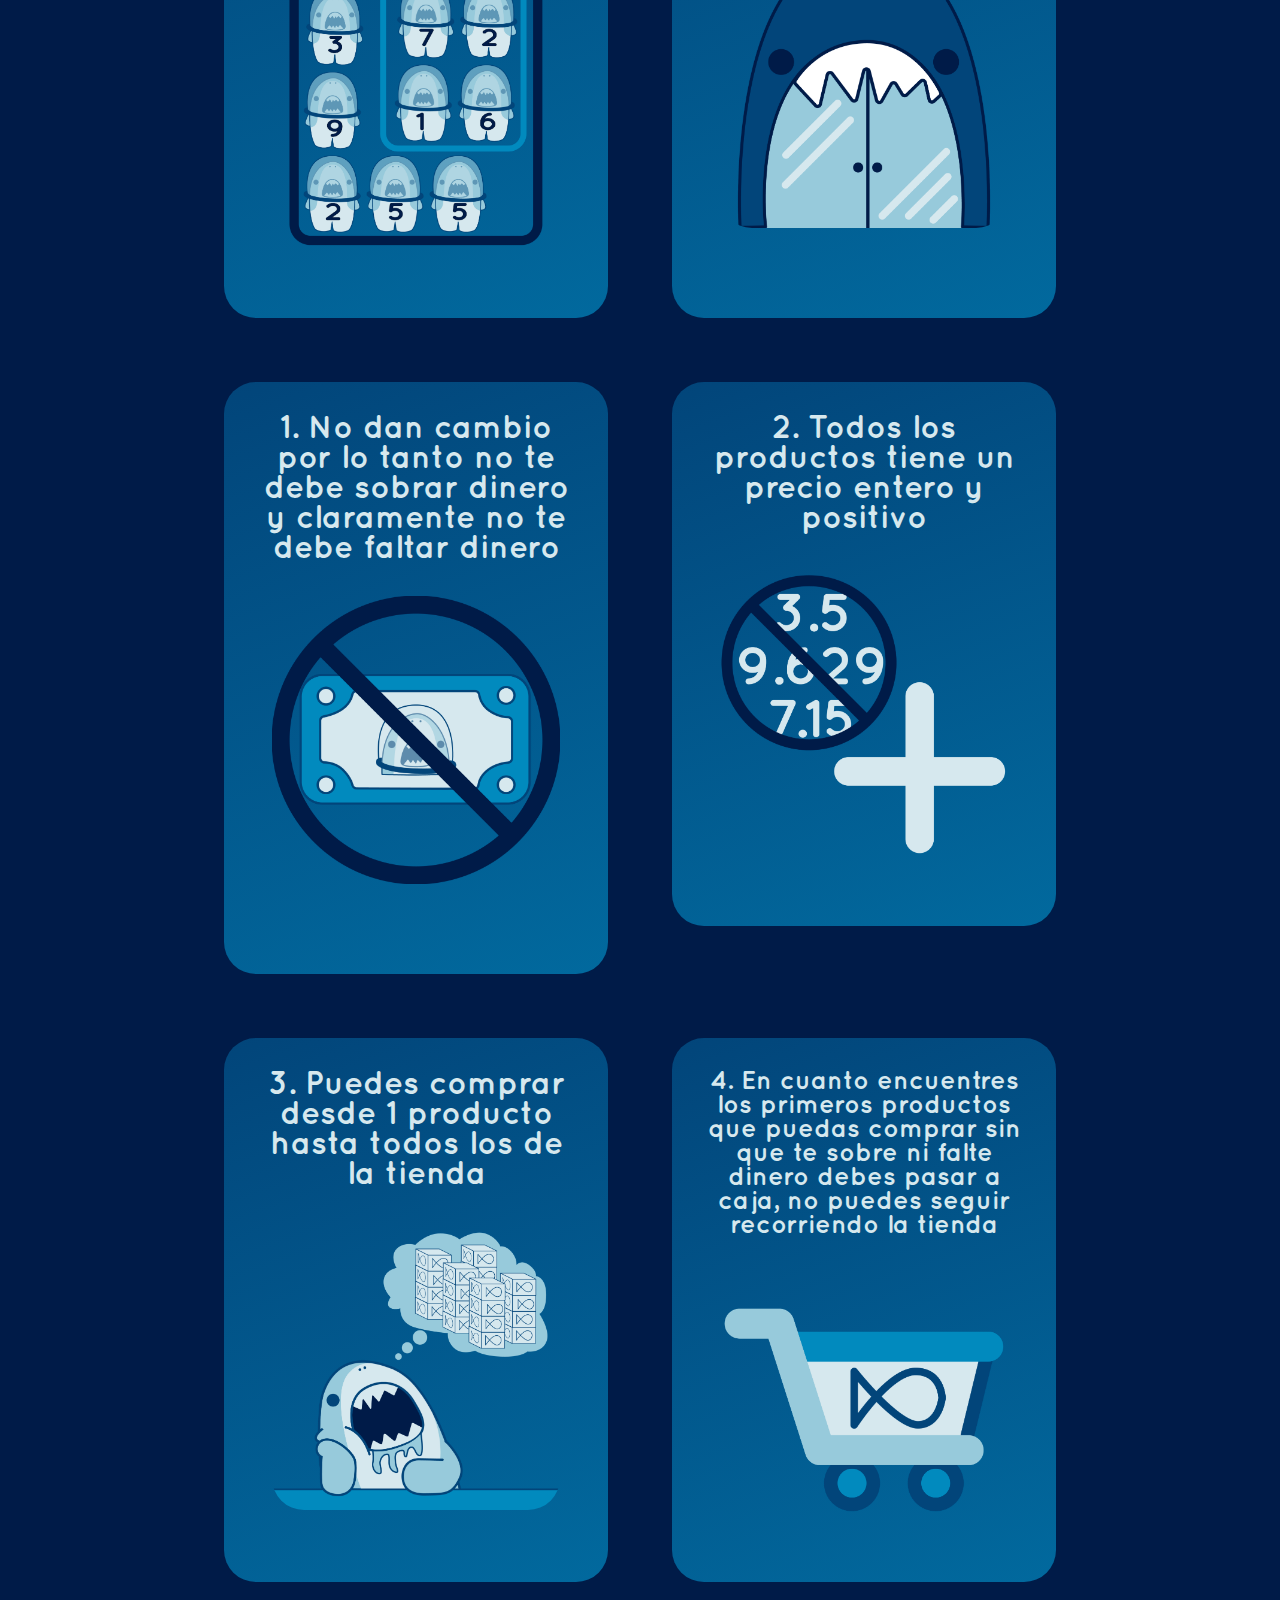
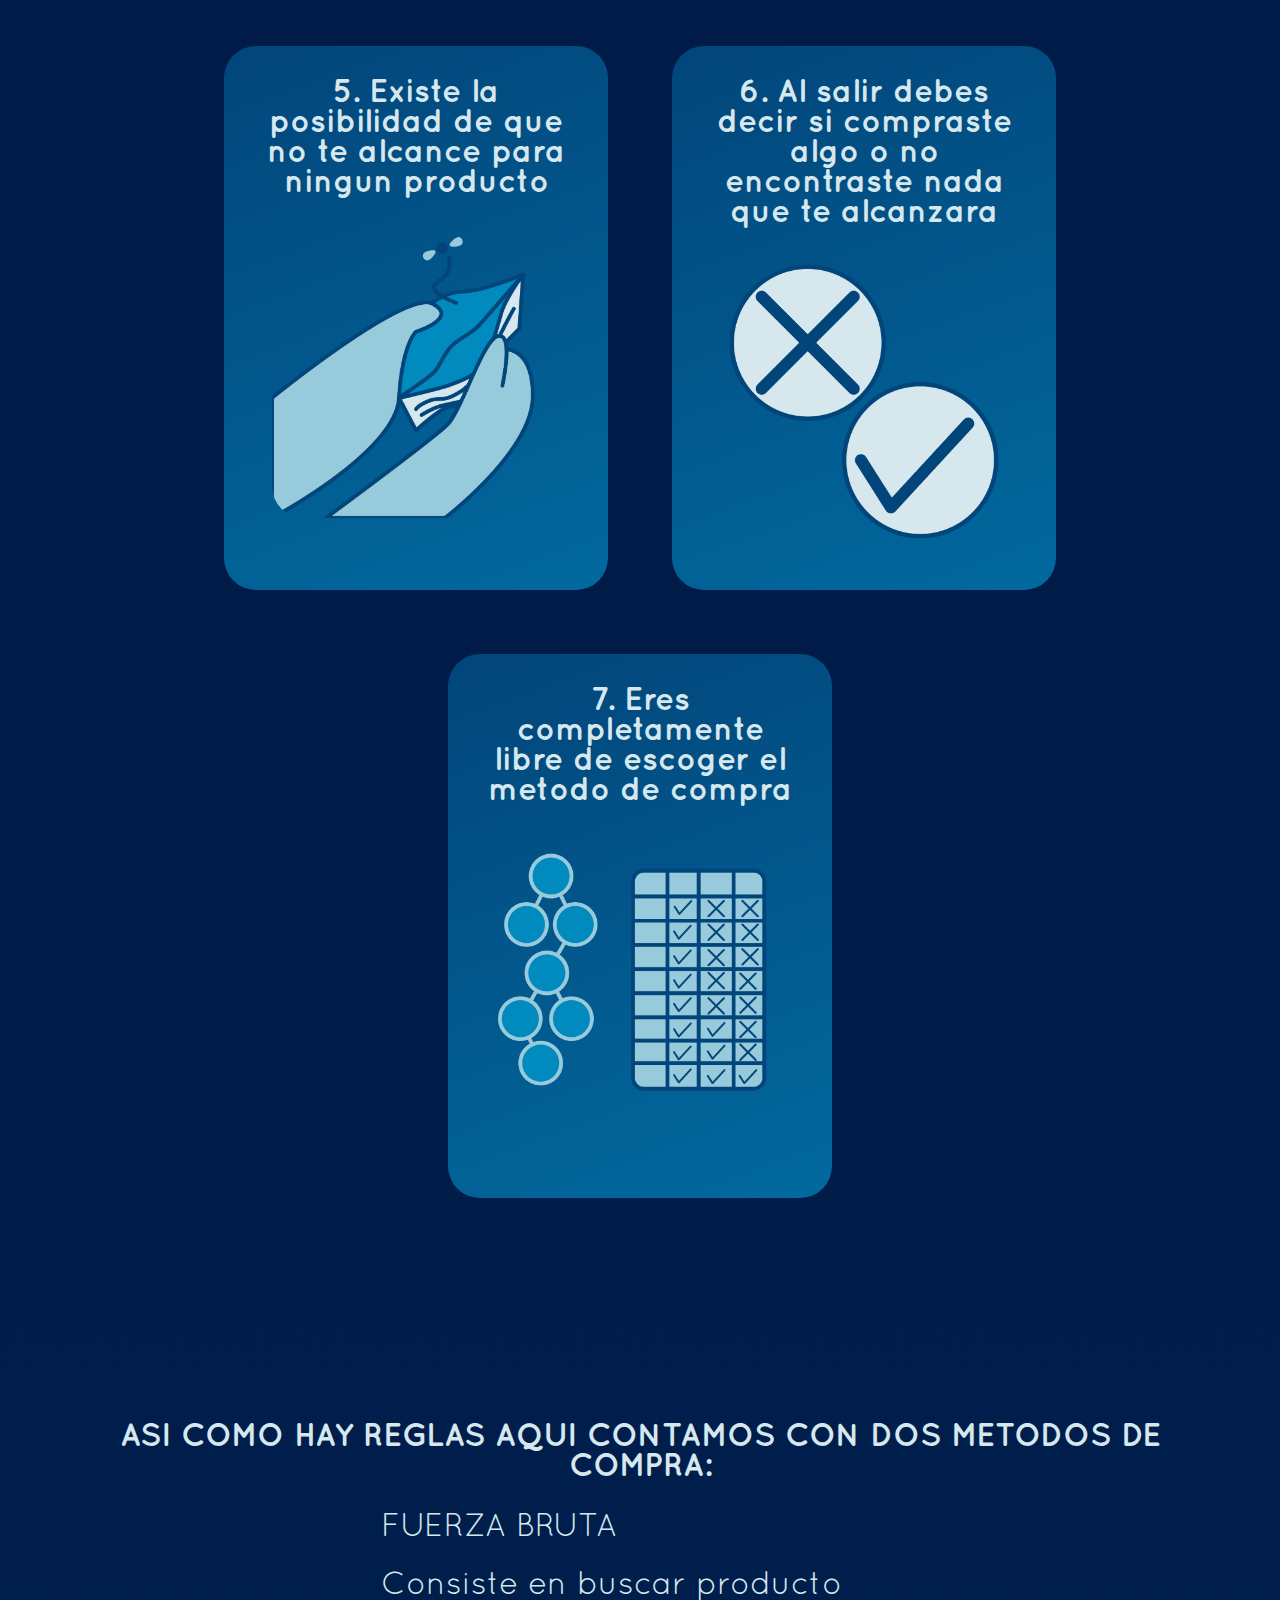
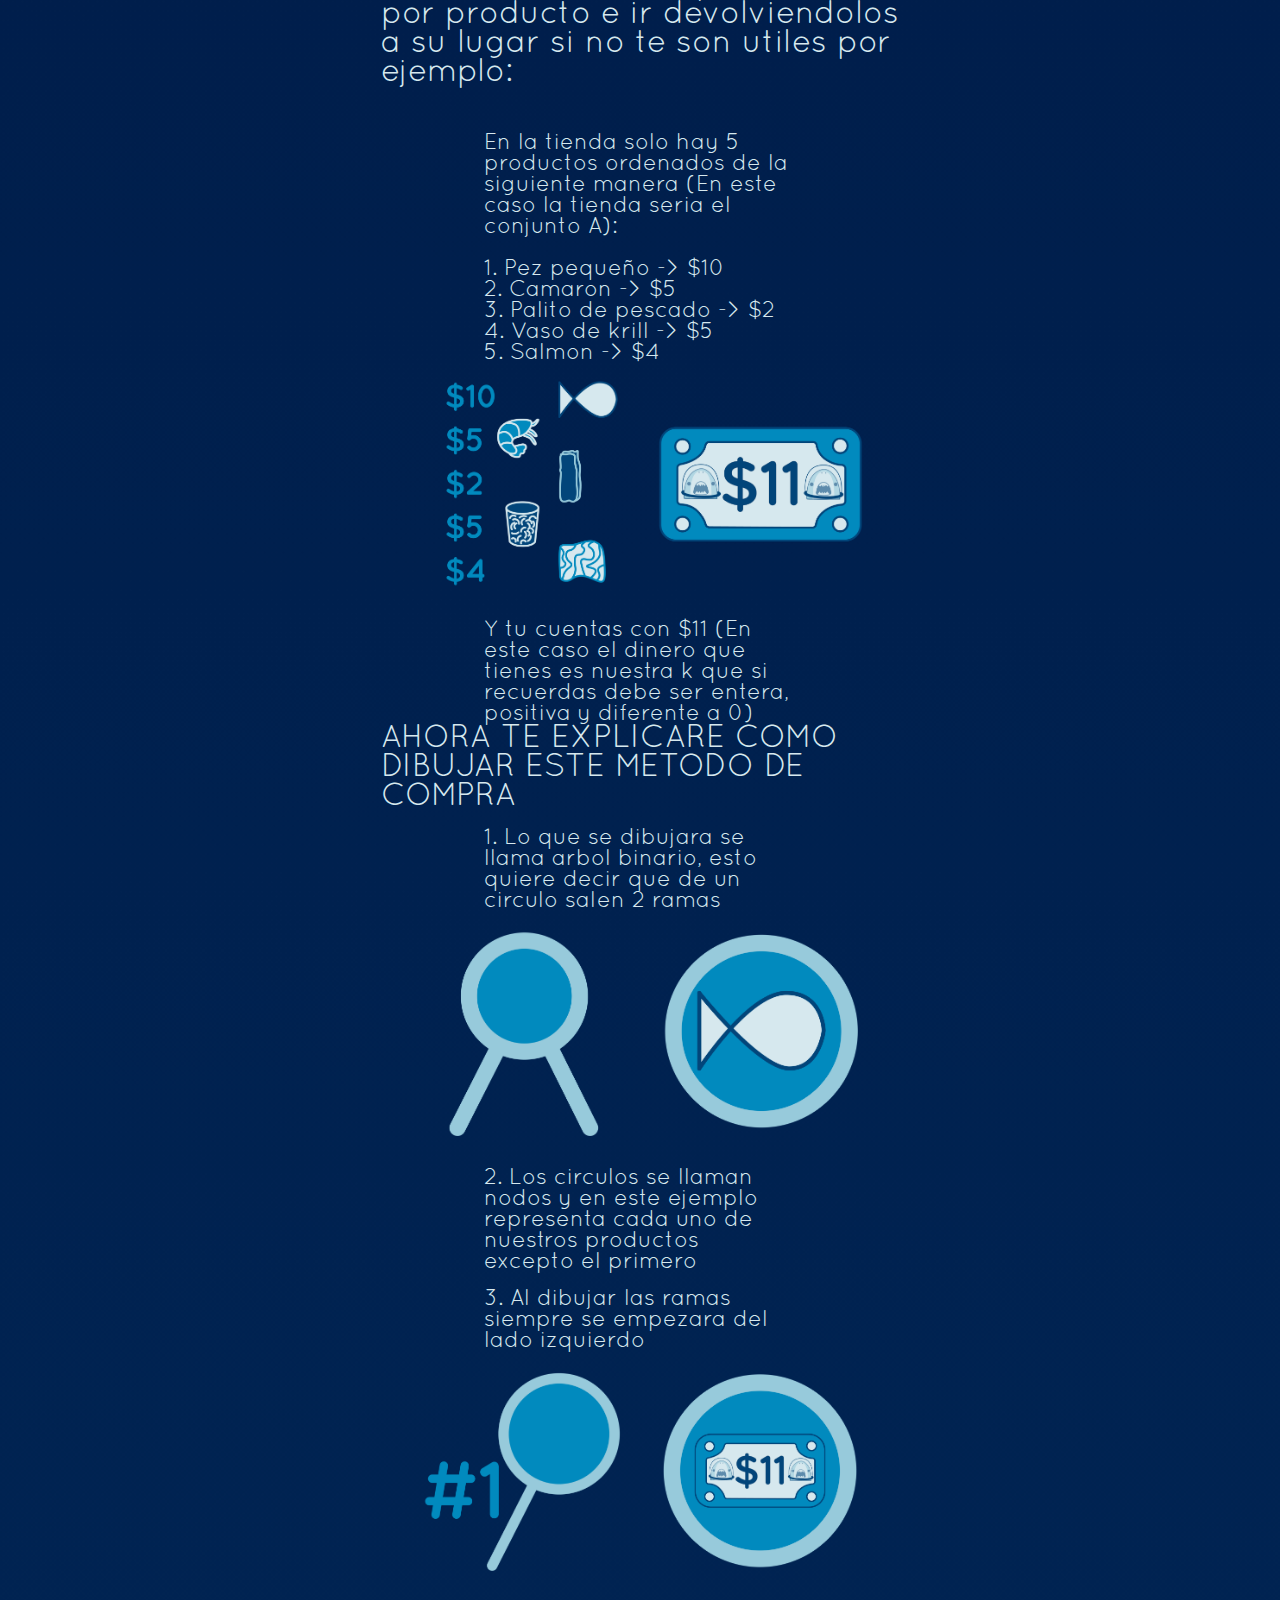
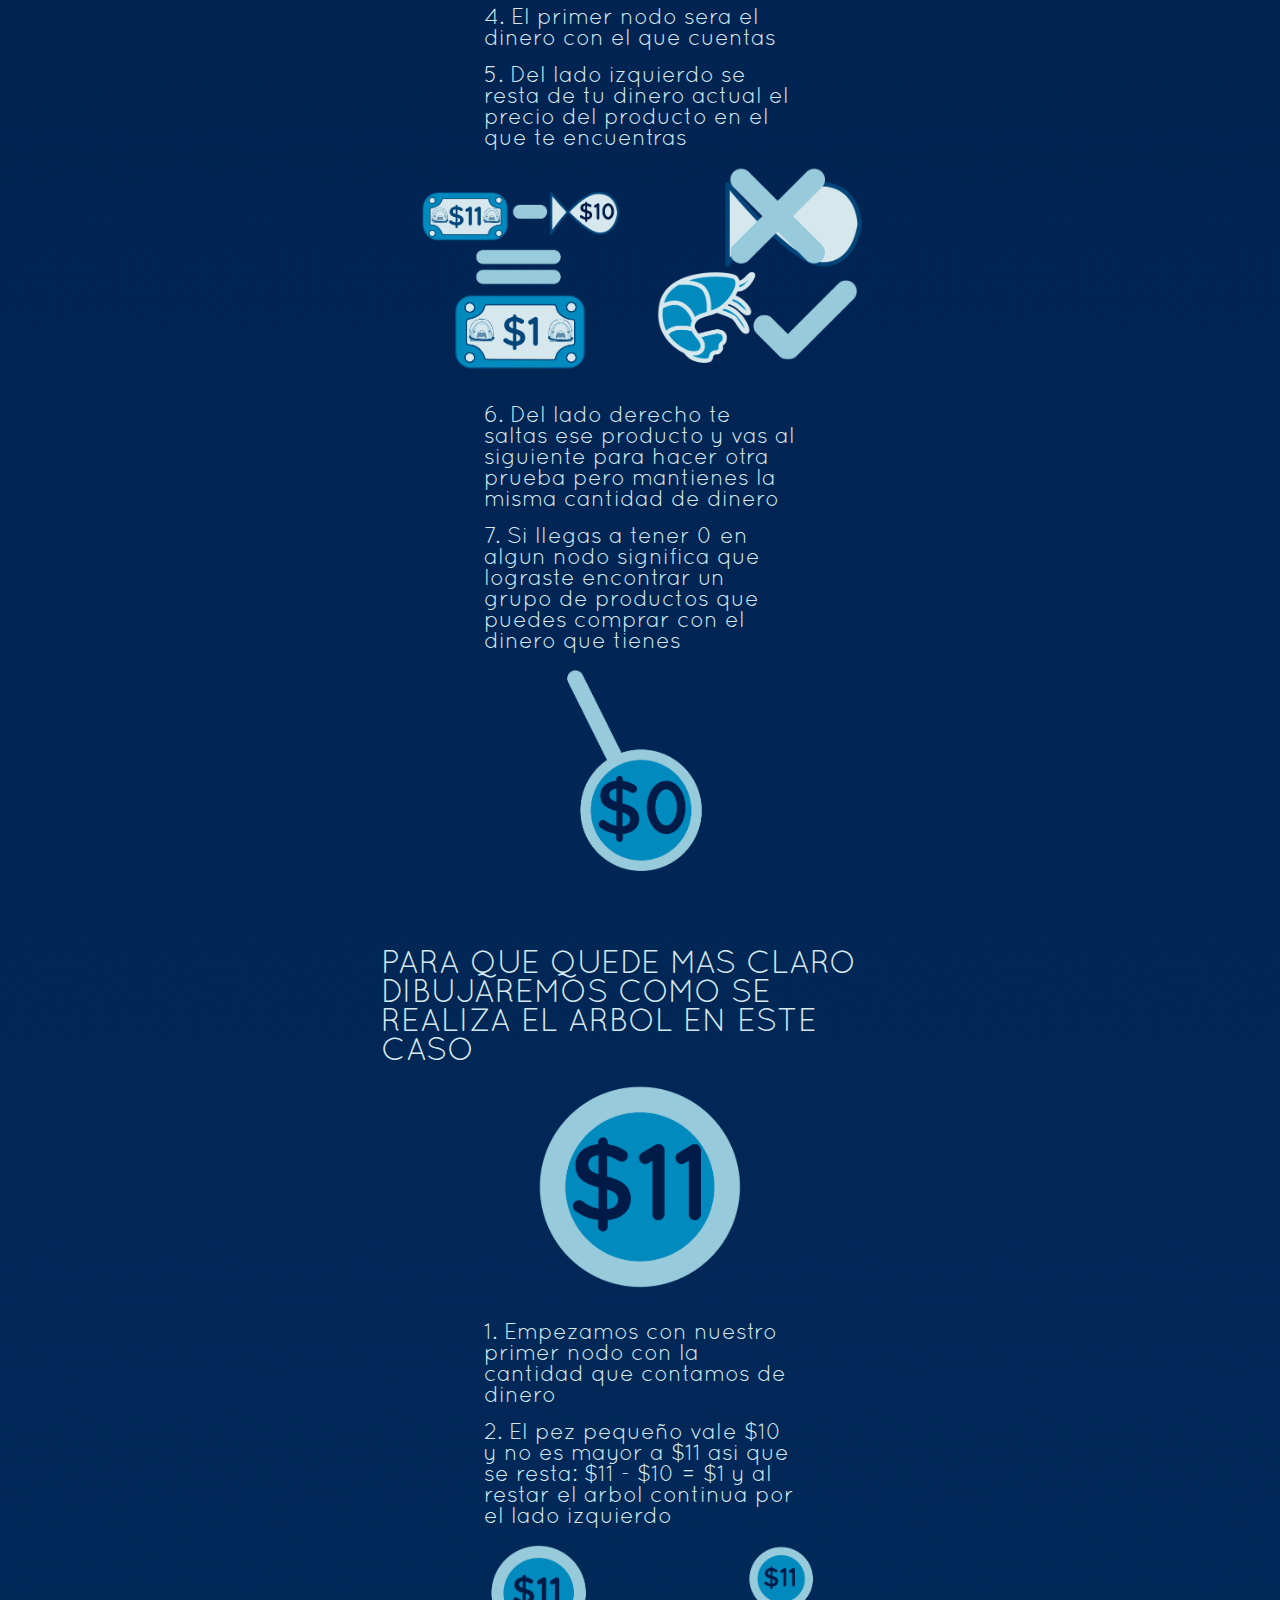
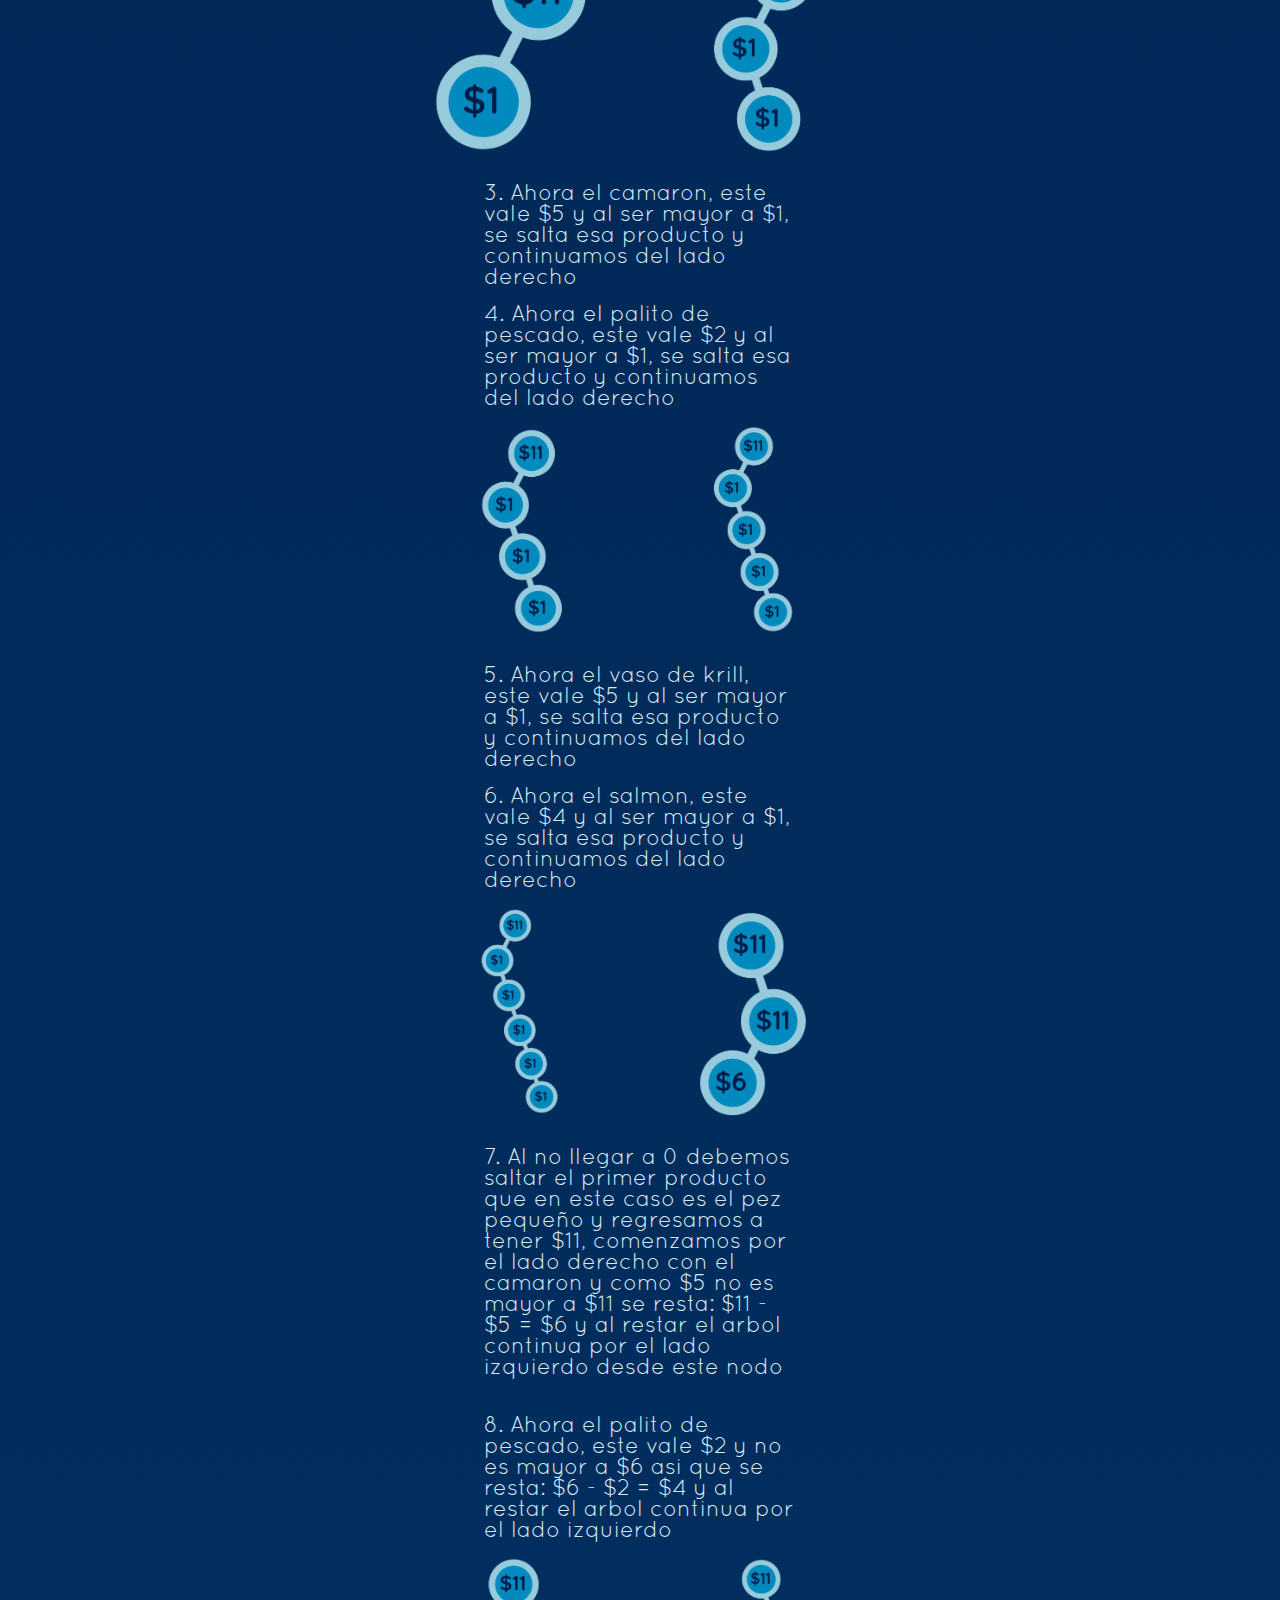
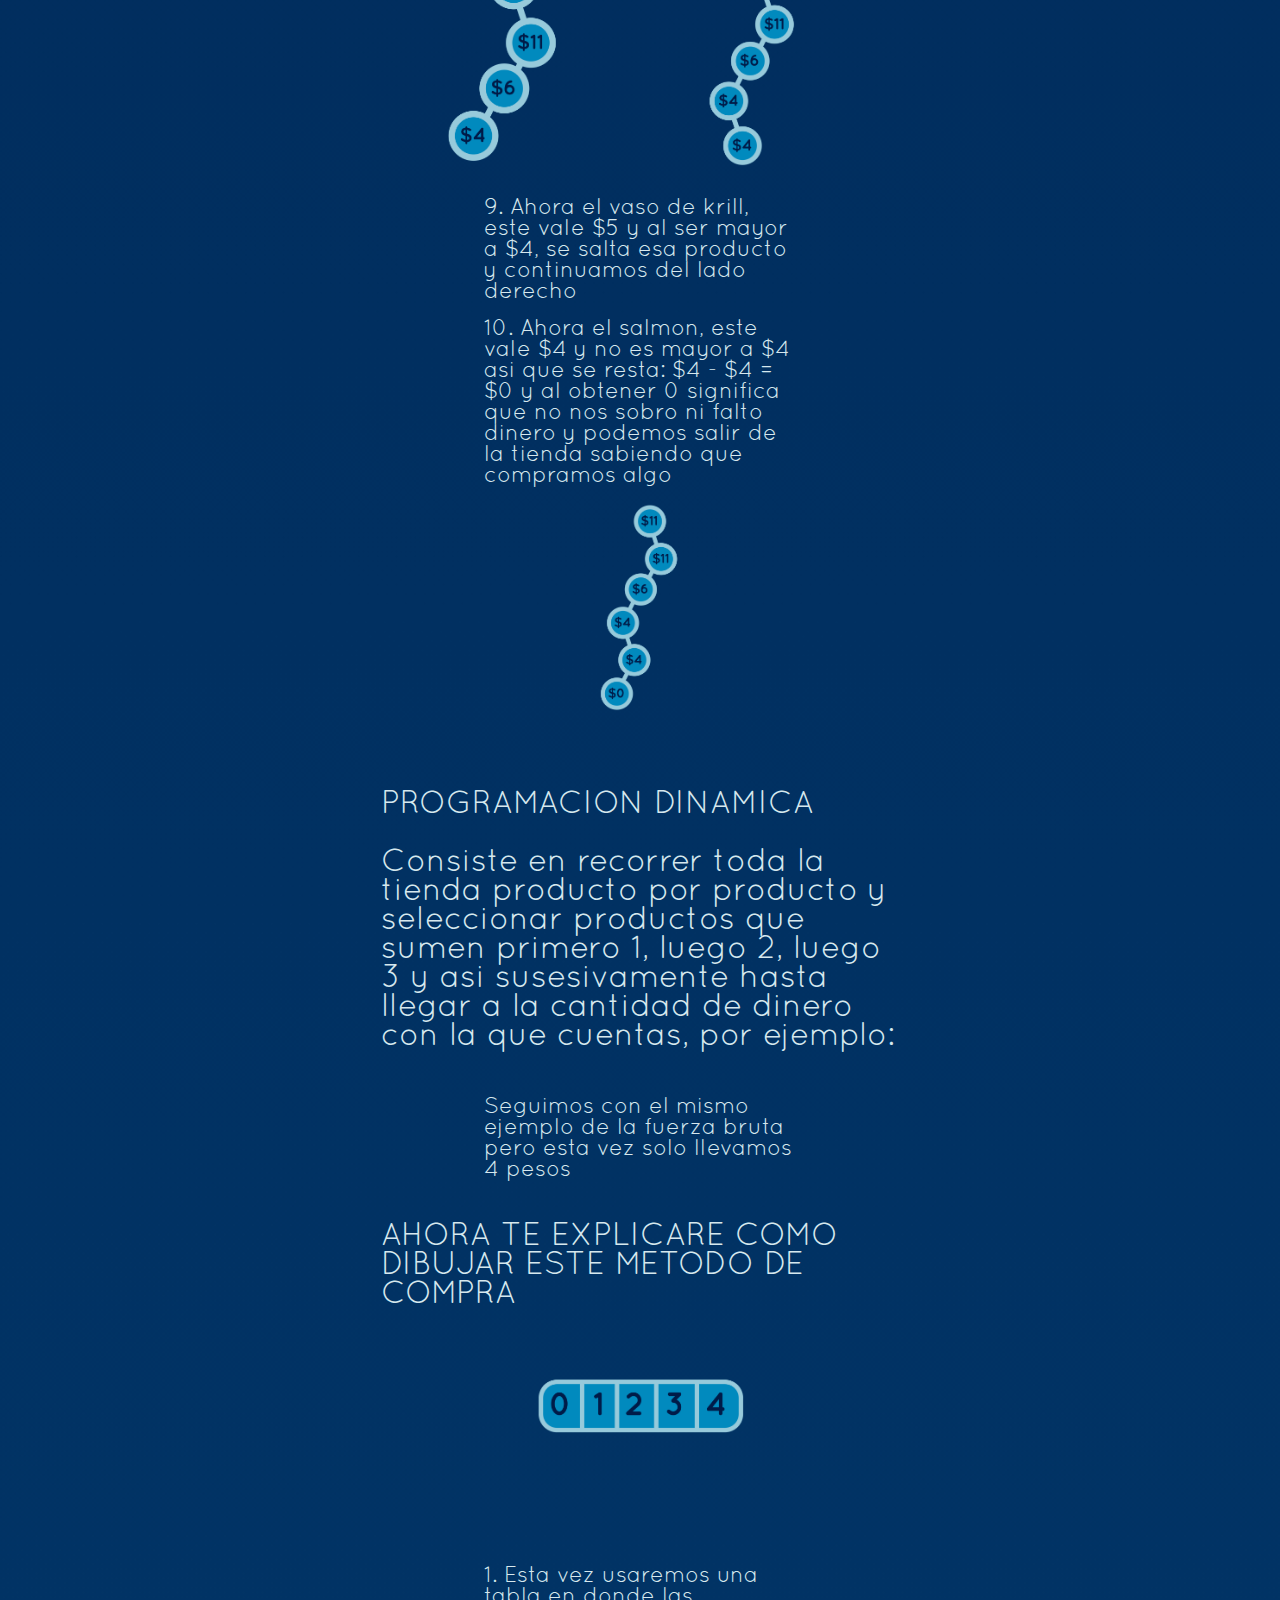
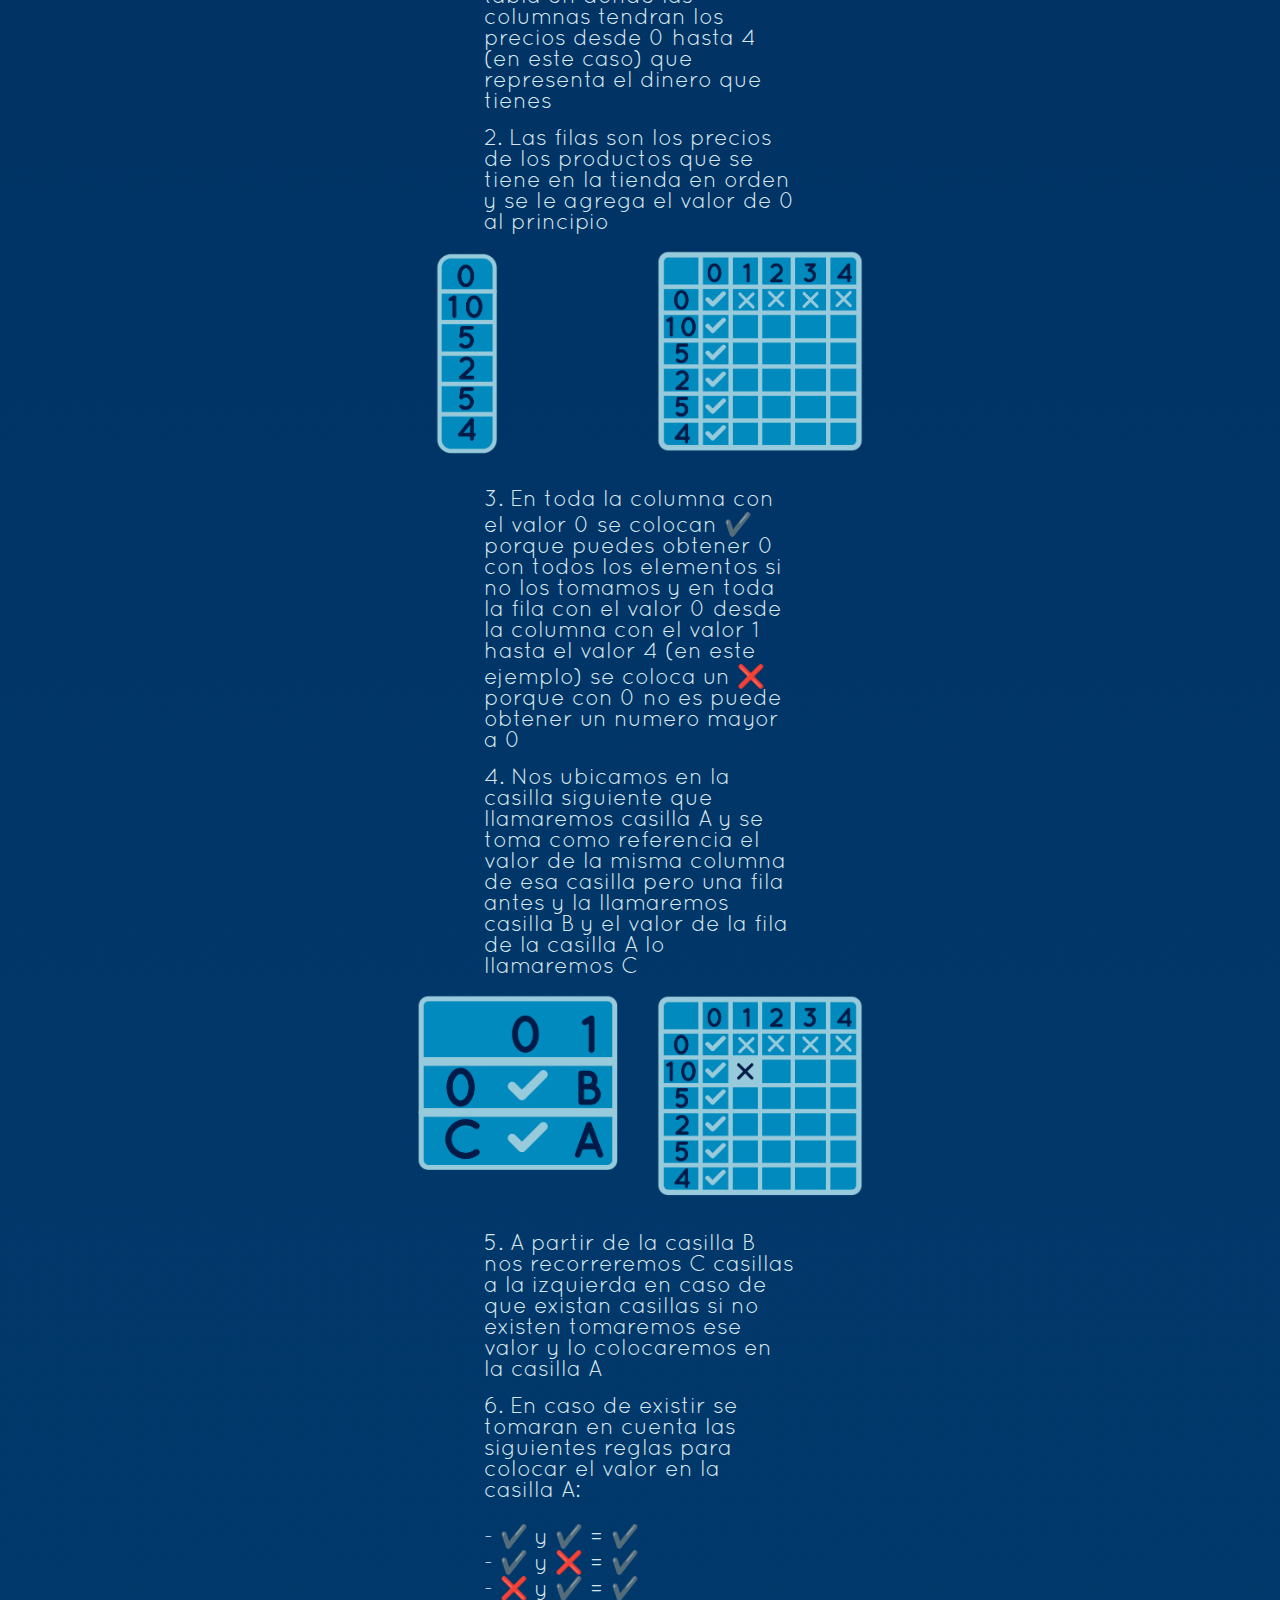
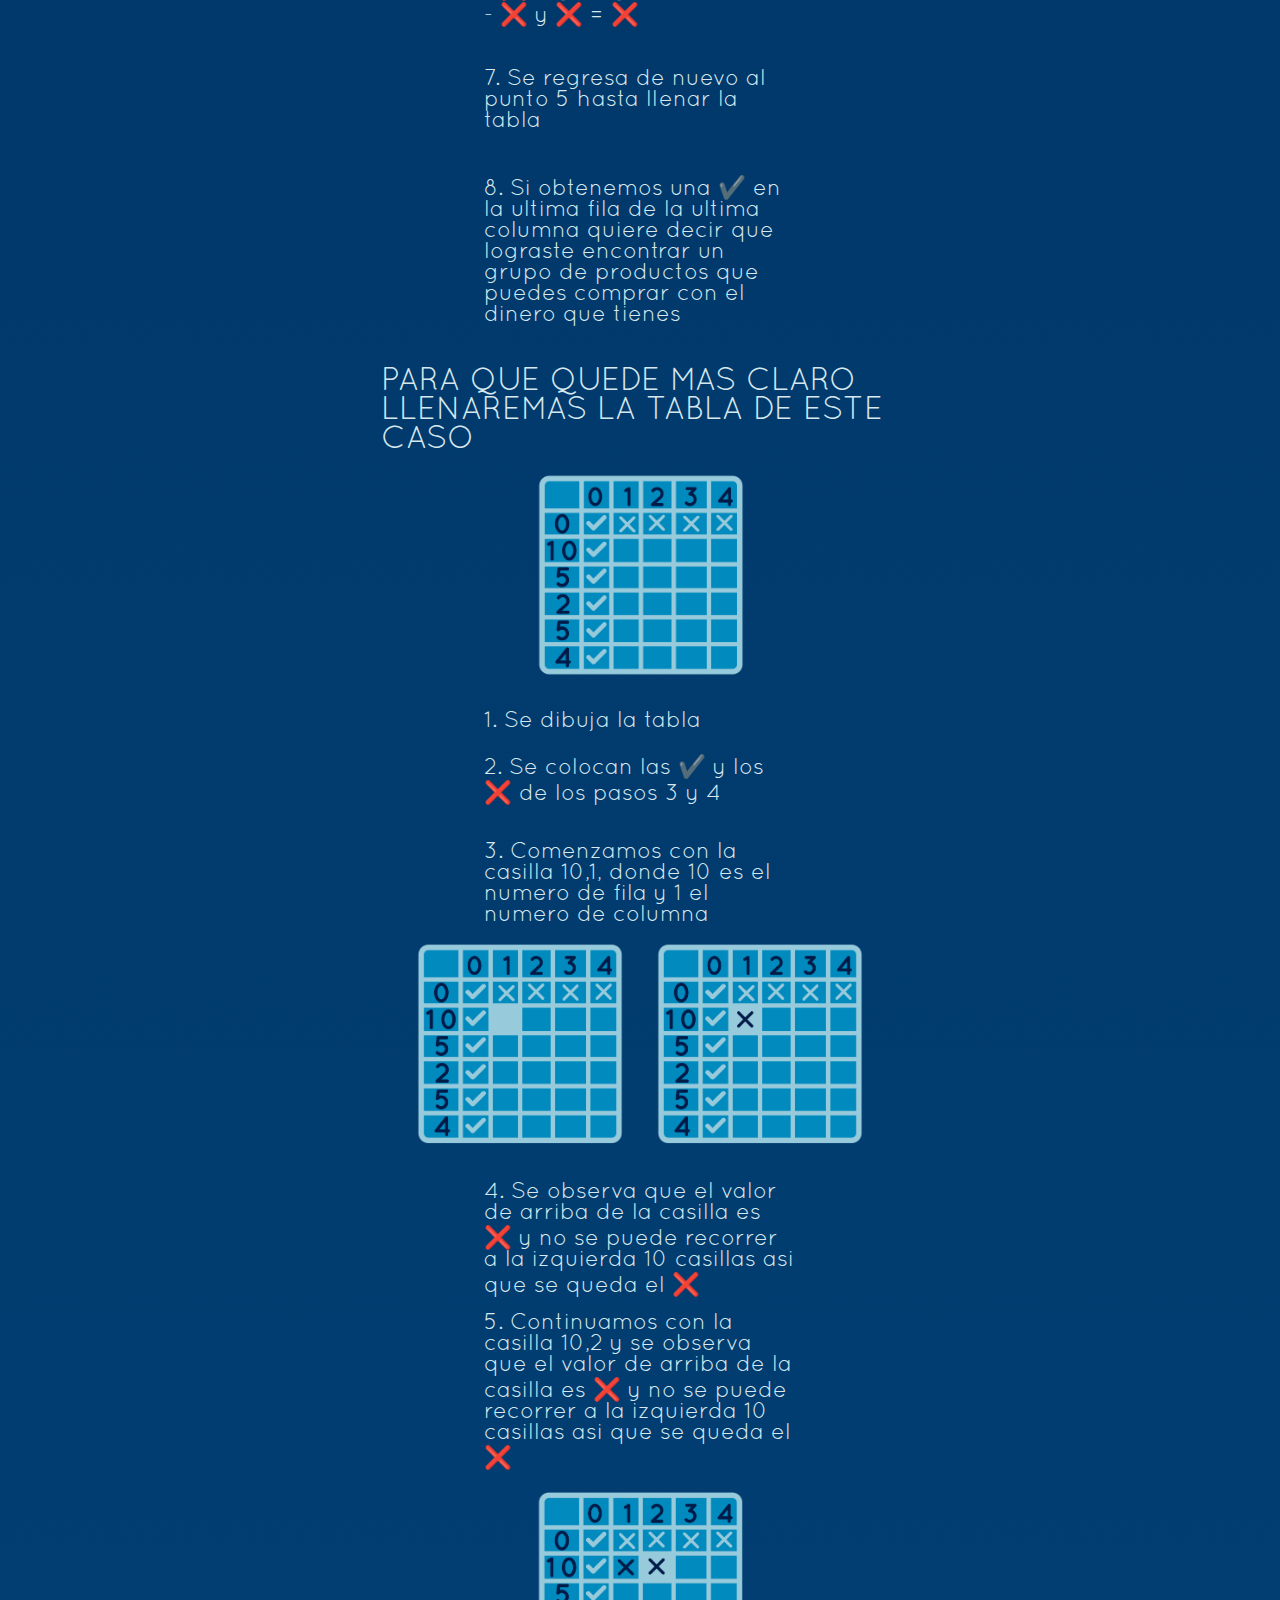
==== commit 8ff7ff03: "Add files via upload" ====
--- a/index.html
+++ b/index.html
@@ -12,7 +12,7 @@
     <header>
         <nav>
             <section> 
-                <img src="./ALGORITMOS-13.png" alt="NADA"> 
+                <img src="./img/ALGORITMOS-13.png" alt="NADA"> 
             </section>
             <ol>
                 <a href="#inicio"><button><li>INICIO</li></button></a>
@@ -34,63 +34,63 @@
         <p>HOLA SOMOS ALUMNOS DE LA <span>ESCOM</span> Y PREPARAMOS ESTO PARA TI, ACOMPAÑANOS A VER <span>UNA DIVERTIDA HISTORIA</span></p>
         <section>
             <p class="card_content">Hola viajero intergalactico!!! <br>Que tal?!</p>
-            <img src="./ALGORITMOS_Mesa de trabajo 1.png" alt="">
+            <img src="./img/ALGORITMOS_Mesa de trabajo 1.png" alt="">
         </section>
         <section>
             <p class="card_content">Que pasa? <br>Ves todo de color azul?!</p>
-            <img src="./ALGORITMOS-03.png" alt="">
+            <img src="./img/ALGORITMOS-03.png" alt="">
         </section>
         <section>
             <p class="card_content">Bienvenido a Ciudad Squalo aqui todo es azul</p>
-            <img src="./ALGORITMOS-04.png" alt="">
+            <img src="./img/ALGORITMOS-04.png" alt="">
         </section>
         <section>
             <p class="card_content">Me parece que necesitas comprar algunas cosas para continuar con tu viaje, acompañame vamos a hacer unas compras</p>
-            <img src="./ALGORITMOS-05.png" alt="">
+            <img src="./img/ALGORITMOS-05.png" alt="">
         </section>
         <section>
             <p class="card_content">Esta es la tienda SUMA DE SUBCONJUNTOS, que quiere decir? Esto significa que para poder comprar necesitas aplicar esta teoria, te dire de que trata:</p>
-            <img src="./ALGORITMOS-06.png" alt="">
+            <img src="./img/ALGORITMOS-06.png" alt="">
         </section>
         <section>
             <p class="card_content">En terminos tecnicos se debe encontrar un subconjunto de elementos en un conjunto dado cuya suma sea igual a un número determinado k con la restriccion que k>0 y es un conjunto único</p>
-            <img src="./ALGORITMOS-07.png" alt="">
+            <img src="./img/ALGORITMOS-07.png" alt="">
         </section>
         <section>
             <p class="card_content">Es decir, tienes que buscar en un grupo A de numeros si existe algun grupo B que sumados den un numero especifico positivo y diferente a cero</p>
-            <img src="./ALGORITMOS-08.png" alt="">
+            <img src="./img/ALGORITMOS-08.png" alt="">
         </section>
         <section>
             <p class="card_content">Si aun no te queda claro te explico como se aplica en esta tienda con las siguientes reglas:</p>
-            <img src="./ALGORITMOS-02.png" alt="">
+            <img src="./img/ALGORITMOS-02.png" alt="">
         </section>
         <section>
             <p class="card_content">1. No dan cambio por lo tanto no te debe sobrar dinero y claramente no te debe faltar dinero</p>
-            <img src="./ALGORITMOS-09.png" alt="">
+            <img src="./img/ALGORITMOS-09.png" alt="">
         </section>
         <section>
             <p class="card_content">2. Todos los productos tiene un precio entero y positivo</p>
-            <img src="./ALGORITMOS-10.png" alt="">
+            <img src="./img/ALGORITMOS-10.png" alt="">
         </section>
         <section>
             <p class="card_content">3. Puedes comprar desde 1 producto hasta todos los de la tienda</p>
-            <img src="./ALGORITMOS-11.png" alt="">
+            <img src="./img/ALGORITMOS-11.png" alt="">
         </section>
         <section>
             <p class="card_content">4. En cuanto encuentres los primeros productos que puedas comprar sin que te sobre ni falte dinero debes pasar a caja, no puedes seguir recorriendo la tienda</p>
-            <img src="./ALGORITMOS-12.png" alt="">
+            <img src="./img/ALGORITMOS-12.png" alt="">
         </section>
         <section>
             <p class="card_content">5. Existe la posibilidad de que no te alcance para ningun producto</p>
-            <img src="./ALGORITMOS-15.png" alt="">
+            <img src="./img/ALGORITMOS-15.png" alt="">
         </section>
         <section>
             <p class="card_content">6. Al salir debes decir si compraste algo o no encontraste nada que te alcanzara</p>
-            <img src="./ALGORITMOS-16.png" alt="">
+            <img src="./img/ALGORITMOS-16.png" alt="">
         </section>
         <section>
             <p class="card_content">7. Eres completamente libre de escoger el metodo de compra</p>
-            <img src="./ALGORITMOS-17.png" alt="">
+            <img src="./img/ALGORITMOS-17.png" alt="">
         </section>
     </section>
 
@@ -98,74 +98,185 @@
         <p>ASI COMO HAY REGLAS AQUI CONTAMOS CON DOS METODOS DE COMPRA:</p>
         <section class="solu">
             <section class="explicacion">
-                <section>FUERZA BRUTA <br> <br> Consiste en buscar producto por producto e ir devolviendolos a su lugar si no te son utiles por ejemplo:</section>
-                <section>
-                    <section>
-                        un pez pequeño vale 10 pesos <br> 
-                        un camaron 5 pesos <br>
-                        un palito de pescado vale 2 pesos <br> 
-                        un vaso de crill vale 4 pesos <br> 
-                        un salmon vale 5 pesos <br> 
-                        y tienes 11 pesos debes hacer el siguiente recorrido: <br> <br>
-                    </section>
-                    <section>
-                        dos
-                    </section>
-                    <section>
-                        tres
-                    </section>
+                <section>FUERZA BRUTA <br> <br> Consiste en buscar producto por producto e ir devolviendolos a su lugar si no te son utiles por ejemplo: <br><br></section>
+                <section>
+                    <section>
+                        En la tienda solo hay 5 productos ordenados de la siguiente manera (En este caso la tienda seria el conjunto A):<br><br>
+                        1. Pez pequeño -> $10 <br>
+                        2. Camaron -> $5 <br>
+                        3. Palito de pescado -> $2 <br>
+                        4. Vaso de krill -> $5 <br>
+                        5. Salmon -> $4
+                    </section>
+                    <img src="./img/ALGORITMOS-18.png" alt="">
+                    <img src="./img/ALGORITMOS-19.png" alt="">
+                    <section>
+                        Y tu cuentas con $11 (En este caso el dinero que tienes es nuestra k que si recuerdas debe ser entera, positiva y diferente a 0)
+                    </section>
+                </section>
+                <section>AHORA TE EXPLICARE COMO DIBUJAR ESTE METODO DE COMPRA</section>
+                <section>
+                    <section>
+                        1. Lo que se dibujara se llama arbol binario, esto quiere decir que de un circulo salen 2 ramas
+                    </section>
+                    <img src="./img/ALGORITMOS-20.png" alt="">
+                    <img src="./img/ALGORITMOS-21.png" alt="">
+                    <section>
+                        2. Los circulos se llaman nodos y en este ejemplo representa cada uno de nuestros productos excepto el primero
+                    </section>
+                    <section>
+                        3. Al dibujar las ramas siempre se empezara del lado izquierdo
+                    </section>
+                    <img src="./img/ALGORITMOS-22.png" alt="">
+                    <img src="./img/ALGORITMOS-23.png" alt="">
+                    <section>
+                        4. El primer nodo sera el dinero con el que cuentas
+                    </section>
+                    <section>
+                        5. Del lado izquierdo se resta de tu dinero actual el precio del producto en el que te encuentras
+                    </section>
+                    <img src="./img/ALGORITMOS-24.png" alt="">
+                    <img src="./img/ALGORITMOS-25.png" alt="">
+                    <section>
+                        6. Del lado derecho te saltas ese producto y vas al siguiente para hacer otra prueba pero mantienes la misma cantidad de dinero
+                    </section>
+                    <section>
+                        7. Si llegas a tener 0 en algun nodo significa que lograste encontrar un grupo de productos que puedes comprar con el dinero que tienes
+                    </section>
+                    <img src="./img/ALGORITMOS-26.png" alt="">
+                </section>
+                <section><br><br>PARA QUE QUEDE MAS CLARO DIBUJAREMOS COMO SE REALIZA EL ARBOL EN ESTE CASO</section>
+                <section>
+                    <img src="./img/ALGORITMOS-27.png" alt="">
+                    <section>
+                        1. Empezamos con nuestro primer nodo con la cantidad que contamos de dinero
+                    </section>
+                    <section>
+                        2. El pez pequeño vale $10 y no es mayor a $11 asi que se resta: $11 - $10 = $1 y al restar el arbol continua por el lado izquierdo
+                    </section>
+                    <img src="./img/ALGORITMOS-28.png" alt="">
+                    <img src="./img/ALGORITMOS-29.png" alt="">
+                    <section>
+                        3. Ahora el camaron, este vale $5 y al ser mayor a $1, se salta esa producto y continuamos del lado derecho
+                    </section>
+                    <section>
+                        4. Ahora el palito de pescado, este vale $2 y al ser mayor a $1, se salta esa producto y continuamos del lado derecho
+                    </section>
+                    <img src="./img/ALGORITMOS-30.png" alt="">
+                    <img src="./img/ALGORITMOS-31.png" alt="">
+                    <section>
+                        5. Ahora el vaso de krill, este vale $5 y al ser mayor a $1, se salta esa producto y continuamos del lado derecho
+                    </section>
+                    <section>
+                        6. Ahora el salmon, este vale $4 y al ser mayor a $1, se salta esa producto y continuamos del lado derecho
+                    </section>
+                    <img src="./img/ALGORITMOS-32.png" alt="">
+                    <img src="./img/ALGORITMOS-33.png" alt="">
+                    <section>
+                        7. Al no llegar a 0 debemos saltar el primer producto que en este caso es el pez pequeño y regresamos a tener $11, comenzamos por el lado derecho con el camaron y como $5 no es mayor a $11 se resta: $11 - $5 = $6 y al restar el arbol continua por el lado izquierdo desde este nodo <br><br>
+                    </section>
+                    <section>
+                        8. Ahora el palito de pescado, este vale $2 y no es mayor a $6 asi que se resta: $6 - $2 = $4 y al restar el arbol continua por el lado izquierdo
+                    </section>
+                    <img src="./img/ALGORITMOS-34.png" alt="">
+                    <img src="./img/ALGORITMOS-35.png" alt="">
+                    <section>
+                        9. Ahora el vaso de krill, este vale $5 y al ser mayor a $4, se salta esa producto y continuamos del lado derecho
+                    </section>
+                    <section>
+                        10. Ahora el salmon, este vale $4 y no es mayor a $4 asi que se resta: $4 - $4 = $0 y al obtener 0 significa que no nos sobro ni falto dinero y podemos salir de la tienda sabiendo que compramos algo
+                    </section>
+                    <img src="./img/ALGORITMOS-36.png" alt="">
                 </section>
             </section>
             <section class="explicacion">
-                <section>PROGRAMACION DINAMICA <br><br>Consiste en recorrer toda la tienda producto por producto y seleccionar productos que sumen primero 1, luego 2, luego 3 y asi susesivamente hasta llegar a la cantidad de dinero con la que cuentas, por ejemplo:</section>
-                <section>
-                    <section>
-                        uno
-                    </section>
-                    <section>
-                        dos
-                    </section>
-                    <section>
-                        tres
+                <section>PROGRAMACION DINAMICA <br><br>Consiste en recorrer toda la tienda producto por producto y seleccionar productos que sumen primero 1, luego 2, luego 3 y asi susesivamente hasta llegar a la cantidad de dinero con la que cuentas, por ejemplo: <br><br></section>
+                <section>
+                    <section>
+                        Seguimos con el mismo ejemplo de la fuerza bruta pero esta vez solo llevamos 4 pesos <br><br><br>
+                    </section>
+                </section>
+                <section>AHORA TE EXPLICARE COMO DIBUJAR ESTE METODO DE COMPRA</section>
+                <section>
+                    <img src="./img/ALGORITMOS-37.png" alt="">
+                    <section>
+                        1. Esta vez usaremos una tabla en donde las columnas tendran los precios desde 0 hasta 4 (en este caso) que representa el dinero que tienes
+                    </section>
+                    <section>
+                        2. Las filas son los precios de los productos que se tiene en la tienda en orden y se le agrega el valor de 0 al principio
+                    </section>
+                    <img src="./img/ALGORITMOS-38.png" alt="">
+                    <img src="./img/ALGORITMOS-39.png" alt="">
+                    <section>
+                        3. En toda la columna con el valor 0 se colocan ✔️ porque puedes obtener 0 con todos los elementos si no los tomamos y en toda la fila con el valor 0 desde la columna con el valor 1 hasta el valor 4 (en este ejemplo) se coloca un ❌ porque con 0 no es puede obtener un numero mayor a 0
+                    </section>
+                    <section>
+                        4. Nos ubicamos en la casilla siguiente que llamaremos casilla A y se toma como referencia el valor de la misma columna de esa casilla pero una fila antes y la llamaremos casilla B y el valor de la fila de la casilla A lo llamaremos C
+                    </section>
+                    <img src="./img/ALGORITMOS-40.png" alt="">
+                    <img src="./img/ALGORITMOS-43.png" alt="">
+                    <section>
+                        5. A partir de la casilla B nos recorreremos C casillas a la izquierda en caso de que existan casillas si no existen tomaremos ese valor y lo colocaremos en la casilla A
+                    </section>
+                    <section>
+                        6. En caso de existir se tomaran en cuenta las siguientes reglas para colocar el valor en la casilla A: <br><br>
+                        - ✔️ y ✔️ = ✔️ <br>
+                        - ✔️ y ❌ = ✔️ <br>
+                        - ❌ y ✔️ = ✔️ <br>
+                        - ❌ y ❌ = ❌ <br><br><br>
+                        7. Se regresa de nuevo al punto 5 hasta llenar la tabla <br><br><br>
+                        8. Si obtenemos una ✔️ en la ultima fila de la ultima columna quiere decir que lograste encontrar un grupo de productos que puedes comprar con el dinero que tienes <br><br><br>
+                    </section>
+                </section>
+                <section>PARA QUE QUEDE MAS CLARO LLENAREMAS LA TABLA DE ESTE CASO</section>
+                <section>
+                    <img src="./img/ALGORITMOS-41.png" alt="">
+                    <section>
+                        1. Se dibuja la tabla <br><br>
+                        2. Se colocan las ✔️ y los ❌ de los pasos 3 y 4 <br><br>
+                    </section>
+                    <section>
+                        3. Comenzamos con la casilla 10,1, donde 10 es el numero de fila y 1 el numero de columna
+                    </section>
+                    <img src="./img/ALGORITMOS-42.png" alt="">
+                    <img src="./img/ALGORITMOS-43.png" alt="">
+                    <section>
+                        4. Se observa que el valor de arriba de la casilla es ❌ y no se puede recorrer a la izquierda 10 casillas asi que se queda el ❌
+                    </section>
+                    <section>
+                        5. Continuamos con la casilla 10,2 y se observa que el valor de arriba de la casilla es ❌ y no se puede recorrer a la izquierda 10 casillas asi que se queda el ❌
+                    </section>
+                    <img src="./img/ALGORITMOS-44.png" alt="">
+                    <section>
+                        6. Seguimos con el mismo criterio en las siguientes filas <br><br><br>
+                    </section>
+                    <section>
+                        7. Al llegar a la casilla 2,2 observamos que la casilla arriba de esta es un ❌ pero se puede recorrer 2 casillas a la izquierda y el valor de esa casilla es ✔️ por lo tanto ❌ y ✔️ es ✔️ y se coloca ese valor
+                    </section>
+                    <img src="./img/ALGORITMOS-45.png" alt="">
+                    <img src="./img/ALGORITMOS-46.png" alt="">
+                    <section>
+                        8. Continuamos hasta la casilla 4,4 que en este caso la casilla de arriba tiene un ❌ pero se puede recorrer 4 casillas a la izquierda y se tiene el valor de una ✔️, por lo tanto ❌ y ✔️ es ✔️ y se coloca ese valor
+                    </section>
+                    <section>
+                        9. Como en la ultima fila de la ultima columna hay una ✔️ significa que no nos sobro ni falto dinero y podemos salir de la tienda sabiendo que compramos algo
                     </section>
                 </section>
             </section>
         </section>
     </div>
     <div id="animacion" class="vacio">
-        <a href="./animacion.html"><button class="boton"><img src="./ALGORITMOS-14.png" alt=""></button></a>
+        <a href="./animacion.html"><button class="boton"><img src="./img/ALGORITMOS-14.png" alt=""></button></a>
     </div>
 </main>
 
     <footer id="creditos" class="vacio">
-        Proyecto realizado en la ESCOM del IPN por los alumnos:
-        Castelan
-        Hipolito
-        Ramirez
-        Ricardo
+        Proyecto realizado en la ESCOM del IPN por los alumnos: <br>
+        Castelan Contreras Ana Yuleni <br>
+        Hipólito Jiménez Karen <br>
+        López Reyna Bryan Ricardo <br>
+        Ramírez Domínguez Aldo Eduardo <br>
         Para la materia de Analisis de Algoritmos impartida por el Maestro Edgardo
     </footer>
 </body>
-
-</html>
-
-
-
-  <!-- La primera la llamamos por FUERZA BRUTA la cual consiste en buscar producto por producto e ir devolviendolos a su lugar si no te son utiles por ejemplo: <br> 
-                un pez pequeño vale 10 pesos <br> 
-                un camaron 5 pesos <br>
-                un palito de pescado vale 2 pesos <br> 
-                un vaso de crill vale 4 pesos <br> 
-                un salmon vale 5 pesos <br> 
-                y tienes 11 pesos debes hacer el siguiente recorrido: <br> <br>
-    
-                Hamburguesa y Hotdog 15 pesos NO <br>
-                Hamburguesa y Refresco 12 pesos NO <br>
-                Hamburguesa y Papas 14 pesos NO <br>
-                Hamburguesa y Chicles 15 pesos NO <br>
-                Descartas la hamburguesa y continuas con el siguiente producto <br>
-                Hotdog y Refresco 7 pesos y como es menor a la suma puedes seguir comprando <br>
-                Hotdog, Refresco y Papas 11 pesos <br>
-                Y como ya llegaste al primer grupo de productos que sumados te den tu cantidad de dinero disponible pasas a la caja con dichos productos
-          
-                Hay una segunda opcion de compra llamada PROGRAMACION DINAMICA la cual consiste en una forma mas inteligente y veloz de compra  -->
+</html>--- a/style.css
+++ b/style.css
@@ -14,24 +14,24 @@
 }
 @font-face {
     font-family: 'Quicksand';
-    src: url(./Quicksand_Dash.otf);
+    src: url(./font/Quicksand_Dash.otf);
     font-style: oblique;
 }
 @font-face {
     font-family: 'Quicksand';
-    src: url(./Quicksand_Light.otf);
+    src: url(./font/Quicksand_Light.otf);
     font-style: normal;
     font-weight: lighter;
 }
 @font-face {
     font-family: 'Quicksand';
-    src: url(./Quicksand_Book.otf);
+    src: url(./font/Quicksand_Book.otf);
     font-style: normal;
     font-weight: normal;
 }
 @font-face {
     font-family: 'Quicksand';
-    src: url(./Quicksand_Bold.otf);
+    src: url(./font/Quicksand_Bold.otf);
     font-style: normal;
     font-weight: bold;
 }
@@ -44,6 +44,7 @@
     font-family: 'Quicksand';
     font-size: 2rem;
     font-weight: normal;
+    overflow-x: hidden;
 }
 header{
     background-color: #97cadb6d;
@@ -212,14 +213,20 @@
     width: 45%;
     margin: 1rem;
 }
+.explicacion img{
+    width: 6.5rem;
+    height: 6.5rem;
+    margin: 0.5rem;
+}
 .explicacion section{
     display: flex;
     flex-direction: row;
     flex-wrap: wrap;
     justify-content: center;
+    align-content: center;
 }
 .explicacion section section{
-    width: 45%;
+    width: 60%;
     margin-top: 0.5rem;
     font-size: 0.7rem;
 }
@@ -248,6 +255,7 @@
 .titulo h2{
     color: var(--blue-5);
     font-size: 4rem;
+    text-align: center;
     font-weight: bold;
     margin: 2rem;
     letter-spacing: 0.1rem;
@@ -322,4 +330,7 @@
     97.5%, 100%{
         transform: translateX(0%) ;
     }
+}
+footer{
+    font-size: 0.4rem;
 }